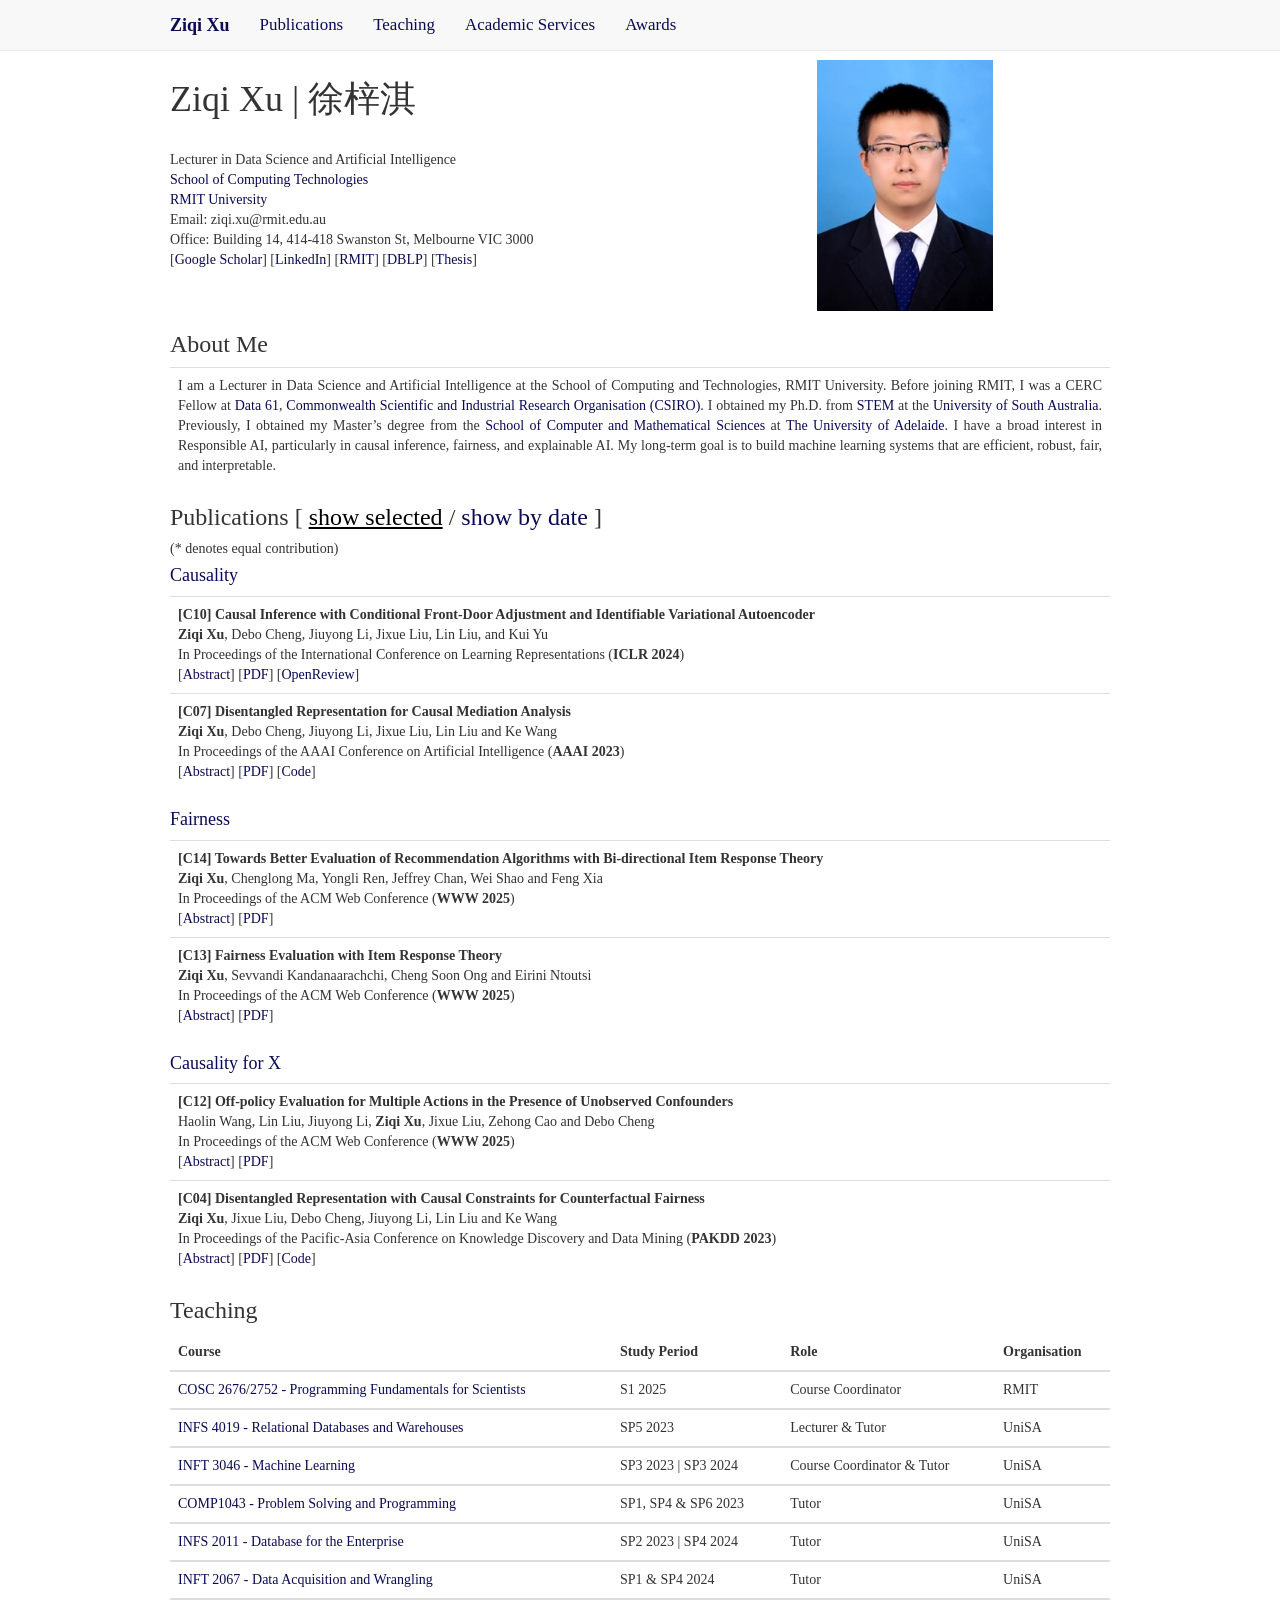
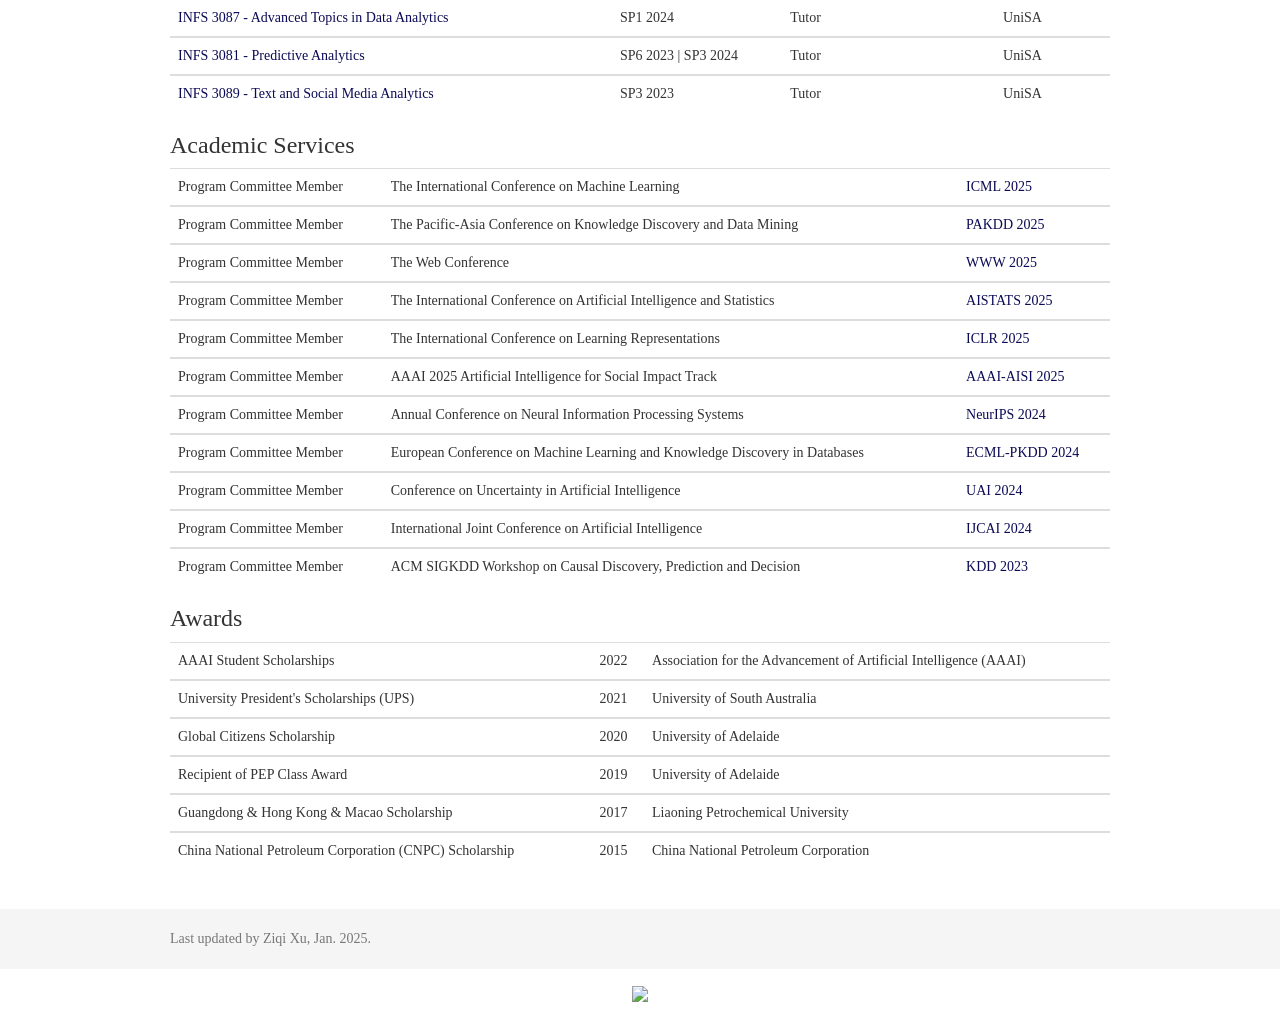
==== index.html @ f2ef8d8e "Add files via upload" ====
<!DOCTYPE html>
<html lang="en">

<head>
    <meta http-equiv="Content-Type" content="text/html; charset=UTF-8">
    <meta charset="utf-8">
    <meta http-equiv="X-UA-Compatible" content="IE=edge">
    <link rel="icon" href="icons/RMIT.png" sizes="16x16" type="image/png">
    <meta name="viewport" content="width=device-width, initial-scale=1">
    <meta name="description" content="Homepage">
    <meta name="author" content="Ziqi Xu">
    <meta name="keywords"
        content="Ziqi Xu RMIT Royal Melbourne Institute of Technology CSIRO Data 61 University of South Australia The University of Adelaide">

    <title>Ziqi Xu's Homepage</title>

    <!-- Bootstrap core CSS -->
    <link href="./css/bootstrap.min.css" rel="stylesheet">
    <link href="./css/non-responsive.css" rel="stylesheet">
    <link href="./css/social-buttons-3.css" rel="stylesheet">
    <script src="./js/ie-emulation-modes-warning.js"></script>
    <link href="./font-awesome-4.2.0/css/font-awesome.min.css" rel="stylesheet">

    <!-- Customize CSS -->
    <link href="./css/ziqi.css" rel="stylesheet">
    <script src="./index_files/ie-emulation-modes-warning.js"></script>
    <script type="text/javascript">
        // 全局变量控制当前的选择状态
        var is_selected = false; // 初始状态为 "by date"

        // 页面加载时的初始化函数
        window.onload = function () {
            // 默认触发 "by date" 按钮的点击事件
            $("#pub-by-selected").click();
        };

        function display(id) {
            // 切换元素的显示状态
            var currentDisplay = document.getElementById(id).style.display;
            if (currentDisplay == 'none') {
                document.getElementById(id).style.display = "inline";
            } else {
                document.getElementById(id).style.display = "none";
            }

            // 根据当前状态决定触发的按钮
            if (is_selected) {
                $("#pub-by-selected").click();
            } else {
                $("#pub-by-date").click();
            }
        }
    </script>
</head>


<body data-feedly-mini="yes">
    <nav class="navbar navbar-default navbar-fixed-top">
        <div class="container">
            <div class="navbar-header">
                <button type="button" class="navbar-toggle" data-toggle="collapse" data-target=".navbar-collapse">
                    <span class="sr-only">Toggle navigation</span>
                    <span class="icon-bar"></span>
                    <span class="icon-bar"></span>
                    <span class="icon-bar"></span>
                </button>
                <a class="scroll-top navbar-brand" href="https://iron13.github.io/"><b>Ziqi Xu</b></a>
            </div>
            <div id="navbar" class="collapse navbar-collapse">
                <ul class="nav navbar-nav">
                    <!-- <li><a href="#education">Education</a></li> -->
                    <li><a href="#publication">Publications</a></li>
                    <!-- <li><a href="#people">People</a></li> -->
                    <li><a href="#teaching">Teaching</a></li>
                    <li><a href="#service">Academic Services</a></li>
                    <li><a href="#awards">Awards</a></li>
                    <!-- <li><a href="#misc">Misc</a></li> -->
                </ul>
            </div>
            <!--/.nav-collapse -->
        </div>
    </nav>

    <!-- Begin page content -->
    <div class="container">
        <div class="row">
            <div class="col-md-8">
                <h1>Ziqi Xu | 徐梓淇 </h1>
                <address>
                    <br> Lecturer in Data Science and Artificial Intelligence
                    <br> <a href="https://www.rmit.edu.au/about/schools-colleges/computing-technologies">School of Computing Technologies</a>
                    <br> <a href="https://www.rmit.edu.au/">RMIT University</a>
                    <!-- <br> Email: ziqi.xu@data61.csiro.au | ziqi.xu@mymail.unisa.edu.au | ziqi.xu@unisa.edu.au -->
                    <br> Email: ziqi.xu@rmit.edu.au
                    <br> Office: Building 14, 414-418 Swanston St, Melbourne VIC 3000
                    <br> 
                    <!-- [<a href="./paper/Resume_ZiqiXu.pdf">Resume</a>]  -->
                    [<a href="https://scholar.google.com.au/citations?user=znODztEAAAAJ&hl=en">Google Scholar</a>]
                    [<a href="https://www.linkedin.com/in/ziqi-xu-846510113/">LinkedIn</a>]
                    [<a href="https://www.rmit.edu.au/profiles/x/ziqi-xu">RMIT</a>]
                    [<a href="https://dblp.org/pid/255/6518-1.html">DBLP</a>]
                    [<a href="https://find.library.unisa.edu.au/discovery/delivery/61USOUTHAUS_INST:UNISA/12290010410001831">Thesis</a>]
                    <!-- [<a href="">Thesis</a>] -->
                </address>
            </div>
            <div class="col-md-4">
                <img src="./images/ziqi.jpg" class="img_responsive">
            </div>
        </div>

        <span id="bio" name="bio">
            <h3>About Me</h3>
        </span>
        <table class="table table-hover">
            <p style="top-margin: 100px"></p>
            <td style="text-align: justify;">
                I am a Lecturer in Data Science and Artificial Intelligence at the School of Computing and Technologies, RMIT University. Before joining RMIT, I was a CERC Fellow at <a href="https://www.csiro.au/en/about/people/business-units/data61">Data 61</a>, <a href="https://www.csiro.au/en/">Commonwealth Scientific and Industrial Research Organisation (CSIRO)</a>. I obtained my Ph.D. from <a href="https://www.unisa.edu.au/about-unisa/academic-units/stem/">STEM</a> at the <a href="https://www.unisa.edu.au/">University of South Australia</a>. Previously, I obtained my Master’s degree from the <a href="https://set.adelaide.edu.au/computer-and-mathematical-sciences/">School of Computer and Mathematical Sciences</a> at <a href="https://www.adelaide.edu.au/">The University of Adelaide</a>. I have a broad interest in Responsible AI, particularly in causal inference, fairness, and explainable AI. My long-term goal is to build machine learning systems that are efficient, robust, fair, and interpretable.


                <!-- I am a CERC Fellow at the <a href="https://www.csiro.au/en/about/people/business-units/data61">Data 61</a>, <a href="https://www.csiro.au/en/">Commonwealth Scientific and Industrial Research Organisation (CSIRO)</a>. I am working with Dr. <a href="https://sevvandi.netlify.app/">Sevvandi Kandanaarachchi</a> in the Analytics and Decision Sciences Program. I obtained my Ph.D. from the <a href="https://www.unisa.edu.au/about-unisa/academic-units/stem/">STEM</a>, <a href="https://www.unisa.edu.au/">University of South Australia</a>, where I was supervised by Prof. <a href="https://people.unisa.edu.au/jiuyong.li">Jiuyong Li</a>. During my Ph.D., I also worked closely with A/Prof. <a href="https://people.unisa.edu.au/jixue.liu">Jixue Liu</a> and Prof. <a href="https://people.unisa.edu.au/lin.liu">Lin Liu</a>. Previously, I obtained my Master's degree from the <a href="https://set.adelaide.edu.au/computer-and-mathematical-sciences/">School of Computer and Mathematical Sciences</a> at <a href="https://www.adelaide.edu.au/">The University of Adelaide</a>, where I was supervised by Dr. <a href="https://researchers.adelaide.edu.au/profile/wei.e.zhang">Wei Zhang</a>. My research interests are broadly in data mining and machine learning, with a particular focus on causal inference, and fairness.  -->
            </td>
        </table>

        <h4 id="publication" name="publication">
            <h3> Publications
                [
                <a href="" id="pub-by-selected">show selected</a> / 
                <a href="" id="pub-by-date" style="text-decoration: underline; color: rgb(0, 0, 0);">show
                    by date</a>
                ]
            </h3>
            <h5>
                (* denotes equal contribution)
            </h5>

            <div id="all-papers-container" style="display:none">
                <div class="pubs" paper-year="2025" paper-select="true" topic="">
                    <strong>[C15] PUB: An LLM-Enhanced Personality-Driven User Behaviour Simulator for Recommender System Evaluation </strong>
                    <br> Chenglong Ma, <b>Ziqi Xu</b>, Yongli Ren, Danula Hettiachchi and Jeffrey Chan
                    <br> In Proceedings of the International ACM SIGIR Conference on Research and Development in Information Retrieval (<b>SIGIR 2025</b>)
                    <br> [<a href="javascript:void(0)" onclick="display('PUB-abs')">Abstract</a>]
                    [<a href="./paper/PUB.pdf">PDF</a>]
                    <div id="PUB-abs" style="display:none">
                        <p style="text-align: justify;">
                            Traditional offline evaluation methods for recommender systems struggle to capture the complexity of modern platforms due to sparse behavioural signals, noisy data, and limited modelling of user personality traits. While simulation frameworks can generate synthetic data to address these gaps, existing methods fail to replicate behavioural diversity, limiting their effectiveness. To overcome these challenges, we propose the Personality-driven User Behaviour Simulator (PUB), an LLM-based simulation framework that integrates the Big Five personality traits to model personalised user behaviour. PUB dynamically infers user personality from behavioural logs (e.g., ratings, reviews) and item metadata, then generates synthetic interactions that preserve statistical fidelity to real-world data. Experiments on the Amazon review dataset show that logs generated by PUB closely align with real user behaviour and reveal meaningful associations between personality traits and recommendation outcomes. These results highlight the potential of the personality-driven simulator to advance recommender system evaluation, offering scalable, controllable, high-fidelity alternatives to resource-intensive real-world experiments.
                        </p>
                    </div>
                </div>
                
                <div class="pubs" paper-year="2025" paper-select="true" topic="fairness">
                    <strong>[C14] Towards Better Evaluation of Recommendation Algorithms with Bi-directional Item Response Theory </strong>
                    <br> <b>Ziqi Xu</b>, Chenglong Ma, Yongli Ren, Jeffrey Chan, Wei Shao and Feng Xia
                    <br> In Proceedings of the ACM Web Conference (<b>WWW 2025</b>)
                    <br> [<a href="javascript:void(0)" onclick="display('BiReIRT-abs')">Abstract</a>]
                    [<a href="./paper/BiReIRT.pdf">PDF</a>]
                    <div id="BiReIRT-abs" style="display:none">
                        <p style="text-align: justify;">
                            Recommendation algorithms are typically evaluated on various datasets and compared against other algorithms employing diverse strategies. However, current evaluation practices predominantly rely on rank-based metrics, focusing solely on performance outcomes while overlooking the latent traits of datasets and recommendation algorithms. In this paper, we propose a bi-directional Item Response Theory (Bi-ReIRT) framework, which offers a fine-grained evaluation by simultaneously modelling the latent traits of recommendation algorithms (i.e., their ability) and datasets (i.e., their inherent challenges). This is the first work to apply the IRT framework for evaluating recommendation algorithms on the dataset level. The Bi-ReIRT framework enables visualisations of algorithms' performance across datasets with varying levels of inherent challenge. We conduct extensive experiments across a portfolio of recommendation algorithms and datasets, exploring the implications of key IRT parameters such as discrimination, difficulty, and ability. Moreover, the interpretability of these parameters provides deeper insights into the characteristics of both recommendation algorithms and datasets.
                        </p>
                    </div>
                </div>


                <div class="pubs" paper-year="2025" paper-select="true" topic="fairness">
                    <strong>[C13] Fairness Evaluation with Item Response Theory </strong>
                    <br> <b>Ziqi Xu</b>, Sevvandi Kandanaarachchi, Cheng Soon Ong and Eirini Ntoutsi
                    <br> In Proceedings of the ACM Web Conference (<b>WWW 2025</b>)
                    <br> [<a href="javascript:void(0)" onclick="display('FairIRT-abs')">Abstract</a>]
                    [<a href="./paper/FairIRT.pdf">PDF</a>]
                    <div id="FairIRT-abs" style="display:none">
                        <p style="text-align: justify;">
                            Item Response Theory (IRT) has been widely used in educational psychometrics to assess student ability, as well as the difficulty and discrimination of test questions. In this context, discrimination specifically refers to how effectively a question distinguishes between students of different ability levels, and it does not carry any connotation related to fairness. In recent years, IRT has been successfully used to evaluate the predictive performance of Machine Learning (ML) models, but this paper marks its first application in fairness evaluation. In this paper, we propose a novel Fair-IRT framework to evaluate a set of predictive models on a set of individuals, while simultaneously eliciting specific parameters, namely, the ability to make fair predictions (a feature of predictive models), as well as the discrimination and difficulty of individuals that affect the prediction results. Furthermore, we conduct a series of experiments to comprehensively understand the implications of these parameters for fairness evaluation. Detailed explanations for item characteristic curves (ICCs) are provided for particular individuals. We propose the flatness of ICCs to disentangle the unfairness between individuals and predictive models. The experiments demonstrate the effectiveness of this framework as a fairness evaluation tool. Two real-world case studies illustrate its potential application in evaluating fairness in both classification and regression tasks. Our paper aligns well with the Responsible Web track by proposing a Fair-IRT framework to evaluate fairness in ML models, which directly contributes to the development of a more inclusive, equitable, and trustworthy AI.
                        </p>
                    </div>
                </div>


                <div class="pubs" paper-year="2025" paper-select="true" topic="application">
                    <strong>[C12] Off-policy Evaluation for Multiple Actions in the Presence of Unobserved Confounders </strong>
                    <br> Haolin Wang, Lin Liu, Jiuyong Li, <b>Ziqi Xu</b>, Jixue Liu, Zehong Cao and Debo Cheng
                    <br> In Proceedings of the ACM Web Conference (<b>WWW 2025</b>)
                    <br> [<a href="javascript:void(0)" onclick="display('policy-abs')">Abstract</a>]
                    [<a href="./paper/policy.pdf">PDF</a>]
                    <div id="policy-abs" style="display:none">
                        <p style="text-align: justify;">
                            Off-policy evaluation (OPE) is a crucial problem in reinforcement learning (RL), where the goal is to estimate the long-term cumulative reward of a target policy using historical data generated by a potentially different behaviour policy. In many real-world applications, such as precision medicine and recommendation systems, unobserved confounders may influence the action, reward, and state transition dynamics, which leads to biased estimates if not properly addressed. While existing methods for handling unobserved confounders in OPE focus on single-action settings, they are less effective in multi-action scenarios commonly found in practical applications, where an agent can take multiple actions simultaneously. In this paper, we propose a novel auxiliary variable-aided method for OPE in multi-action settings with unobserved confounders. Our approach overcomes the limitations of traditional auxiliary variable methods for multi-action scenarios by requiring only a single auxiliary variable, relaxing the need for as many auxiliary variables as the actions. Through theoretical analysis, we prove that our method provides an unbiased estimation of the target policy value. Empirical evaluations demonstrate that our estimator achieves better performance compared to existing baseline methods, highlighting its effectiveness and reliability in addressing unobserved confounders in multi-action OPE settings.
                        </p>
                    </div>
                </div>

                <div class="pubs" paper-year="2025" paper-select="true" topic="">
                    <strong>[J02] Deconfounding Representation Learning for Mitigating Latent Confounding Effects in Recommendation </strong>
                    <br> Guixian Zhang, Guan Yuan, Lin Liu, Jiuyong Li, <b>Ziqi Xu</b> and Shichao Zhang 
                    <br> Knowledge and Information Systems (<b>KIS</b>)
                    <br> [<a href="javascript:void(0)" onclick="display('DeGCL-abs')">Abstract</a>]
                    [<a href="./paper/DeGCL.pdf">PDF</a>]
                    <div id="DeGCL-abs" style="display:none">
                        <p style="text-align: justify;">
                            Contrastive learning has gained significant attention in the field of recommender systems due to its ability to learn highly expressive representations with limited labels. However, historical user–item interaction data used for recommender systems often contain confounders, thereby establishing spurious correlations between user preferences and confounders during self-supervised training and misleading recommender systems to use these correlations as shortcuts for generating recommendations. Existing approaches for debiasing usually involve manually identifying observed confounders, but they are often tailored to specific situations and overlook latent confounders. To address this challenging problem, we propose a Deconfounding Graph Contrastive Learning (DeGCL) method to provide deconfounding recommendations by adjusting for a learned deconfounding representation from interaction data, using the back-door adjustment strategy. DeGCL learns the representation to capture latent confounding effects in observational data between users and items. It artificially adds interactions and noise to create contrastive views, which help deconfound the model. By adjusting for the learned representation, DeGCL mitigates latent confounding effects in training downstream recommendation models. Experiments on two real-world datasets demonstrate that our method outperforms state-of-the-art methods, suggesting its potential to provide more effective recommendations in practice.
                        </p>
                    </div>
                </div>

                <div class="pubs" paper-year="2024" paper-select="true" topic="">
                    <strong>[J01] Disentangled Representation Learning for Causal Inference with Instruments </strong>
                    <br> Debo Cheng, Jiuyong Li, Lin Liu, <b>Ziqi Xu</b>, Weijia Zhang, Jixue Liu and Thuc Duy Le 
                    <br> IEEE Transactions on Neural Networks and Learning Systems (<b>TNNLS</b>)
                    <br> [<a href="javascript:void(0)" onclick="display('DIV.VAE-abs')">Abstract</a>]
                    [<a href="./paper/DIV.VAE.pdf">PDF</a>]
                    <div id="DIV.VAE-abs" style="display:none">
                        <p style="text-align: justify;">
                            Latent confounders are a fundamental challenge for inferring causal effects from observational data. The instrumental variable (IV) approach is a practical way to address this challenge. Existing IV-based estimators need a known IV or other strong assumptions, such as the existence of two or more IVs in the system, which limits the application of the IV approach. In this article, we consider a relaxed requirement, which assumes there is an IV proxy in the system without knowing which variable is the proxy. We propose a variational autoencoder (VAE)-based disentangled representation learning method to learn an IV representation from a dataset with latent confounders and then utilize the IV representation to obtain an unbiased estimation of the causal effect from the data. Extensive experiments on synthetic and real-world data have demonstrated that the proposed algorithm outperforms the existing IV-based estimators and VAE-based estimators.
                        </p>
                    </div>
                </div>


                <div class="pubs" paper-year="2024" paper-select="true" topic="">
                    <strong>[C11] TSI: A Multi-view Representation Learning Approach for Time Series Forecasting </strong>
                    <br> Wentao Gao, <b>Ziqi Xu</b>, Jiuyong Li, Lin Liu, Jixue Liu, Thuc Duy Le, Debo Cheng, Yanchang Zhao and Yun Chen 
                    <br> In Proceedings of the Australasian Joint Conference on Artificial Intelligence (<b>AJCAI 2024</b>)
                    <br> [<a href="javascript:void(0)" onclick="display('TSI-abs')">Abstract</a>]
                    [<a href="./paper/TSI.pdf">PDF</a>]
                    <div id="TSI-abs" style="display:none">
                        <p style="text-align: justify;">
                            As the growing demand for long sequence time-series forecasting in real-world applications, such as electricity consumption planning, the significance of time series forecasting becomes increasingly crucial across various domains. This is highlighted by recent advancements in representation learning within the field. This study introduces a novel multi-view approach for time series forecasting that innovatively integrates trend and seasonal representations with an Independent Component Analysis (ICA)-based representation. Recognizing the limitations of existing methods in representing complex and high-dimensional time series data, this research addresses the challenge by combining TS (trend and seasonality) and ICA (independent components) perspectives. This approach offers a holistic understanding of time series data, going beyond traditional models that often miss nuanced, nonlinear relationships. The efficacy of TSI model is demonstrated through comprehensive testing on various benchmark datasets, where it shows superior performance over current state-of-the-art models, particularly in multivariate forecasting. This method not only enhances the accuracy of forecasting but also contributes significantly to the field by providing a more in-depth understanding of time series data. The research which uses ICA for a view lays the groundwork for further exploration and methodological advancements in time series forecasting, opening new avenues for research and practical applications.
                        </p>
                    </div>
                </div>


                <div class="pubs" paper-year="2024" paper-select="true" topic="causalinference">
                    <strong>[C10] Causal Inference with Conditional Front-Door Adjustment and Identifiable Variational Autoencoder </strong>
                    <br> <b>Ziqi Xu</b>, Debo Cheng, Jiuyong Li, Jixue Liu, Lin Liu, and Kui Yu
                    <br> In Proceedings of the International Conference on Learning Representations (<b>ICLR 2024</b>)
                    <br> [<a href="javascript:void(0)" onclick="display('CFDiVAE-abs')">Abstract</a>]
                    [<a href="./paper/CFDiVAE.pdf">PDF</a>]
                    [<a href="https://openreview.net/forum?id=wFf9m4v7oC">OpenReview</a>]
                    <div id="CFDiVAE-abs" style="display:none">
                        <p style="text-align: justify;">
                            An essential and challenging problem in causal inference is causal effect estimation from observational data. The problem becomes more difficult with the presence of unobserved confounding variables. The front-door adjustment is an approach for dealing with unobserved confounding variables. However, the restriction for the standard front-door adjustment is difficult to satisfy in practice. In this paper, we relax some of the restrictions by proposing the concept of conditional front-door (CFD) adjustment and develop the theorem that guarantees the causal effect identifiability of CFD adjustment. By leveraging the ability of deep generative models, we propose CFDiVAE to learn the representation of the CFD adjustment variable directly from data with the identifiable Variational AutoEncoder and formally prove the model identifiability. Extensive experiments on synthetic datasets validate the effectiveness of CFDiVAE and its superiority over existing methods. The experiments also show that the performance of CFDiVAE is less sensitive to the causal strength of unobserved confounding variables. We further apply CFDiVAE to a real-world dataset to demonstrate its potential application.
                        </p>
                    </div>
                </div>

                <div class="pubs" paper-year="2024" paper-select="true" topic="">
                    <strong>[C09] Conditional Instrumental Variable Regression with Representation Learning for Causal Inference </strong>
                    <br> Debo Cheng*, <b>Ziqi Xu*</b>, Jiuyong Li, Jixue Liu, Lin Liu, and Thuc Duy Le
                    <br> In Proceedings of the International Conference on Learning Representations (<b>ICLR 2024</b>)
                    <br> [<a href="javascript:void(0)" onclick="display('CBRL.CIV-abs')">Abstract</a>]
                    [<a href="./paper/CBRL.CIV.pdf">PDF</a>]
                    [<a href="https://openreview.net/forum?id=qDhq1icpO8">OpenReview</a>]
                    <div id="CBRL.CIV-abs" style="display:none">
                        <p style="text-align: justify;">
                            This paper studies the challenging problem of estimating causal effects from observational data, in the presence of unobserved confounders. The two-stage least square (TSLS) method and its variants with a standard instrumental variable (IV) are commonly used to eliminate confounding bias, including the bias caused by unobserved confounders, but they rely on the linearity assumption. Besides, the strict condition of unconfounded instruments posed on a standard IV is too strong to be practical. To address these challenging and practical problems of the standard IV method (linearity assumption and the strict condition), in this paper, we use a conditional IV (CIV) to relax the unconfounded instrument condition of standard IV and propose a non-linear CIV regression with Confounding Balancing Representation Learning, CBRL.CIV, for jointly eliminating the confounding bias from unobserved confounders and balancing the observed confounders, without the linearity assumption. We theoretically demonstrate the soundness of CBRL.CIV. Extensive experiments on synthetic and two real-world datasets show the competitive performance of CBRL.CIV against state-of-the-art IV-based estimators and superiority in dealing with the non-linear situation.
                        </p>
                    </div>
                </div>

                <div class="pubs" paper-year="2024" paper-select="true" topic="">
                    <strong>[C08] Instrumental Variable Estimation for Causal Inference in Longitudinal Data with Time-Dependent Latent Confounders </strong>
                    <br> Debo Cheng*, <b>Ziqi Xu*</b>, Jiuyong Li, Jixue Liu, Lin Liu, Wentao Gao and Thuc Duy Le
                    <br> In Proceedings of the AAAI Conference on Artificial Intelligence (<b>AAAI 2024</b>)
                    <br> [<a href="javascript:void(0)" onclick="display('TIFM-abs')">Abstract</a>]
                    [<a href="./paper/TIFM.pdf">PDF</a>]
                    <div id="TIFM-abs" style="display:none">
                        <p style="text-align: justify;">
                            Causal inference from longitudinal observational data is a challenging problem due to the difficulty in correctly identifying the time-dependent confounders, especially in the presence of latent time-dependent confounders. Instrumental variable (IV) is a powerful tool for addressing the latent confounders issue, but the traditional IV technique cannot deal with latent time-dependent confounders in longitudinal studies. In this work, we propose a novel Time-dependent Instrumental Factor Model (TIFM) for time-varying causal effect estimation from data with latent time-dependent confounders. At each time-step, the proposed TIFM method employs the Recurrent Neural Network (RNN) architecture to infer latent IV, and then uses the inferred latent IV factor for addressing the confounding bias caused by the latent time-dependent confounders. We provide a theoretical analysis for the proposed TIFM method regarding causal effect estimation in longitudinal data. Extensive evaluation with synthetic datasets demonstrates the effectiveness of TIFM in addressing causal effect estimation over time. We further apply TIFM to a climate dataset to showcase the potential of the proposed method in tackling real-world problems.
                        </p>
                    </div>
                </div>

                <div class="pubs" paper-year="2023" paper-select="true" topic="causalinference">
                    <strong>[C07] Disentangled Representation for Causal Mediation Analysis </strong>
                    <br> <b>Ziqi Xu</b>, Debo Cheng, Jiuyong Li, Jixue Liu, Lin Liu and Ke Wang
                    <br> In Proceedings of the AAAI Conference on Artificial Intelligence (<b>AAAI 2023</b>)
                    <br> [<a href="javascript:void(0)" onclick="display('DMAVAE-abs')">Abstract</a>]
                    [<a href="./paper/DMAVAE.pdf">PDF</a>]
                    [<a href="https://github.com/IRON13/DMAVAE">Code</a>]
                    <div id="DMAVAE-abs" style="display:none">
                        <p style="text-align: justify;">
                            Estimating direct and indirect causal effects from observational data is crucial to understanding the causal mechanisms and predicting the behaviour under different interventions. Causal mediation analysis is a method that is often used to reveal direct and indirect effects. Deep learning shows promise in mediation analysis, but the current methods only assume latent confounders that affect treatment, mediator and outcome simultaneously, and fail to identify different types of latent confounders (e.g., confounders that only affect the mediator or outcome). Furthermore, current methods are based on the sequential ignorability assumption, which is not feasible for dealing with multiple types of latent confounders. This work aims to circumvent the sequential ignorability assumption and applies the piecemeal deconfounding assumption as an alternative. We propose the Disentangled Mediation Analysis Variational AutoEncoder (DMAVAE), which disentangles the representations of latent confounders into three types to accurately estimate the natural direct effect, natural indirect effect and total effect. Experimental results show that the proposed method outperforms existing methods and has strong generalisation ability. We further apply the method to a real-world dataset to show its potential application.
                        </p>
                    </div>
                </div>

                <div class="pubs" paper-year="2023" paper-select="true" topic="">
                    <strong>[C06] Causal Inference with Conditional Instruments Using Deep Generative Models </strong>
                    <br> Debo Cheng*, <b>Ziqi Xu*</b>, Jiuyong Li, Lin Liu, Jixue Liu and Thuc Duy Le
                    <br> In Proceedings of the AAAI Conference on Artificial Intelligence (<b>AAAI 2023</b>)
                    <br> [<a href="javascript:void(0)" onclick="display('CIVVAE-abs')">Abstract</a>]
                    [<a href="./paper/CIVVAE.pdf">PDF</a>]
                    <div id="CIVVAE-abs" style="display:none">
                        <p style="text-align: justify;">
                            The instrumental variable (IV) approach is a widely used way to estimate the causal effects of a treatment on an outcome of interest from observational data with latent confounders. A standard IV is expected to be related to the treatment variable and independent of all other variables in the system. However, it is challenging to search for a standard IV from data directly due to the strict conditions. The conditional IV (CIV) method has been proposed to allow a variable to be an instrument conditioning on a set of variables, allowing a wider choice of possible IVs and enabling broader practical applications of the IV approach. Nevertheless, there is not a data-driven method to discover a CIV and its conditioning set directly from data. To fill this gap, in this paper, we propose to learn the representations of the information of a CIV and its conditioning set from data with latent confounders for average causal effect estimation. By taking advantage of deep generative models, we develop a novel data-driven approach for simultaneously learning the representation of a CIV from measured variables and generating the representation of its conditioning set given measured variables. Extensive experiments on synthetic and real-world datasets show that our method outperforms the existing IV methods.
                        </p>
                    </div>
                </div>

                <div class="pubs" paper-year="2023" paper-select="true" topic="">
                    <strong>[C05] Learning Conditional Instrumental Variable Representation for Causal Effect Estimation </strong>
                    <br> Debo Cheng*, <b>Ziqi Xu*</b>, Jiuyong Li, Lin Liu, Thuc Duy Le and Jixue Liu
                    <br> In Proceedings of the Joint European Conference on Machine Learning and Knowledge Discovery in Databases (<b>ECML-PKDD 2023</b>)
                    <br> [<a href="javascript:void(0)" onclick="display('DVAE.CIV-abs')">Abstract</a>]
                    [<a href="./paper/DVAE.CIV.pdf">PDF</a>]
                    [<a href="https://github.com/IRON13/DVAE.CIV">Code</a>]
                    <div id="DVAE.CIV-abs" style="display:none">
                        <p style="text-align: justify;">
                            One of the fundamental challenges in causal inference is to estimate the causal effect of a treatment on its outcome of interest from observational data. However, causal effect estimation often suffers from the impacts of confounding bias caused by unmeasured confounders that affect both the treatment and the outcome. The instrumental variable (IV) approach is a powerful way to eliminate the confounding bias from latent confounders. However, the existing IV-based estimators require a nominated IV, and for a conditional IV (CIV) the corresponding conditioning set too, for causal effect estimation. This limits the application of IV-based estimators. In this paper, by leveraging the advantage of disentangled representation learning, we propose a novel method, named DVAE.CIV, for learning and disentangling the representations of CIV and the representations of its conditioning set for causal effect estimations from data with latent confounders. Extensive experimental results on both synthetic and real-world datasets demonstrate the superiority of the proposed DVAE.CIV method against the existing causal effect estimators.
                        </p>
                    </div>
                </div>

                <div class="pubs" paper-year="2023" paper-select="true" topic="application">
                    <strong>[C04] Disentangled Representation with Causal Constraints for Counterfactual Fairness </strong>
                    <br> <b>Ziqi Xu</b>, Jixue Liu, Debo Cheng, Jiuyong Li, Lin Liu and Ke Wang
                    <br> In Proceedings of the Pacific-Asia Conference on Knowledge Discovery and Data Mining (<b>PAKDD 2023</b>)
                    <br> [<a href="javascript:void(0)" onclick="display('CF-VAE-abs')">Abstract</a>]
                    [<a href="./paper/CF-VAE.pdf">PDF</a>]
                    [<a href="https://github.com/IRON13/CF-VAE">Code</a>]
                    <div id="CF-VAE-abs" style="display:none">
                        <p style="text-align: justify;">
                            Much research has been devoted to the problem of learning fair representations; however, they do not explicitly state the relationship between latent representations. In many real-world applications, there may be causal relationships between latent representations. Furthermore, most fair representation learning methods focus on group-level fairness and are based on correlation, ignoring the causal relationships underlying the data. In this work, we theoretically demonstrate that using the structured representations enables downstream predictive models to achieve counterfactual fairness, and then we propose the Counterfactual Fairness Variational AutoEncoder (CF-VAE) to obtain structured representations with respect to domain knowledge. The experimental results show that the proposed method achieves better fairness and accuracy performance than the benchmark fairness methods.
                        </p>
                    </div>
                </div>

                <div class="pubs" paper-year="2023" paper-select="true" topic="">
                    <strong>[C03] Disentangled Latent Representation Learning for Tackling the Confounding M-Bias Problem in Causal Inference </strong>
                    <br> Debo Cheng*, Yang Xie*, <b>Ziqi Xu*</b>, Jiuyong Li, Lin Liu, Jixue Liu, Yinghao Zhang and Zaiwen Feng
                    <br> In Proceedings of the IEEE International Conference on Data Mining (<b>ICDM 2023, Long paper</b>)
                    <br> [<a href="javascript:void(0)" onclick="display('DLRCE-abs')">Abstract</a>]
                    [<a href="./paper/DLRCE.pdf">PDF</a>]
                    <div id="DLRCE-abs" style="display:none">
                        <p style="text-align: justify;">
                            In causal inference, it is a fundamental task to estimate the causal effect from observational data. However, latent confounders pose major challenges in causal inference in observational data, for example, confounding bias and M-bias. Recent data-driven causal effect estimators tackle the confounding bias problem via balanced representation learning, but assume no M-bias in the system, thus they fail to handle the M-bias. In this paper, we identify a challenging and unsolved problem caused by a variable that leads to confounding bias and M-bias simultaneously. To address this problem with co-occurring M-bias and confounding bias, we propose a novel Disentangled Latent Representation learning framework for learning latent representations from proxy variables for unbiased Causal effect Estimation (DLRCE) from observational data. Specifically, DLRCE learns three sets of latent representations from the measured proxy variables to adjust for the confounding bias and M-bias. Extensive experiments on both synthetic and three real-world datasets demonstrate that DLRCE significantly outperforms the state-of-the-art estimators in the case of the presence of both confounding bias and M-bias.
                        </p>
                    </div>
                </div>

                <div class="pubs" paper-year="2023" paper-select="true" topic="">
                    <strong>[C02] A Data-Driven Approach to Finding K for K Nearest Neighbor Matching in Average Causal Effect Estimation </strong>
                    <br> Tingting Xu, Yinghao Zhang, Jiuyong Li, Lin Liu, <b>Ziqi Xu</b>, Debo Cheng and Zaiwen Feng
                    <br> In Proceedings of the International Conference on Web Information Systems Engineering (<b>WISE 2023</b>)
                    <br> [<a href="javascript:void(0)" onclick="display('DK-NNM-abs')">Abstract</a>]
                    [<a href="./paper/DK-NNM.pdf">PDF</a>]
                    <div id="DK-NNM-abs" style="display:none">
                        <p style="text-align: justify;">
                            In causal inference, a fundamental task is to estimate causal effects using observational data with confounding variables. K Nearest Neighbor Matching (K-NNM) is a commonly used method to address confounding bias. However, the traditional K-NNM method uses the same K value for all units, which may result in unacceptable performance in real-world applications. To address this issue, we propose a novel nearest-neighbor matching method called DK-NNM, which uses a data-driven approach to searching for the optimal K values for different units. DK-NNM first reconstructs a sparse coefficient matrix of all units via sparse representation learning for finding the optimal K value for each unit. Then, the joint propensity scores and prognostic scores are utilized to deal with high-dimensional covariates when performing K nearest-neighbor matching with the obtained K value for a unit. Extensive experiments are conducted on both semi-synthetic and real-world datasets, and the results demonstrate that the proposed DK-NNM method outperforms the state-of-the-art causal effect estimation methods in estimating average causal effects from observational data.
                        </p>
                    </div>
                </div>


                <div class="pubs" paper-year="2022" paper-select="true" topic="">
                    <strong>[C01] Assessing Classifier Fairness with Collider Bias </strong>
                    <br> Zhenlong Xu*, <b>Ziqi Xu*</b>, Jixue Liu, Debo Cheng, Jiuyong Li, Lin Liu and Ke Wang
                    <br> In Proceedings of the Pacific-Asia Conference on Knowledge Discovery and Data Mining (<b>PAKDD 2022</b>)
                    <br> [<a href="javascript:void(0)" onclick="display('Assessing-abs')">Abstract</a>]
                    [<a href="./paper/Assessing.pdf">PDF</a>]
                    <div id="Assessing-abs" style="display:none">
                        <p style="text-align: justify;">
                            The increasing application of machine learning techniques in everyday decision-making processes has brought concerns about the fairness of algorithmic decision-making. This paper concerns the problem of collider bias which produces spurious associations in fairness assessment and develops theorems to guide fairness assessment avoiding the collider bias. We consider a real-world application of auditing a trained classifier by an audit agency. We propose an unbiased assessment algorithm by utilising the developed theorems to reduce collider biases in the assessment. Experiments and simulations show the proposed algorithm reduces collider biases significantly in the assessment and is promising in auditing trained classifiers.
                        </p>
                    </div>
                </div>


            </div>

            <div id="pubs_selected" style="display:none">
            </div>

            <div id="pubs_all" style="display:none">
            </div>
        </h4>

        <span id="teaching" name="teaching">
            <h3> Teaching </h3>
        </span>
        <table class="table table-hover">
            <thead class="thead-light">
                <tr>
                    <th scope="col">Course</th>
                    <th scope="col">Study Period</th>
                    <th scope="col">Role</th>
                    <th scope="col">Organisation</th>
                </tr>
            </thead>
            <tbody>
                <tr>
                    <td><a href="https://study.unisa.edu.au/courses/154341">COSC 2676/2752 - Programming Fundamentals for Scientists</a></td>
                    <td>S1 2025</td>
                    <td>Course Coordinator</td>
                    <td>RMIT</td>
                </tr>
            </tbody>
            <tbody>
                <tr>
                    <td><a href="https://study.unisa.edu.au/courses/154341">INFS 4019 - Relational Databases and Warehouses</a></td>
                    <td>SP5 2023</td>
                    <td>Lecturer & Tutor</td>
                    <td>UniSA</td>
                </tr>
            </tbody>
            <tbody>
                <tr>
                    <td><a href="https://online.unisa.edu.au/courses/171433">INFT 3046 - Machine Learning</a></td>
                    <td>SP3 2023 | SP3 2024</td>
                    <td>Course Coordinator & Tutor</td>
                    <td>UniSA</td>
                </tr>
            </tbody>
            <tbody>
                <tr>
                    <td><a href="https://online.unisa.edu.au/courses/163541">COMP1043 - Problem Solving and Programming</a></td>
                    <td>SP1, SP4 & SP6 2023</td>
                    <td>Tutor</td>
                    <td>UniSA</td>
                </tr>
            </tbody>

            <tbody>
                <tr> 
                    <td><a href="https://study.unisa.edu.au/courses/012517">INFS 2011 - Database for the Enterprise</a></td>
                    <td>SP2 2023 | SP4 2024</td>
                    <td>Tutor</td>
                    <td>UniSA</td>
                </tr>
            </tbody>

            <tbody>
                <tr> 
                    <td><a href="https://online.unisa.edu.au/courses/171417">INFT 2067 - Data Acquisition and Wrangling</a></td>
                    <td>SP1 & SP4 2024</td>
                    <td>Tutor</td>
                    <td>UniSA</td>
                </tr>
            </tbody>

            

            <tbody>
                <tr>
                    <td><a href="https://online.unisa.edu.au/courses/171435">INFS 3087 - Advanced Topics in Data Analytics</a></td>
                    <td>SP1 2024</td>
                    <td>Tutor</td>
                    <td>UniSA</td>
                </tr>
            </tbody>  


            <tbody>
                <tr>
                    <td><a href="https://online.unisa.edu.au/courses/164145">INFS 3081 - Predictive Analytics</a></td>
                    <td>SP6 2023 | SP3 2024</td>
                    <td>Tutor</td>
                    <td>UniSA</td>
                </tr>
            </tbody>  

            <tbody>
                <tr>
                    <td><a href="https://online.unisa.edu.au/courses/163541">INFS 3089 - Text and Social Media Analytics</a></td>
                    <td>SP3 2023</td>
                    <td>Tutor</td>
                    <td>UniSA</td>
                </tr>
            </tbody>


            
        </table>

        <span id="service" name="service">
            <h3> Academic Services </h3>
        </span>
        <table class="table table-hover">
            <tbody>
                <tr>
                    <td>Program Committee Member</td>
                    <td>The International Conference on Machine Learning </td>
                    <td><a href="https://pakdd2025.org/">ICML 2025</a></td>
                </tr>
            </tbody>

            <tbody>
                <tr>
                    <td>Program Committee Member</td>
                    <td>The Pacific-Asia Conference on Knowledge Discovery and Data Mining </td>
                    <td><a href="https://pakdd2025.org/">PAKDD 2025</a></td>
                </tr>
            </tbody>

            <tbody>
                <tr>
                    <td>Program Committee Member</td>
                    <td>The Web Conference</td>
                    <td><a href="https://www2025.thewebconf.org/">WWW 2025</a></td>
                </tr>
            </tbody>

            <tbody>
                <tr>
                    <td>Program Committee Member</td>
                    <td>The International Conference on Artificial Intelligence and Statistics</td>
                    <td><a href="https://aistats.org/aistats2025//">AISTATS 2025</a></td>
                </tr>
            </tbody>

            <tbody>
                <tr>
                    <td>Program Committee Member</td>
                    <td>The International Conference on Learning Representations</td>
                    <td><a href="https://iclr.cc/">ICLR 2025</a></td>
                </tr>
            </tbody>

            <tbody>
                <tr>
                    <td>Program Committee Member</td>
                    <td>AAAI 2025 Artificial Intelligence for Social Impact Track</td>
                    <td><a href="https://aaai.org/conference/aaai/aaai-25/">AAAI-AISI 2025</a></td>
                </tr>
            </tbody>

            <tbody>
                <tr>
                    <td>Program Committee Member</td>
                    <td>Annual Conference on Neural Information Processing Systems</td>
                    <td><a href="https://neurips.cc/">NeurIPS 2024</a></td>
                </tr>
            </tbody>
            
            <tbody>
                <tr>
                    <td>Program Committee Member</td>
                    <td>European Conference on Machine Learning and Knowledge Discovery in Databases</td>
                    <td><a href="https://2024.ecmlpkdd.org/">ECML-PKDD 2024</a></td>
                </tr>
            </tbody>

            <tbody>
                <tr>
                    <td>Program Committee Member</td>
                    <td>Conference on Uncertainty in Artificial Intelligence</td>
                    <td><a href="https://www.auai.org/uai2024/">UAI 2024</a></td>
                </tr>
            </tbody>

            <tbody>
                <tr>
                    <td>Program Committee Member</td>
                    <td>International Joint Conference on Artificial Intelligence</td>
                    <td><a href="https://ijcai24.org/">IJCAI 2024</a></td>
                </tr>
            </tbody>

            <tbody>
                <tr>
                    <td>Program Committee Member</td>
                    <td>ACM SIGKDD Workshop on Causal Discovery, Prediction and Decision</td>
                    <td><a href="https://proceedings.mlr.press/v218/le23a.html">KDD 2023</a></td>
                </tr>
            </tbody>
        </table> 


        


        <span id="awards" name="awards">
            <h3> Awards </h3>
        </span>
        <table class="table table-hover">
            <tbody>
                <tr>
                    <td>AAAI Student Scholarships</td>
                    <td>2022</td>
                    <td>Association for the Advancement of Artificial Intelligence (AAAI)</td>
                </tr>
            </tbody>

            <tbody>
                <tr> 
                    <td>University President's Scholarships (UPS)</td>
                    <td>2021</td>
                    <td>University of South Australia</td>
                </tr>
            </tbody>

            <tbody>
                <tr> 
                    <td>Global Citizens Scholarship</td>
                    <td>2020</td>
                    <td>University of Adelaide</td>
                </tr>
            </tbody>

            <tbody>
                <tr>
                    <td>Recipient of PEP Class Award</td>
                    <td>2019</td>
                    <td>University of Adelaide</td>
                </tr>
            </tbody>

            <tbody>
                <tr>
                    <td>Guangdong & Hong Kong & Macao Scholarship</td>
                    <td>2017</td>
                    <td>Liaoning Petrochemical University</td>
                </tr>
            </tbody>  


            <tbody>
                <tr>
                    <td>China National Petroleum Corporation (CNPC) Scholarship</td>
                    <td>2015</td>
                    <td>China National Petroleum Corporation</td>
                </tr>
            </tbody>
        </table>  


    </div>
    <footer class="footer">
        <div class="container">
            <p class="text-muted">Last updated by Ziqi Xu, Jan. 2025.</p>
        </div>
        <div class="container" style="text-align: center; padding-top: 15px; padding-bottom: 15px;">
            <a href="https://clustrmaps.com/site/1bz2o" title="Visit tracker"><img src="//clustrmaps.com/map_v2.png?cl=ffffff&w=450&t=n&d=erecJ92Hf11cKbSCSQtOlqHdENLQx1ZSQP3uX8tGl54&co=2d78ad&ct=ffffff" /></a>
        </div>
    </footer>

    <!-- Bootstrap core JavaScript
    ================================================== -->
    <!-- Placed at the end of the document so the pages load faster -->
    <script src="https://code.jquery.com/jquery-3.1.1.min.js" crossorigin="anonymous"></script>
    <script src="./index_files/bootstrap.min.js"></script>
    <script src="./js/ziqi.js"></script>
    <script type="text/javascript"></script>
</body>

</html>
---- css/non-responsive.css ----
/* Template-specific stuff
 *
 * Customizations just for the template; these are not necessary for anything
 * with disabling the responsiveness.
 */

/* Account for fixed navbar */
body {
  padding-top: 70px;
  padding-bottom: 30px;
}

body,
.navbar-fixed-top,
.navbar-fixed-bottom {
  min-width: 970px;
}

/* Don't let the lead text change font-size. */
.lead {
  font-size: 16px;
}

/* Finesse the page header spacing */
.page-header {
  margin-bottom: 30px;
}
.page-header .lead {
  margin-bottom: 10px;
}


/* Non-responsive overrides
 *
 * Utilize the following CSS to disable the responsive-ness of the container,
 * grid system, and navbar.
 */

/* Reset the container */
.container {
  width: 970px;
  max-width: none !important;
}

/* Demonstrate the grids */
.col-xs-4 {
  padding-top: 15px;
  padding-bottom: 15px;
  background-color: #eee;
  background-color: rgba(86,61,124,.15);
  border: 1px solid #ddd;
  border: 1px solid rgba(86,61,124,.2);
}

.container .navbar-header,
.container .navbar-collapse {
  margin-right: 0;
  margin-left: 0;
}

/* Always float the navbar header */
.navbar-header {
  float: left;
}

/* Undo the collapsing navbar */
.navbar-collapse {
  display: block !important;
  height: auto !important;
  padding-bottom: 0;
  overflow: visible !important;
  visibility: visible !important;
}

.navbar-toggle {
  display: none;
}
.navbar-collapse {
  border-top: 0;
}

.navbar-brand {
  margin-left: -15px;
}

/* Always apply the floated nav */
.navbar-nav {
  float: left;
  margin: 0;
}
.navbar-nav > li {
  float: left;
}
.navbar-nav > li > a {
  padding: 15px;
}

/* Redeclare since we override the float above */
.navbar-nav.navbar-right {
  float: right;
}

/* Undo custom dropdowns */
.navbar .navbar-nav .open .dropdown-menu {
  position: absolute;
  float: left;
  background-color: #fff;
  border: 1px solid #ccc;
  border: 1px solid rgba(0, 0, 0, .15);
  border-width: 0 1px 1px;
  border-radius: 0 0 4px 4px;
  -webkit-box-shadow: 0 6px 12px rgba(0, 0, 0, .175);
          box-shadow: 0 6px 12px rgba(0, 0, 0, .175);
}
.navbar-default .navbar-nav .open .dropdown-menu > li > a {
  color: #333;
}
.navbar .navbar-nav .open .dropdown-menu > li > a:hover,
.navbar .navbar-nav .open .dropdown-menu > li > a:focus,
.navbar .navbar-nav .open .dropdown-menu > .active > a,
.navbar .navbar-nav .open .dropdown-menu > .active > a:hover,
.navbar .navbar-nav .open .dropdown-menu > .active > a:focus {
  color: #fff !important;
  /* background-color: #428bca !important; */
  background-color: #428bca ;
}
.navbar .navbar-nav .open .dropdown-menu > .disabled > a,
.navbar .navbar-nav .open .dropdown-menu > .disabled > a:hover,
.navbar .navbar-nav .open .dropdown-menu > .disabled > a:focus {
  color: #999 !important;
  background-color: transparent !important;
}

/* Undo form expansion */
.navbar-form {
  float: left;
  width: auto;
  padding-top: 0;
  padding-bottom: 0;
  margin-right: 0;
  margin-left: 0;
  border: 0;
  -webkit-box-shadow: none;
          box-shadow: none;
}

/* Copy-pasted from forms.less since we mixin the .form-inline styles. */
.navbar-form .form-group {
  display: inline-block;
  margin-bottom: 0;
  vertical-align: middle;
}

.navbar-form .form-control {
  display: inline-block;
  width: auto;
  vertical-align: middle;
}

.navbar-form .form-control-static {
  display: inline-block;
}

.navbar-form .input-group {
  display: inline-table;
  vertical-align: middle;
}

.navbar-form .input-group .input-group-addon,
.navbar-form .input-group .input-group-btn,
.navbar-form .input-group .form-control {
  width: auto;
}

.navbar-form .input-group > .form-control {
  width: 100%;
}

.navbar-form .control-label {
  margin-bottom: 0;
  vertical-align: middle;
}

.navbar-form .radio,
.navbar-form .checkbox {
  display: inline-block;
  margin-top: 0;
  margin-bottom: 0;
  vertical-align: middle;
}

.navbar-form .radio label,
.navbar-form .checkbox label {
  padding-left: 0;
}

.navbar-form .radio input[type="radio"],
.navbar-form .checkbox input[type="checkbox"] {
  position: relative;
  margin-left: 0;
}

.navbar-form .has-feedback .form-control-feedback {
  top: 0;
}
---- css/social-buttons-3.css ----
/*!
 * Social Buttons for Twitter Bootstrap v1.0.0
 *
 * Copyright 2013 Adam Neumann
 * Licensed under the Apache License v2.0
 * http://www.apache.org/licenses/LICENSE-2.0
 */

.btn-facebook {
  color: #ffffff;
  background-color: #133783;
  border-color: #133783;
}

.btn-facebook:hover,
.btn-facebook:focus,
.btn-facebook:active,
.btn-facebook.active,
.open .dropdown-toggle.btn-facebook {
  color: #ffffff;
  background-color: #0e285f;
  border-color: #0b214e;
}

.btn-facebook:active,
.btn-facebook.active,
.open .dropdown-toggle.btn-facebook {
  background-image: none;
}

.btn-facebook.disabled,
.btn-facebook[disabled],
fieldset[disabled] .btn-facebook,
.btn-facebook.disabled:hover,
.btn-facebook[disabled]:hover,
fieldset[disabled] .btn-facebook:hover,
.btn-facebook.disabled:focus,
.btn-facebook[disabled]:focus,
fieldset[disabled] .btn-facebook:focus,
.btn-facebook.disabled:active,
.btn-facebook[disabled]:active,
fieldset[disabled] .btn-facebook:active,
.btn-facebook.disabled.active,
.btn-facebook[disabled].active,
fieldset[disabled] .btn-facebook.active {
  background-color: #133783;
  border-color: #133783;
}

.btn-twitter {
  color: #ffffff;
  background-color: #2daddc;
  border-color: #0271bf;
}

.btn-twitter:hover,
.btn-twitter:focus,
.btn-twitter:active,
.btn-twitter.active,
.open .dropdown-toggle.btn-twitter {
  color: #ffffff;
  background-color: #2095c0;
  border-color: #014d82;
}

.btn-twitter:active,
.btn-twitter.active,
.open .dropdown-toggle.btn-twitter {
  background-image: none;
}

.btn-twitter.disabled,
.btn-twitter[disabled],
fieldset[disabled] .btn-twitter,
.btn-twitter.disabled:hover,
.btn-twitter[disabled]:hover,
fieldset[disabled] .btn-twitter:hover,
.btn-twitter.disabled:focus,
.btn-twitter[disabled]:focus,
fieldset[disabled] .btn-twitter:focus,
.btn-twitter.disabled:active,
.btn-twitter[disabled]:active,
fieldset[disabled] .btn-twitter:active,
.btn-twitter.disabled.active,
.btn-twitter[disabled].active,
fieldset[disabled] .btn-twitter.active {
  background-color: #2daddc;
  border-color: #0271bf;
}

.btn-github {
  color: #000000;
  background-color: #fafafa;
  border-color: #cccccc;
}

.btn-github:hover,
.btn-github:focus,
.btn-github:active,
.btn-github.active,
.open .dropdown-toggle.btn-github {
  color: #000000;
  background-color: #e6e6e6;
  border-color: #adadad;
}

.btn-github:active,
.btn-github.active,
.open .dropdown-toggle.btn-github {
  background-image: none;
}

.btn-github.disabled,
.btn-github[disabled],
fieldset[disabled] .btn-github,
.btn-github.disabled:hover,
.btn-github[disabled]:hover,
fieldset[disabled] .btn-github:hover,
.btn-github.disabled:focus,
.btn-github[disabled]:focus,
fieldset[disabled] .btn-github:focus,
.btn-github.disabled:active,
.btn-github[disabled]:active,
fieldset[disabled] .btn-github:active,
.btn-github.disabled.active,
.btn-github[disabled].active,
fieldset[disabled] .btn-github.active {
  background-color: #fafafa;
  border-color: #cccccc;
}

.btn-pinterest {
  color: #ffffff;
  background-color: #d62229;
  border-color: #ab171e;
}

.btn-pinterest:hover,
.btn-pinterest:focus,
.btn-pinterest:active,
.btn-pinterest.active,
.open .dropdown-toggle.btn-pinterest {
  color: #ffffff;
  background-color: #b31c22;
  border-color: #751015;
}

.btn-pinterest:active,
.btn-pinterest.active,
.open .dropdown-toggle.btn-pinterest {
  background-image: none;
}

.btn-pinterest.disabled,
.btn-pinterest[disabled],
fieldset[disabled] .btn-pinterest,
.btn-pinterest.disabled:hover,
.btn-pinterest[disabled]:hover,
fieldset[disabled] .btn-pinterest:hover,
.btn-pinterest.disabled:focus,
.btn-pinterest[disabled]:focus,
fieldset[disabled] .btn-pinterest:focus,
.btn-pinterest.disabled:active,
.btn-pinterest[disabled]:active,
fieldset[disabled] .btn-pinterest:active,
.btn-pinterest.disabled.active,
.btn-pinterest[disabled].active,
fieldset[disabled] .btn-pinterest.active {
  background-color: #d62229;
  border-color: #ab171e;
}

.btn-linkedin {
  color: #ffffff;
  background-color: #73b8db;
  border-color: #4393bb;
}

.btn-linkedin:hover,
.btn-linkedin:focus,
.btn-linkedin:active,
.btn-linkedin.active,
.open .dropdown-toggle.btn-linkedin {
  color: #ffffff;
  background-color: #53a8d3;
  border-color: #33708e;
}

.btn-linkedin:active,
.btn-linkedin.active,
.open .dropdown-toggle.btn-linkedin {
  background-image: none;
}

.btn-linkedin.disabled,
.btn-linkedin[disabled],
fieldset[disabled] .btn-linkedin,
.btn-linkedin.disabled:hover,
.btn-linkedin[disabled]:hover,
fieldset[disabled] .btn-linkedin:hover,
.btn-linkedin.disabled:focus,
.btn-linkedin[disabled]:focus,
fieldset[disabled] .btn-linkedin:focus,
.btn-linkedin.disabled:active,
.btn-linkedin[disabled]:active,
fieldset[disabled] .btn-linkedin:active,
.btn-linkedin.disabled.active,
.btn-linkedin[disabled].active,
fieldset[disabled] .btn-linkedin.active {
  background-color: #73b8db;
  border-color: #4393bb;
}

.btn-google-plus {
  color: #ffffff;
  background-color: #dd4b39;
  border-color: #c53727;
}

.btn-google-plus:hover,
.btn-google-plus:focus,
.btn-google-plus:active,
.btn-google-plus.active,
.open .dropdown-toggle.btn-google-plus {
  color: #ffffff;
  background-color: #ca3523;
  border-color: #92291d;
}

.btn-google-plus:active,
.btn-google-plus.active,
.open .dropdown-toggle.btn-google-plus {
  background-image: none;
}

.btn-google-plus.disabled,
.btn-google-plus[disabled],
fieldset[disabled] .btn-google-plus,
.btn-google-plus.disabled:hover,
.btn-google-plus[disabled]:hover,
fieldset[disabled] .btn-google-plus:hover,
.btn-google-plus.disabled:focus,
.btn-google-plus[disabled]:focus,
fieldset[disabled] .btn-google-plus:focus,
.btn-google-plus.disabled:active,
.btn-google-plus[disabled]:active,
fieldset[disabled] .btn-google-plus:active,
.btn-google-plus.disabled.active,
.btn-google-plus[disabled].active,
fieldset[disabled] .btn-google-plus.active {
  background-color: #dd4b39;
  border-color: #c53727;
}

.btn-instagram {
  color: #ffffff;
  background-color: #6f97b6;
  border-color: #3f729b;
}

.btn-instagram:hover,
.btn-instagram:focus,
.btn-instagram:active,
.btn-instagram.active,
.open .dropdown-toggle.btn-instagram {
  color: #ffffff;
  background-color: #5583a7;
  border-color: #2d526f;
}

.btn-instagram:active,
.btn-instagram.active,
.open .dropdown-toggle.btn-instagram {
  background-image: none;
}

.btn-instagram.disabled,
.btn-instagram[disabled],
fieldset[disabled] .btn-instagram,
.btn-instagram.disabled:hover,
.btn-instagram[disabled]:hover,
fieldset[disabled] .btn-instagram:hover,
.btn-instagram.disabled:focus,
.btn-instagram[disabled]:focus,
fieldset[disabled] .btn-instagram:focus,
.btn-instagram.disabled:active,
.btn-instagram[disabled]:active,
fieldset[disabled] .btn-instagram:active,
.btn-instagram.disabled.active,
.btn-instagram[disabled].active,
fieldset[disabled] .btn-instagram.active {
  background-color: #6f97b6;
  border-color: #3f729b;
}

.btn-dropbox {
  color: #ffffff;
  background-color: #37a3eb;
  border-color: #2181cf;
}

.btn-dropbox:hover,
.btn-dropbox:focus,
.btn-dropbox:active,
.btn-dropbox.active,
.open .dropdown-toggle.btn-dropbox {
  color: #ffffff;
  background-color: #1791e3;
  border-color: #19609a;
}

.btn-dropbox:active,
.btn-dropbox.active,
.open .dropdown-toggle.btn-dropbox {
  background-image: none;
}

.btn-dropbox.disabled,
.btn-dropbox[disabled],
fieldset[disabled] .btn-dropbox,
.btn-dropbox.disabled:hover,
.btn-dropbox[disabled]:hover,
fieldset[disabled] .btn-dropbox:hover,
.btn-dropbox.disabled:focus,
.btn-dropbox[disabled]:focus,
fieldset[disabled] .btn-dropbox:focus,
.btn-dropbox.disabled:active,
.btn-dropbox[disabled]:active,
fieldset[disabled] .btn-dropbox:active,
.btn-dropbox.disabled.active,
.btn-dropbox[disabled].active,
fieldset[disabled] .btn-dropbox.active {
  background-color: #37a3eb;
  border-color: #2181cf;
}

.btn-bitbucket {
  color: #ffffff;
  background-color: #2d5f9c;
  border-color: #205081;
}

.btn-bitbucket:hover,
.btn-bitbucket:focus,
.btn-bitbucket:active,
.btn-bitbucket.active,
.open .dropdown-toggle.btn-bitbucket {
  color: #ffffff;
  background-color: #244c7c;
  border-color: #143250;
}

.btn-bitbucket:active,
.btn-bitbucket.active,
.open .dropdown-toggle.btn-bitbucket {
  background-image: none;
}

.btn-bitbucket.disabled,
.btn-bitbucket[disabled],
fieldset[disabled] .btn-bitbucket,
.btn-bitbucket.disabled:hover,
.btn-bitbucket[disabled]:hover,
fieldset[disabled] .btn-bitbucket:hover,
.btn-bitbucket.disabled:focus,
.btn-bitbucket[disabled]:focus,
fieldset[disabled] .btn-bitbucket:focus,
.btn-bitbucket.disabled:active,
.btn-bitbucket[disabled]:active,
fieldset[disabled] .btn-bitbucket:active,
.btn-bitbucket.disabled.active,
.btn-bitbucket[disabled].active,
fieldset[disabled] .btn-bitbucket.active {
  background-color: #2d5f9c;
  border-color: #205081;
}

.btn-dribbble {
  color: #ffffff;
  background-color: #ea4c89;
  border-color: #cb396f;
}

.btn-dribbble:hover,
.btn-dribbble:focus,
.btn-dribbble:active,
.btn-dribbble.active,
.open .dropdown-toggle.btn-dribbble {
  color: #ffffff;
  background-color: #e62771;
  border-color: #9d2954;
}

.btn-dribbble:active,
.btn-dribbble.active,
.open .dropdown-toggle.btn-dribbble {
  background-image: none;
}

.btn-dribbble.disabled,
.btn-dribbble[disabled],
fieldset[disabled] .btn-dribbble,
.btn-dribbble.disabled:hover,
.btn-dribbble[disabled]:hover,
fieldset[disabled] .btn-dribbble:hover,
.btn-dribbble.disabled:focus,
.btn-dribbble[disabled]:focus,
fieldset[disabled] .btn-dribbble:focus,
.btn-dribbble.disabled:active,
.btn-dribbble[disabled]:active,
fieldset[disabled] .btn-dribbble:active,
.btn-dribbble.disabled.active,
.btn-dribbble[disabled].active,
fieldset[disabled] .btn-dribbble.active {
  background-color: #ea4c89;
  border-color: #cb396f;
}

.btn-flickr {
  color: #ffffff;
  background-color: #f051a5;
  border-color: #ff0084;
}

.btn-flickr:hover,
.btn-flickr:focus,
.btn-flickr:active,
.btn-flickr.active,
.open .dropdown-toggle.btn-flickr {
  color: #ffffff;
  background-color: #ed2b92;
  border-color: #c20064;
}

.btn-flickr:active,
.btn-flickr.active,
.open .dropdown-toggle.btn-flickr {
  background-image: none;
}

.btn-flickr.disabled,
.btn-flickr[disabled],
fieldset[disabled] .btn-flickr,
.btn-flickr.disabled:hover,
.btn-flickr[disabled]:hover,
fieldset[disabled] .btn-flickr:hover,
.btn-flickr.disabled:focus,
.btn-flickr[disabled]:focus,
fieldset[disabled] .btn-flickr:focus,
.btn-flickr.disabled:active,
.btn-flickr[disabled]:active,
fieldset[disabled] .btn-flickr:active,
.btn-flickr.disabled.active,
.btn-flickr[disabled].active,
fieldset[disabled] .btn-flickr.active {
  background-color: #f051a5;
  border-color: #ff0084;
}

.btn-foursquare {
  color: #ffffff;
  background-color: #0cbadf;
  border-color: #0072b1;
}

.btn-foursquare:hover,
.btn-foursquare:focus,
.btn-foursquare:active,
.btn-foursquare.active,
.open .dropdown-toggle.btn-foursquare {
  color: #ffffff;
  background-color: #0a9ab8;
  border-color: #004b74;
}

.btn-foursquare:active,
.btn-foursquare.active,
.open .dropdown-toggle.btn-foursquare {
  background-image: none;
}

.btn-foursquare.disabled,
.btn-foursquare[disabled],
fieldset[disabled] .btn-foursquare,
.btn-foursquare.disabled:hover,
.btn-foursquare[disabled]:hover,
fieldset[disabled] .btn-foursquare:hover,
.btn-foursquare.disabled:focus,
.btn-foursquare[disabled]:focus,
fieldset[disabled] .btn-foursquare:focus,
.btn-foursquare.disabled:active,
.btn-foursquare[disabled]:active,
fieldset[disabled] .btn-foursquare:active,
.btn-foursquare.disabled.active,
.btn-foursquare[disabled].active,
fieldset[disabled] .btn-foursquare.active {
  background-color: #0cbadf;
  border-color: #0072b1;
}

.btn-renren {
  color: #ffffff;
  background-color: #397cb6;
  border-color: #33669a;
}

.btn-renren:hover,
.btn-renren:focus,
.btn-renren:active,
.btn-renren.active,
.open .dropdown-toggle.btn-renren {
  color: #ffffff;
  background-color: #2f6797;
  border-color: #24486c;
}

.btn-renren:active,
.btn-renren.active,
.open .dropdown-toggle.btn-renren {
  background-image: none;
}

.btn-renren.disabled,
.btn-renren[disabled],
fieldset[disabled] .btn-renren,
.btn-renren.disabled:hover,
.btn-renren[disabled]:hover,
fieldset[disabled] .btn-renren:hover,
.btn-renren.disabled:focus,
.btn-renren[disabled]:focus,
fieldset[disabled] .btn-renren:focus,
.btn-renren.disabled:active,
.btn-renren[disabled]:active,
fieldset[disabled] .btn-renren:active,
.btn-renren.disabled.active,
.btn-renren[disabled].active,
fieldset[disabled] .btn-renren.active {
  background-color: #397cb6;
  border-color: #33669a;
}

.btn-skype {
  color: #ffffff;
  background-color: #70c3e2;
  border-color: #00aff0;
}

.btn-skype:hover,
.btn-skype:focus,
.btn-skype:active,
.btn-skype.active,
.open .dropdown-toggle.btn-skype {
  color: #ffffff;
  background-color: #4eb5db;
  border-color: #0082b3;
}

.btn-skype:active,
.btn-skype.active,
.open .dropdown-toggle.btn-skype {
  background-image: none;
}

.btn-skype.disabled,
.btn-skype[disabled],
fieldset[disabled] .btn-skype,
.btn-skype.disabled:hover,
.btn-skype[disabled]:hover,
fieldset[disabled] .btn-skype:hover,
.btn-skype.disabled:focus,
.btn-skype[disabled]:focus,
fieldset[disabled] .btn-skype:focus,
.btn-skype.disabled:active,
.btn-skype[disabled]:active,
fieldset[disabled] .btn-skype:active,
.btn-skype.disabled.active,
.btn-skype[disabled].active,
fieldset[disabled] .btn-skype.active {
  background-color: #70c3e2;
  border-color: #00aff0;
}

.btn-stackexchange {
  color: #ffffff;
  background-color: #5184c1;
  border-color: #185397;
}

.btn-stackexchange:hover,
.btn-stackexchange:focus,
.btn-stackexchange:active,
.btn-stackexchange.active,
.open .dropdown-toggle.btn-stackexchange {
  color: #ffffff;
  background-color: #3d70ac;
  border-color: #103662;
}

.btn-stackexchange:active,
.btn-stackexchange.active,
.open .dropdown-toggle.btn-stackexchange {
  background-image: none;
}

.btn-stackexchange.disabled,
.btn-stackexchange[disabled],
fieldset[disabled] .btn-stackexchange,
.btn-stackexchange.disabled:hover,
.btn-stackexchange[disabled]:hover,
fieldset[disabled] .btn-stackexchange:hover,
.btn-stackexchange.disabled:focus,
.btn-stackexchange[disabled]:focus,
fieldset[disabled] .btn-stackexchange:focus,
.btn-stackexchange.disabled:active,
.btn-stackexchange[disabled]:active,
fieldset[disabled] .btn-stackexchange:active,
.btn-stackexchange.disabled.active,
.btn-stackexchange[disabled].active,
fieldset[disabled] .btn-stackexchange.active {
  background-color: #5184c1;
  border-color: #185397;
}

.btn-trello {
  color: #ffffff;
  background-color: #569cc4;
  border-color: #27709b;
}

.btn-trello:hover,
.btn-trello:focus,
.btn-trello:active,
.btn-trello.active,
.open .dropdown-toggle.btn-trello {
  color: #ffffff;
  background-color: #3e88b3;
  border-color: #1b4d6a;
}

.btn-trello:active,
.btn-trello.active,
.open .dropdown-toggle.btn-trello {
  background-image: none;
}

.btn-trello.disabled,
.btn-trello[disabled],
fieldset[disabled] .btn-trello,
.btn-trello.disabled:hover,
.btn-trello[disabled]:hover,
fieldset[disabled] .btn-trello:hover,
.btn-trello.disabled:focus,
.btn-trello[disabled]:focus,
fieldset[disabled] .btn-trello:focus,
.btn-trello.disabled:active,
.btn-trello[disabled]:active,
fieldset[disabled] .btn-trello:active,
.btn-trello.disabled.active,
.btn-trello[disabled].active,
fieldset[disabled] .btn-trello.active {
  background-color: #569cc4;
  border-color: #27709b;
}

.btn-tumblr {
  color: #ffffff;
  background-color: #3a5976;
  border-color: #2a4763;
}

.btn-tumblr:hover,
.btn-tumblr:focus,
.btn-tumblr:active,
.btn-tumblr.active,
.open .dropdown-toggle.btn-tumblr {
  color: #ffffff;
  background-color: #2d445b;
  border-color: #182838;
}

.btn-tumblr:active,
.btn-tumblr.active,
.open .dropdown-toggle.btn-tumblr {
  background-image: none;
}

.btn-tumblr.disabled,
.btn-tumblr[disabled],
fieldset[disabled] .btn-tumblr,
.btn-tumblr.disabled:hover,
.btn-tumblr[disabled]:hover,
fieldset[disabled] .btn-tumblr:hover,
.btn-tumblr.disabled:focus,
.btn-tumblr[disabled]:focus,
fieldset[disabled] .btn-tumblr:focus,
.btn-tumblr.disabled:active,
.btn-tumblr[disabled]:active,
fieldset[disabled] .btn-tumblr:active,
.btn-tumblr.disabled.active,
.btn-tumblr[disabled].active,
fieldset[disabled] .btn-tumblr.active {
  background-color: #3a5976;
  border-color: #2a4763;
}

.btn-vk {
  color: #ffffff;
  background-color: #5a7fa6;
  border-color: #426187;
}

.btn-vk:hover,
.btn-vk:focus,
.btn-vk:active,
.btn-vk.active,
.open .dropdown-toggle.btn-vk {
  color: #ffffff;
  background-color: #4b6b8c;
  border-color: #2e435e;
}

.btn-vk:active,
.btn-vk.active,
.open .dropdown-toggle.btn-vk {
  background-image: none;
}

.btn-vk.disabled,
.btn-vk[disabled],
fieldset[disabled] .btn-vk,
.btn-vk.disabled:hover,
.btn-vk[disabled]:hover,
fieldset[disabled] .btn-vk:hover,
.btn-vk.disabled:focus,
.btn-vk[disabled]:focus,
fieldset[disabled] .btn-vk:focus,
.btn-vk.disabled:active,
.btn-vk[disabled]:active,
fieldset[disabled] .btn-vk:active,
.btn-vk.disabled.active,
.btn-vk[disabled].active,
fieldset[disabled] .btn-vk.active {
  background-color: #5a7fa6;
  border-color: #426187;
}

.btn-weibo {
  color: #ffffff;
  background-color: #f85959;
  border-color: #e64141;
}

.btn-weibo:hover,
.btn-weibo:focus,
.btn-weibo:active,
.btn-weibo.active,
.open .dropdown-toggle.btn-weibo {
  color: #ffffff;
  background-color: #f63232;
  border-color: #cf1b1b;
}

.btn-weibo:active,
.btn-weibo.active,
.open .dropdown-toggle.btn-weibo {
  background-image: none;
}

.btn-weibo.disabled,
.btn-weibo[disabled],
fieldset[disabled] .btn-weibo,
.btn-weibo.disabled:hover,
.btn-weibo[disabled]:hover,
fieldset[disabled] .btn-weibo:hover,
.btn-weibo.disabled:focus,
.btn-weibo[disabled]:focus,
fieldset[disabled] .btn-weibo:focus,
.btn-weibo.disabled:active,
.btn-weibo[disabled]:active,
fieldset[disabled] .btn-weibo:active,
.btn-weibo.disabled.active,
.btn-weibo[disabled].active,
fieldset[disabled] .btn-weibo.active {
  background-color: #f85959;
  border-color: #e64141;
}

.btn-xing {
  color: #ffffff;
  background-color: #1f6768;
  border-color: #074c4d;
}

.btn-xing:hover,
.btn-xing:focus,
.btn-xing:active,
.btn-xing.active,
.open .dropdown-toggle.btn-xing {
  color: #ffffff;
  background-color: #164849;
  border-color: #021515;
}

.btn-xing:active,
.btn-xing.active,
.open .dropdown-toggle.btn-xing {
  background-image: none;
}

.btn-xing.disabled,
.btn-xing[disabled],
fieldset[disabled] .btn-xing,
.btn-xing.disabled:hover,
.btn-xing[disabled]:hover,
fieldset[disabled] .btn-xing:hover,
.btn-xing.disabled:focus,
.btn-xing[disabled]:focus,
fieldset[disabled] .btn-xing:focus,
.btn-xing.disabled:active,
.btn-xing[disabled]:active,
fieldset[disabled] .btn-xing:active,
.btn-xing.disabled.active,
.btn-xing[disabled].active,
fieldset[disabled] .btn-xing.active {
  background-color: #1f6768;
  border-color: #074c4d;
}

.btn-youtube {
  color: #ffffff;
  background-color: #cd332d;
  border-color: #6e0610;
}

.btn-youtube:hover,
.btn-youtube:focus,
.btn-youtube:active,
.btn-youtube.active,
.open .dropdown-toggle.btn-youtube {
  color: #ffffff;
  background-color: #ac2b26;
  border-color: #340308;
}

.btn-youtube:active,
.btn-youtube.active,
.open .dropdown-toggle.btn-youtube {
  background-image: none;
}

.btn-youtube.disabled,
.btn-youtube[disabled],
fieldset[disabled] .btn-youtube,
.btn-youtube.disabled:hover,
.btn-youtube[disabled]:hover,
fieldset[disabled] .btn-youtube:hover,
.btn-youtube.disabled:focus,
.btn-youtube[disabled]:focus,
fieldset[disabled] .btn-youtube:focus,
.btn-youtube.disabled:active,
.btn-youtube[disabled]:active,
fieldset[disabled] .btn-youtube:active,
.btn-youtube.disabled.active,
.btn-youtube[disabled].active,
fieldset[disabled] .btn-youtube.active {
  background-color: #cd332d;
  border-color: #6e0610;
}
---- css/ziqi.css ----
@charset "UTF-8";
body {
    font-size: 14px;
    margin-bottom: 60px;
    padding-top: 60px;
    padding-bottom: 20px;
    font-family:"Helvetica Neue",
      Segoe,"Segoe UI",
      "Lucida Sans Unicode","Lucida Grande",
      "Avenir","Seravek","Ubuntu" !important;
}

html {
  position: relative;
  min-height: 100%;
}

/*.navbar-default {
    background-image: -webkit-linear-gradient(top, #ffffff 0%, #dfdfdf 100%);
    background-image: linear-gradient(to bottom, #ffffff 0%, #dfdfdf 100%);
}
*/
.navbar .nav > li > a, .navbar .nav > li,
.navbar .nav > li.current-menu-item > a, 
.navbar .nav > li.current-menu-ancestor > a {
    font-size:      1.1em;
    color: #0B0A55;
}

.navbar-default .navbar-brand {
  color: #0B0A55 ;
}

.navbar-default .navbar-nav .open .dropdown-menu > li > a:hover{
  color: #333;
}

bg-primary:hover{background-color:#0B0A55}

.navbar .nav > li.dropdown.open.active > a:hover, 
.navbar .nav > li.dropdown.open > a {
    color: #fff;
    /* background-color: #297ACC; */
    background-color:#0B0A55;
    border-color: #fff;
}

.navbar .navbar-nav .open .dropdown-menu > li > a:hover,
.navbar .navbar-nav .open .dropdown-menu > li > a:focus,
.navbar .navbar-nav .open .dropdown-menu > .active > a,
.navbar .navbar-nav .open .dropdown-menu > .active > a:hover,
.navbar .navbar-nav .open .dropdown-menu > .active > a:focus {
  color: #fff !important;
  /* background-color: #428bca !important; */
  background-color: #666 ;
}

.dropdown-menu li {
    font-size: 1.1em;
}

.dropdown-menu li>a:hover {
    color: #fff;
    /* background-color: #297ACC; */
    background-color:#0B0A55;
    border-color: #fff;
}

.footer {
  position: absolute;
  bottom: 0;
  width: 100%;
  /* Set the fixed height of the footer here */
  height: 60px;
  background-color: #f5f5f5;
}

.container .text-muted {
  margin: 20px 0;
}

.img_responsive{
  max-width: 60%;
  max-height: 80%;
}
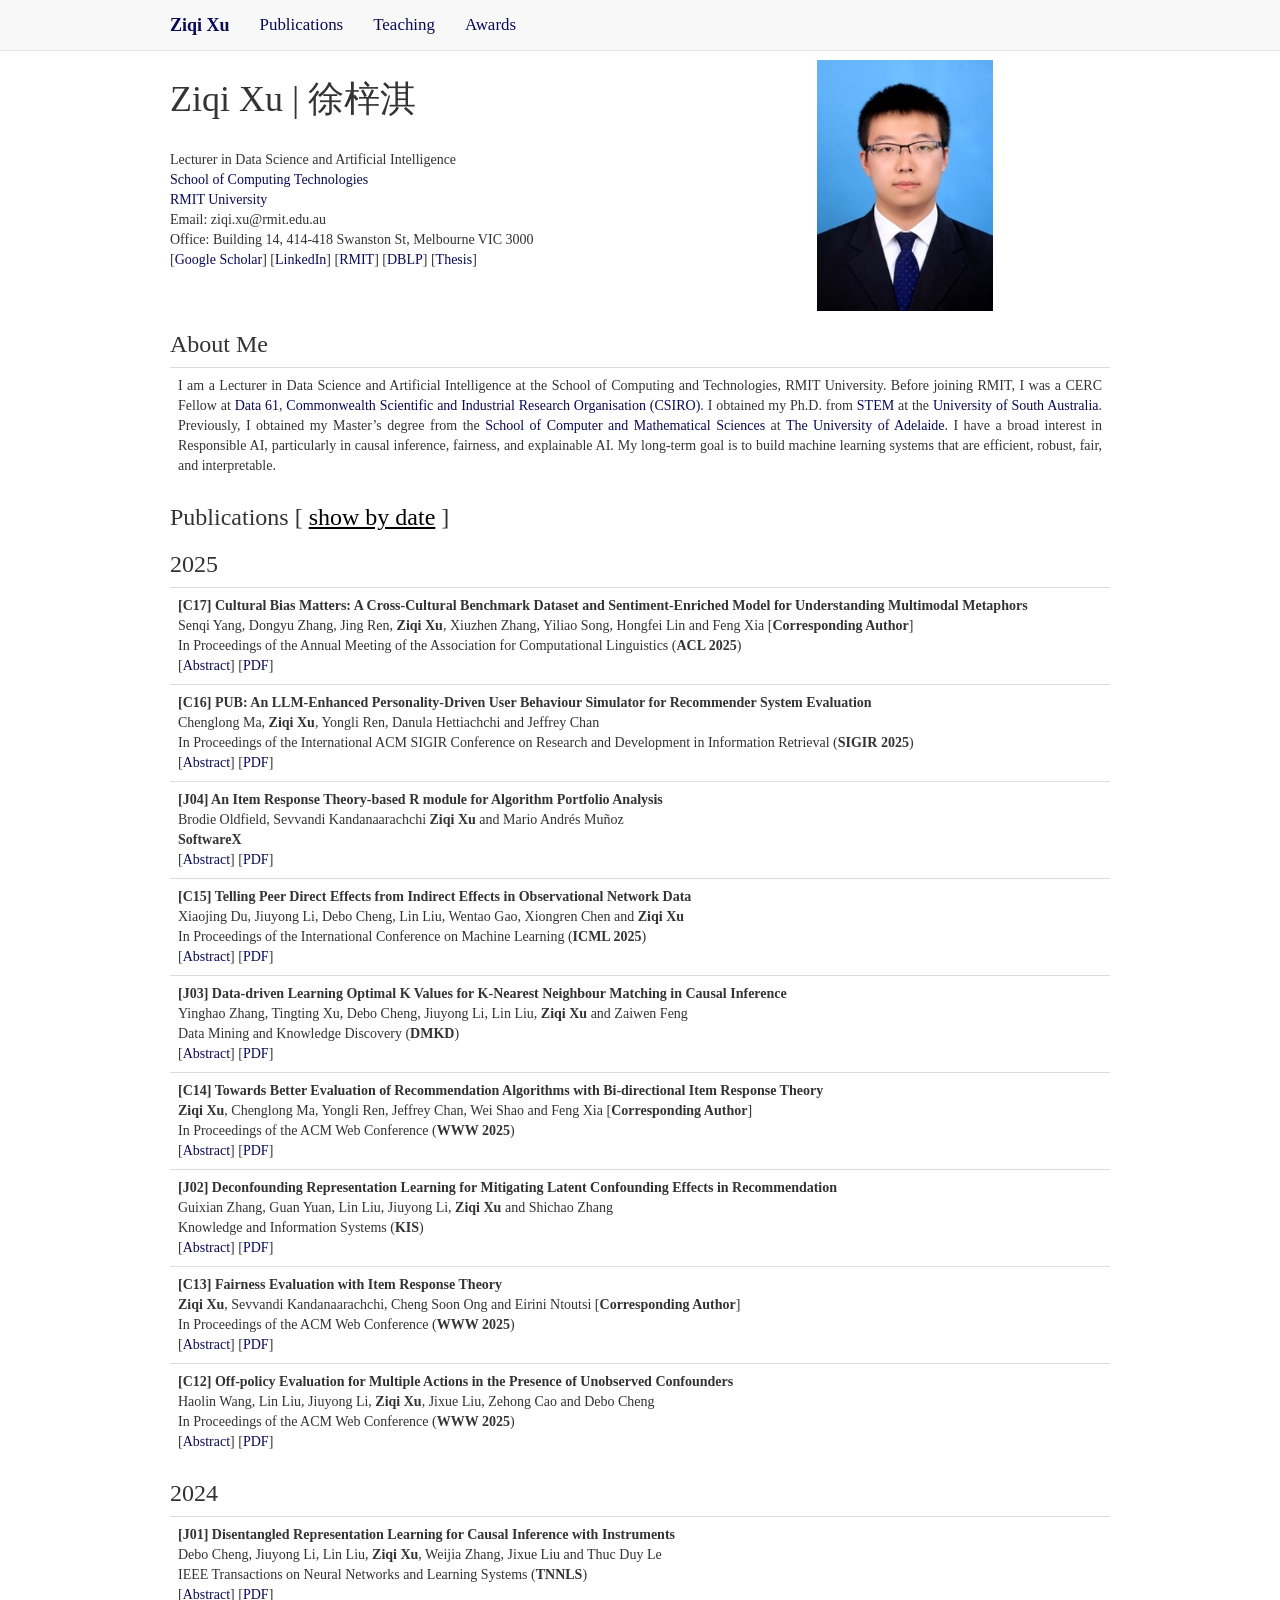
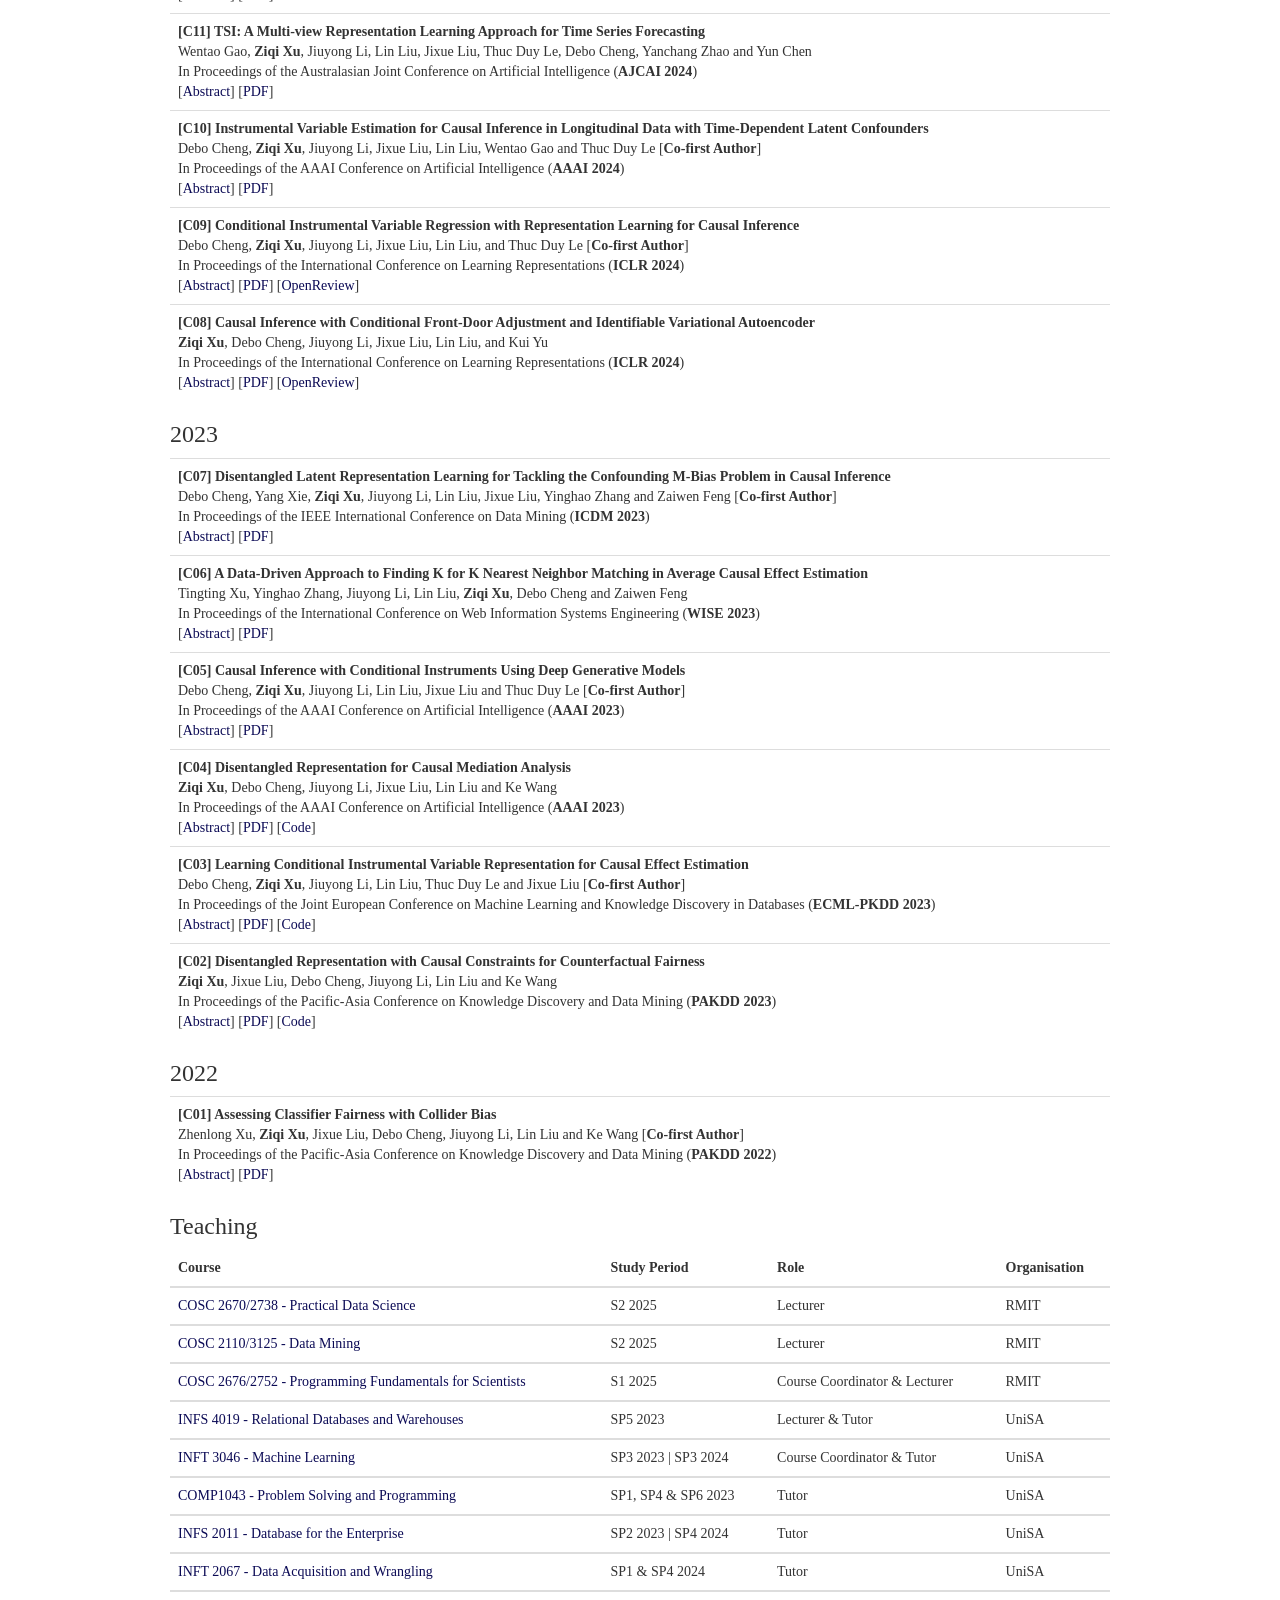
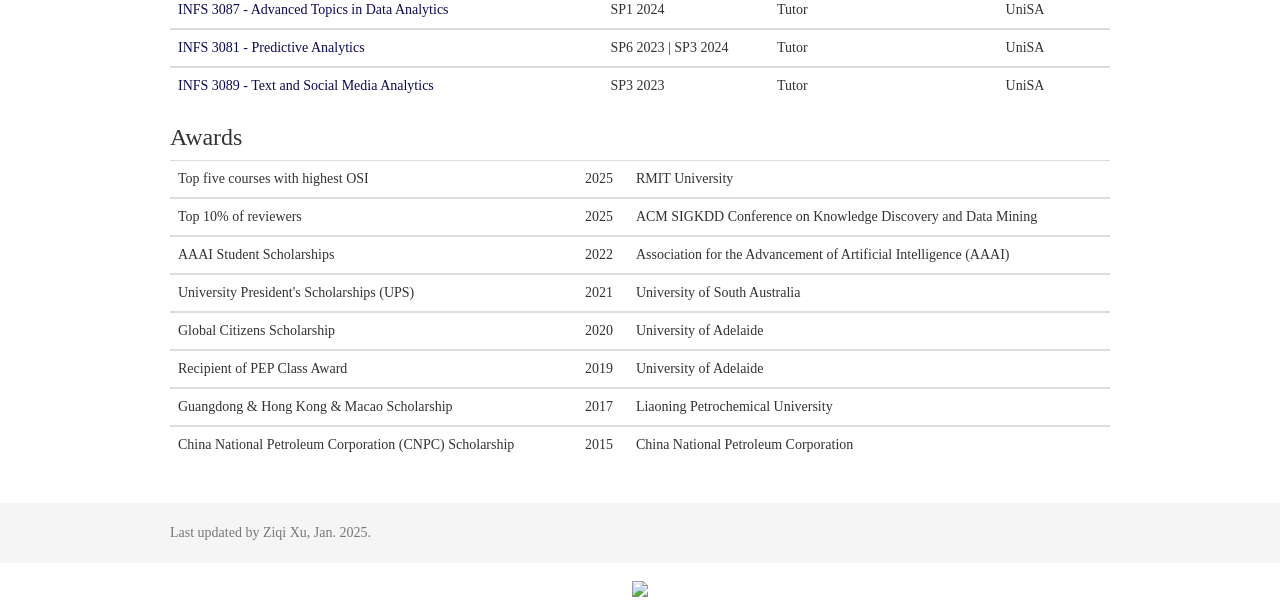
==== commit cf2653f4: "Add files via upload" ====
--- a/index.html
+++ b/index.html
@@ -1,4 +1,3 @@
-
 <!DOCTYPE html>
 <html lang="en">
 
@@ -24,7 +23,7 @@
 
     <!-- Customize CSS -->
     <link href="./css/ziqi.css" rel="stylesheet">
-    <script src="./index_files/ie-emulation-modes-warning.js"></script>
+        
     <script type="text/javascript">
         // 全局变量控制当前的选择状态
         var is_selected = false; // 初始状态为 "by date"
@@ -32,7 +31,7 @@
         // 页面加载时的初始化函数
         window.onload = function () {
             // 默认触发 "by date" 按钮的点击事件
-            $("#pub-by-selected").click();
+            document.getElementById("pub-by-date").click();
         };
 
         function display(id) {
@@ -46,9 +45,9 @@
 
             // 根据当前状态决定触发的按钮
             if (is_selected) {
-                $("#pub-by-selected").click();
+                document.getElementById("pub-by-selected").click();
             } else {
-                $("#pub-by-date").click();
+                document.getElementById("pub-by-date").click();
             }
         }
     </script>
@@ -73,7 +72,7 @@
                     <li><a href="#publication">Publications</a></li>
                     <!-- <li><a href="#people">People</a></li> -->
                     <li><a href="#teaching">Teaching</a></li>
-                    <li><a href="#service">Academic Services</a></li>
+                    <!-- <li><a href="#service">Academic Services</a></li> -->
                     <li><a href="#awards">Awards</a></li>
                     <!-- <li><a href="#misc">Misc</a></li> -->
                 </ul>
@@ -89,23 +88,25 @@
                 <h1>Ziqi Xu | 徐梓淇 </h1>
                 <address>
                     <br> Lecturer in Data Science and Artificial Intelligence
-                    <br> <a href="https://www.rmit.edu.au/about/schools-colleges/computing-technologies">School of Computing Technologies</a>
+                    <br> <a href="https://www.rmit.edu.au/about/schools-colleges/computing-technologies">School of
+                        Computing Technologies</a>
                     <br> <a href="https://www.rmit.edu.au/">RMIT University</a>
                     <!-- <br> Email: ziqi.xu@data61.csiro.au | ziqi.xu@mymail.unisa.edu.au | ziqi.xu@unisa.edu.au -->
                     <br> Email: ziqi.xu@rmit.edu.au
                     <br> Office: Building 14, 414-418 Swanston St, Melbourne VIC 3000
-                    <br> 
+                    <br>
                     <!-- [<a href="./paper/Resume_ZiqiXu.pdf">Resume</a>]  -->
                     [<a href="https://scholar.google.com.au/citations?user=znODztEAAAAJ&hl=en">Google Scholar</a>]
                     [<a href="https://www.linkedin.com/in/ziqi-xu-846510113/">LinkedIn</a>]
                     [<a href="https://www.rmit.edu.au/profiles/x/ziqi-xu">RMIT</a>]
                     [<a href="https://dblp.org/pid/255/6518-1.html">DBLP</a>]
-                    [<a href="https://find.library.unisa.edu.au/discovery/delivery/61USOUTHAUS_INST:UNISA/12290010410001831">Thesis</a>]
+                    [<a
+                        href="https://find.library.unisa.edu.au/discovery/delivery/61USOUTHAUS_INST:UNISA/12290010410001831">Thesis</a>]
                     <!-- [<a href="">Thesis</a>] -->
                 </address>
             </div>
             <div class="col-md-4">
-                <img src="./images/ziqi.jpg" class="img_responsive">
+                <img height="400" width="320" decoding="async" loading="lazy" src="./images/ziqi.jpg" class="img_responsive img-responsive">
             </div>
         </div>
 
@@ -115,7 +116,19 @@
         <table class="table table-hover">
             <p style="top-margin: 100px"></p>
             <td style="text-align: justify;">
-                I am a Lecturer in Data Science and Artificial Intelligence at the School of Computing and Technologies, RMIT University. Before joining RMIT, I was a CERC Fellow at <a href="https://www.csiro.au/en/about/people/business-units/data61">Data 61</a>, <a href="https://www.csiro.au/en/">Commonwealth Scientific and Industrial Research Organisation (CSIRO)</a>. I obtained my Ph.D. from <a href="https://www.unisa.edu.au/about-unisa/academic-units/stem/">STEM</a> at the <a href="https://www.unisa.edu.au/">University of South Australia</a>. Previously, I obtained my Master’s degree from the <a href="https://set.adelaide.edu.au/computer-and-mathematical-sciences/">School of Computer and Mathematical Sciences</a> at <a href="https://www.adelaide.edu.au/">The University of Adelaide</a>. I have a broad interest in Responsible AI, particularly in causal inference, fairness, and explainable AI. My long-term goal is to build machine learning systems that are efficient, robust, fair, and interpretable.
+                I am a Lecturer in Data Science and Artificial Intelligence at the School of Computing and Technologies,
+                RMIT University. Before joining RMIT, I was a CERC Fellow at <a
+                    href="https://www.csiro.au/en/about/people/business-units/data61">Data 61</a>, <a
+                    href="https://www.csiro.au/en/">Commonwealth Scientific and Industrial Research Organisation
+                    (CSIRO)</a>. I obtained my Ph.D. from <a
+                    href="https://www.unisa.edu.au/about-unisa/academic-units/stem/">STEM</a> at the <a
+                    href="https://www.unisa.edu.au/">University of South Australia</a>. Previously, I obtained my
+                Master’s degree from the <a
+                    href="https://set.adelaide.edu.au/computer-and-mathematical-sciences/">School of Computer and
+                    Mathematical Sciences</a> at <a href="https://www.adelaide.edu.au/">The University of Adelaide</a>.
+                I have a broad interest in Responsible AI, particularly in causal inference, fairness, and explainable
+                AI. My long-term goal is to build machine learning systems that are efficient, robust, fair, and
+                interpretable.
 
 
                 <!-- I am a CERC Fellow at the <a href="https://www.csiro.au/en/about/people/business-units/data61">Data 61</a>, <a href="https://www.csiro.au/en/">Commonwealth Scientific and Industrial Research Organisation (CSIRO)</a>. I am working with Dr. <a href="https://sevvandi.netlify.app/">Sevvandi Kandanaarachchi</a> in the Analytics and Decision Sciences Program. I obtained my Ph.D. from the <a href="https://www.unisa.edu.au/about-unisa/academic-units/stem/">STEM</a>, <a href="https://www.unisa.edu.au/">University of South Australia</a>, where I was supervised by Prof. <a href="https://people.unisa.edu.au/jiuyong.li">Jiuyong Li</a>. During my Ph.D., I also worked closely with A/Prof. <a href="https://people.unisa.edu.au/jixue.liu">Jixue Liu</a> and Prof. <a href="https://people.unisa.edu.au/lin.liu">Lin Liu</a>. Previously, I obtained my Master's degree from the <a href="https://set.adelaide.edu.au/computer-and-mathematical-sciences/">School of Computer and Mathematical Sciences</a> at <a href="https://www.adelaide.edu.au/">The University of Adelaide</a>, where I was supervised by Dr. <a href="https://researchers.adelaide.edu.au/profile/wei.e.zhang">Wei Zhang</a>. My research interests are broadly in data mining and machine learning, with a particular focus on causal inference, and fairness.  -->
@@ -125,38 +138,146 @@
         <h4 id="publication" name="publication">
             <h3> Publications
                 [
-                <a href="" id="pub-by-selected">show selected</a> / 
+                <!-- <a href="" id="pub-by-selected">show selected</a> / -->
                 <a href="" id="pub-by-date" style="text-decoration: underline; color: rgb(0, 0, 0);">show
                     by date</a>
                 ]
             </h3>
-            <h5>
-                (* denotes equal contribution)
-            </h5>
 
             <div id="all-papers-container" style="display:none">
                 <div class="pubs" paper-year="2025" paper-select="true" topic="">
-                    <strong>[C15] PUB: An LLM-Enhanced Personality-Driven User Behaviour Simulator for Recommender System Evaluation </strong>
+                    <strong>[C17] Cultural Bias Matters: A Cross-Cultural Benchmark Dataset and Sentiment-Enriched Model for Understanding Multimodal Metaphors </strong>
+                    <br> Senqi Yang, Dongyu Zhang, Jing Ren, <b>Ziqi Xu</b>, Xiuzhen Zhang, Yiliao Song, Hongfei Lin and Feng Xia [<b>Corresponding Author</b>]
+                    <br> In Proceedings of the Annual Meeting of the Association for Computational Linguistics (<b>ACL 2025</b>)
+                    <br> [<a href="javascript:void(0)" onclick="display('C17')">Abstract</a>]
+                    [<a href="./paper/C17.pdf">PDF</a>]
+                    <div id="C17" style="display:none">
+                        <p style="text-align: justify;">
+                            Metaphors are pervasive in communication, making them crucial for natural language processing (NLP). Previous research on automatic metaphor processing predominantly relies on training data consisting of English samples, which often reflect Western European or North American biases. This cultural skew can lead to an overestimation of model performance and contributions to NLP progress. However, the impact of cultural bias on metaphor processing, particularly in multimodal contexts, remains largely unexplored. To address this gap, we introduce MultiMM, a Multicultural Multimodal Metaphor dataset designed for cross-cultural studies of metaphor in Chinese and English. MultiMM consists of 8,461 text-image advertisement pairs, each accompanied by fine-grained annotations, providing a deeper understanding of multimodal metaphors beyond a single cultural domain. Additionally, we propose Sentiment-Enriched Metaphor Detection (SEMD), a baseline model that integrates sentiment embeddings to enhance metaphor comprehension across cultural backgrounds. Experimental results validate the effectiveness of SEMD on metaphor detection and sentiment analysis tasks. We hope this work increases awareness of cultural bias in NLP research and contributes to the development of fairer and more inclusive language models.
+                        </p>
+                    </div>
+                </div>
+
+                <div class="pubs" paper-year="2025" paper-select="true" topic="">
+                    <strong>[C16] PUB: An LLM-Enhanced Personality-Driven User Behaviour Simulator for Recommender
+                        System Evaluation </strong>
                     <br> Chenglong Ma, <b>Ziqi Xu</b>, Yongli Ren, Danula Hettiachchi and Jeffrey Chan
-                    <br> In Proceedings of the International ACM SIGIR Conference on Research and Development in Information Retrieval (<b>SIGIR 2025</b>)
+                    <br> In Proceedings of the International ACM SIGIR Conference on Research and Development in
+                    Information Retrieval (<b>SIGIR 2025</b>)
                     <br> [<a href="javascript:void(0)" onclick="display('PUB-abs')">Abstract</a>]
                     [<a href="./paper/PUB.pdf">PDF</a>]
                     <div id="PUB-abs" style="display:none">
                         <p style="text-align: justify;">
-                            Traditional offline evaluation methods for recommender systems struggle to capture the complexity of modern platforms due to sparse behavioural signals, noisy data, and limited modelling of user personality traits. While simulation frameworks can generate synthetic data to address these gaps, existing methods fail to replicate behavioural diversity, limiting their effectiveness. To overcome these challenges, we propose the Personality-driven User Behaviour Simulator (PUB), an LLM-based simulation framework that integrates the Big Five personality traits to model personalised user behaviour. PUB dynamically infers user personality from behavioural logs (e.g., ratings, reviews) and item metadata, then generates synthetic interactions that preserve statistical fidelity to real-world data. Experiments on the Amazon review dataset show that logs generated by PUB closely align with real user behaviour and reveal meaningful associations between personality traits and recommendation outcomes. These results highlight the potential of the personality-driven simulator to advance recommender system evaluation, offering scalable, controllable, high-fidelity alternatives to resource-intensive real-world experiments.
-                        </p>
-                    </div>
-                </div>
-                
+                            Traditional offline evaluation methods for recommender systems struggle to capture the
+                            complexity of modern platforms due to sparse behavioural signals, noisy data, and limited
+                            modelling of user personality traits. While simulation frameworks can generate synthetic
+                            data to address these gaps, existing methods fail to replicate behavioural diversity,
+                            limiting their effectiveness. To overcome these challenges, we propose the
+                            Personality-driven User Behaviour Simulator (PUB), an LLM-based simulation framework that
+                            integrates the Big Five personality traits to model personalised user behaviour. PUB
+                            dynamically infers user personality from behavioural logs (e.g., ratings, reviews) and item
+                            metadata, then generates synthetic interactions that preserve statistical fidelity to
+                            real-world data. Experiments on the Amazon review dataset show that logs generated by PUB
+                            closely align with real user behaviour and reveal meaningful associations between
+                            personality traits and recommendation outcomes. These results highlight the potential of the
+                            personality-driven simulator to advance recommender system evaluation, offering scalable,
+                            controllable, high-fidelity alternatives to resource-intensive real-world experiments.
+                        </p>
+                    </div>
+                </div>
+
+                <div class="pubs" paper-year="2025" paper-select="true" topic="">
+                    <strong>[J04] An Item Response Theory-based R module for Algorithm Portfolio Analysis </strong>
+                    <br> Brodie Oldfield, Sevvandi Kandanaarachchi <b>Ziqi Xu</b> and Mario Andrés Muñoz
+                    <br> <b>SoftwareX</b>
+                    <br> [<a href="javascript:void(0)" onclick="display('J04')">Abstract</a>]
+                    [<a href="./paper/J04.pdf">PDF</a>]
+                    <div id="J04" style="display:none">
+                        <p style="text-align: justify;">
+                            Experimental evaluation is crucial in AI research, especially for assessing algorithms across diverse tasks. Many studies often evaluate a limited set of algorithms, failing to fully understand their strengths and weaknesses within a comprehensive portfolio. This paper introduces an Item Response Theory (IRT) based analysis tool for algorithm portfolio evaluation called AIRT-Module. Traditionally used in educational psychometrics, IRT models test question difficulty and student ability using responses to test questions. Adapting IRT to algorithm evaluation, the AIRT-Module contains a Shiny web application and the R package airt. AIRT-Module uses algorithm performance measures to compute anomalousness, consistency, and difficulty limits for an algorithm and the difficulty of test instances. The strengths and weaknesses of algorithms are visualised using the difficulty spectrum of the test instances. AIRT-Module offers a detailed understanding of algorithm capabilities across varied test instances, thus enhancing comprehensive AI method assessment.
+                        </p>
+                    </div>
+                </div>
+
+                <div class="pubs" paper-year="2025" paper-select="true" topic="">
+                    <strong>[C15] Telling Peer Direct Effects from Indirect Effects in Observational Network Data </strong>
+                    <br> Xiaojing Du, Jiuyong Li, Debo Cheng, Lin Liu, Wentao Gao, Xiongren Chen and <b>Ziqi Xu</b>
+                    <br> In Proceedings of the International Conference on Machine Learning (<b>ICML 2025</b>)
+                    <br> [<a href="javascript:void(0)" onclick="display('C15')">Abstract</a>]
+                    [<a href="./paper/C15.pdf">PDF</a>]
+                    <div id="C15" style="display:none">
+                        <p style="text-align: justify;">
+                            Estimating causal effects is crucial for decision-makers in many applications, but it is particularly challenging with observational network data due to peer interactions. Some algorithms have been proposed to estimate causal effects involving network data, particularly peer effects, but they often fail to tell apart diverse peer effects. To address this issue, we propose a general setting which considers both peer direct effects and peer indirect effects, and the effect of an individual's own treatment, and provide the identification conditions of these causal effects. To differentiate these effects, we leverage causal mediation analysis and tailor it specifically for network data. Furthermore, given the inherent challenges of accurately estimating effects in networked environments, we propose to incorporate attention mechanisms to capture the varying influences of different neighbors and to explore high-order neighbor effects using multi-layer graph neural networks (GNNs). Additionally, we employ the Hilbert-Schmidt Independence Criterion (HSIC) to further enhance the model’s robustness and accuracy. Extensive experiments on two semi-synthetic datasets derived from real-world networks and on a dataset from a recommendation system confirm the effectiveness of our approach. Our findings have the potential to improve intervention strategies in networked systems, particularly in social networks and public health.
+                        </p>
+                    </div>
+                </div>
+
+                <div class="pubs" paper-year="2025" paper-select="true" topic="">
+                    <strong>[J03] Data-driven Learning Optimal K Values for K-Nearest Neighbour Matching in Causal Inference </strong>
+                    <br> Yinghao Zhang, Tingting Xu, Debo Cheng, Jiuyong Li, Lin Liu, <b>Ziqi Xu</b> and Zaiwen Feng
+                    <br> Data Mining and Knowledge Discovery (<b>DMKD</b>)
+                    <br> [<a href="javascript:void(0)" onclick="display('J03')">Abstract</a>]
+                    [<a href="./paper/J03.pdf">PDF</a>]
+                    <div id="J03" style="display:none">
+                        <p style="text-align: justify;">
+                            Within the realm of causal inference, a pivotal task involves causal effect estimation from observational data when there exist confounding variables. The K-Nearest Neighbour Matching (K-NNM) method is widely applied to handle confounding bias, but its general application sets a uniform K value for all samples, which can lead to suboptimal results in practice. To overcome this limitation, this paper introduces a novel method for causal effect estimation called Dynamic K-Nearest Neighbour Matching (DK-NNM). The DK-NNM method employs a data-driven learning strategy to determine the optimal value of K for each sample. In practice, DK-NNM reconstructs a sparse coefficient matrix for all samples using sparse learning, while simultaneously learning a graph matrix to preserve local information and sample similarity. This approach helps identify the most suitable K-value for each sample. Additionally, DK-NNM utilizes joint propensity and prognostic scores to effectively mitigate confounding bias arising from high-dimensional covariates during the K-NNM process. Experiments performed on various synthetic, semi-synthetic, and real-world datasets conclusively demonstrate that DK-NNM surpasses baseline models in estimating causal effects from observational data and provides significant improvements over traditional methods.
+                        </p>
+                    </div>
+                </div>
+
                 <div class="pubs" paper-year="2025" paper-select="true" topic="fairness">
-                    <strong>[C14] Towards Better Evaluation of Recommendation Algorithms with Bi-directional Item Response Theory </strong>
-                    <br> <b>Ziqi Xu</b>, Chenglong Ma, Yongli Ren, Jeffrey Chan, Wei Shao and Feng Xia
+                    <strong>[C14] Towards Better Evaluation of Recommendation Algorithms with Bi-directional Item
+                        Response Theory </strong>
+                    <br> <b>Ziqi Xu</b>, Chenglong Ma, Yongli Ren, Jeffrey Chan, Wei Shao and Feng Xia [<b>Corresponding Author</b>]
                     <br> In Proceedings of the ACM Web Conference (<b>WWW 2025</b>)
                     <br> [<a href="javascript:void(0)" onclick="display('BiReIRT-abs')">Abstract</a>]
                     [<a href="./paper/BiReIRT.pdf">PDF</a>]
                     <div id="BiReIRT-abs" style="display:none">
                         <p style="text-align: justify;">
-                            Recommendation algorithms are typically evaluated on various datasets and compared against other algorithms employing diverse strategies. However, current evaluation practices predominantly rely on rank-based metrics, focusing solely on performance outcomes while overlooking the latent traits of datasets and recommendation algorithms. In this paper, we propose a bi-directional Item Response Theory (Bi-ReIRT) framework, which offers a fine-grained evaluation by simultaneously modelling the latent traits of recommendation algorithms (i.e., their ability) and datasets (i.e., their inherent challenges). This is the first work to apply the IRT framework for evaluating recommendation algorithms on the dataset level. The Bi-ReIRT framework enables visualisations of algorithms' performance across datasets with varying levels of inherent challenge. We conduct extensive experiments across a portfolio of recommendation algorithms and datasets, exploring the implications of key IRT parameters such as discrimination, difficulty, and ability. Moreover, the interpretability of these parameters provides deeper insights into the characteristics of both recommendation algorithms and datasets.
+                            Recommendation algorithms are typically evaluated on various datasets and compared against
+                            other algorithms employing diverse strategies. However, current evaluation practices
+                            predominantly rely on rank-based metrics, focusing solely on performance outcomes while
+                            overlooking the latent traits of datasets and recommendation algorithms. In this paper, we
+                            propose a bi-directional Item Response Theory (Bi-ReIRT) framework, which offers a
+                            fine-grained evaluation by simultaneously modelling the latent traits of recommendation
+                            algorithms (i.e., their ability) and datasets (i.e., their inherent challenges). This is the
+                            first work to apply the IRT framework for evaluating recommendation algorithms on the
+                            dataset level. The Bi-ReIRT framework enables visualisations of algorithms' performance
+                            across datasets with varying levels of inherent challenge. We conduct extensive experiments
+                            across a portfolio of recommendation algorithms and datasets, exploring the implications of
+                            key IRT parameters such as discrimination, difficulty, and ability. Moreover, the
+                            interpretability of these parameters provides deeper insights into the characteristics of
+                            both recommendation algorithms and datasets.
+                        </p>
+                    </div>
+                </div>
+
+                <div class="pubs" paper-year="2025" paper-select="true" topic="">
+                    <strong>[J02] Deconfounding Representation Learning for Mitigating Latent Confounding Effects in
+                        Recommendation </strong>
+                    <br> Guixian Zhang, Guan Yuan, Lin Liu, Jiuyong Li, <b>Ziqi Xu</b> and Shichao Zhang
+                    <br> Knowledge and Information Systems (<b>KIS</b>)
+                    <br> [<a href="javascript:void(0)" onclick="display('DeGCL-abs')">Abstract</a>]
+                    [<a href="./paper/DeGCL.pdf">PDF</a>]
+                    <div id="DeGCL-abs" style="display:none">
+                        <p style="text-align: justify;">
+                            Contrastive learning has gained significant attention in the field of recommender systems
+                            due to its ability to learn highly expressive representations with limited labels. However,
+                            historical user–item interaction data used for recommender systems often contain
+                            confounders, thereby establishing spurious correlations between user preferences and
+                            confounders during self-supervised training and misleading recommender systems to use these
+                            correlations as shortcuts for generating recommendations. Existing approaches for debiasing
+                            usually involve manually identifying observed confounders, but they are often tailored to
+                            specific situations and overlook latent confounders. To address this challenging problem, we
+                            propose a Deconfounding Graph Contrastive Learning (DeGCL) method to provide deconfounding
+                            recommendations by adjusting for a learned deconfounding representation from interaction
+                            data, using the back-door adjustment strategy. DeGCL learns the representation to capture
+                            latent confounding effects in observational data between users and items. It artificially
+                            adds interactions and noise to create contrastive views, which help deconfound the model. By
+                            adjusting for the learned representation, DeGCL mitigates latent confounding effects in
+                            training downstream recommendation models. Experiments on two real-world datasets
+                            demonstrate that our method outperforms state-of-the-art methods, suggesting its potential
+                            to provide more effective recommendations in practice.
                         </p>
                     </div>
                 </div>
@@ -164,74 +285,184 @@
 
                 <div class="pubs" paper-year="2025" paper-select="true" topic="fairness">
                     <strong>[C13] Fairness Evaluation with Item Response Theory </strong>
-                    <br> <b>Ziqi Xu</b>, Sevvandi Kandanaarachchi, Cheng Soon Ong and Eirini Ntoutsi
+                    <br> <b>Ziqi Xu</b>, Sevvandi Kandanaarachchi, Cheng Soon Ong and Eirini Ntoutsi [<b>Corresponding Author</b>]
                     <br> In Proceedings of the ACM Web Conference (<b>WWW 2025</b>)
                     <br> [<a href="javascript:void(0)" onclick="display('FairIRT-abs')">Abstract</a>]
                     [<a href="./paper/FairIRT.pdf">PDF</a>]
                     <div id="FairIRT-abs" style="display:none">
                         <p style="text-align: justify;">
-                            Item Response Theory (IRT) has been widely used in educational psychometrics to assess student ability, as well as the difficulty and discrimination of test questions. In this context, discrimination specifically refers to how effectively a question distinguishes between students of different ability levels, and it does not carry any connotation related to fairness. In recent years, IRT has been successfully used to evaluate the predictive performance of Machine Learning (ML) models, but this paper marks its first application in fairness evaluation. In this paper, we propose a novel Fair-IRT framework to evaluate a set of predictive models on a set of individuals, while simultaneously eliciting specific parameters, namely, the ability to make fair predictions (a feature of predictive models), as well as the discrimination and difficulty of individuals that affect the prediction results. Furthermore, we conduct a series of experiments to comprehensively understand the implications of these parameters for fairness evaluation. Detailed explanations for item characteristic curves (ICCs) are provided for particular individuals. We propose the flatness of ICCs to disentangle the unfairness between individuals and predictive models. The experiments demonstrate the effectiveness of this framework as a fairness evaluation tool. Two real-world case studies illustrate its potential application in evaluating fairness in both classification and regression tasks. Our paper aligns well with the Responsible Web track by proposing a Fair-IRT framework to evaluate fairness in ML models, which directly contributes to the development of a more inclusive, equitable, and trustworthy AI.
+                            Item Response Theory (IRT) has been widely used in educational psychometrics to assess
+                            student ability, as well as the difficulty and discrimination of test questions. In this
+                            context, discrimination specifically refers to how effectively a question distinguishes
+                            between students of different ability levels, and it does not carry any connotation related
+                            to fairness. In recent years, IRT has been successfully used to evaluate the predictive
+                            performance of Machine Learning (ML) models, but this paper marks its first application in
+                            fairness evaluation. In this paper, we propose a novel Fair-IRT framework to evaluate a set
+                            of predictive models on a set of individuals, while simultaneously eliciting specific
+                            parameters, namely, the ability to make fair predictions (a feature of predictive models),
+                            as well as the discrimination and difficulty of individuals that affect the prediction
+                            results. Furthermore, we conduct a series of experiments to comprehensively understand the
+                            implications of these parameters for fairness evaluation. Detailed explanations for item
+                            characteristic curves (ICCs) are provided for particular individuals. We propose the
+                            flatness of ICCs to disentangle the unfairness between individuals and predictive models.
+                            The experiments demonstrate the effectiveness of this framework as a fairness evaluation
+                            tool. Two real-world case studies illustrate its potential application in evaluating
+                            fairness in both classification and regression tasks. Our paper aligns well with the
+                            Responsible Web track by proposing a Fair-IRT framework to evaluate fairness in ML models,
+                            which directly contributes to the development of a more inclusive, equitable, and
+                            trustworthy AI.
                         </p>
                     </div>
                 </div>
 
 
                 <div class="pubs" paper-year="2025" paper-select="true" topic="application">
-                    <strong>[C12] Off-policy Evaluation for Multiple Actions in the Presence of Unobserved Confounders </strong>
+                    <strong>[C12] Off-policy Evaluation for Multiple Actions in the Presence of Unobserved Confounders
+                    </strong>
                     <br> Haolin Wang, Lin Liu, Jiuyong Li, <b>Ziqi Xu</b>, Jixue Liu, Zehong Cao and Debo Cheng
                     <br> In Proceedings of the ACM Web Conference (<b>WWW 2025</b>)
                     <br> [<a href="javascript:void(0)" onclick="display('policy-abs')">Abstract</a>]
                     [<a href="./paper/policy.pdf">PDF</a>]
                     <div id="policy-abs" style="display:none">
                         <p style="text-align: justify;">
-                            Off-policy evaluation (OPE) is a crucial problem in reinforcement learning (RL), where the goal is to estimate the long-term cumulative reward of a target policy using historical data generated by a potentially different behaviour policy. In many real-world applications, such as precision medicine and recommendation systems, unobserved confounders may influence the action, reward, and state transition dynamics, which leads to biased estimates if not properly addressed. While existing methods for handling unobserved confounders in OPE focus on single-action settings, they are less effective in multi-action scenarios commonly found in practical applications, where an agent can take multiple actions simultaneously. In this paper, we propose a novel auxiliary variable-aided method for OPE in multi-action settings with unobserved confounders. Our approach overcomes the limitations of traditional auxiliary variable methods for multi-action scenarios by requiring only a single auxiliary variable, relaxing the need for as many auxiliary variables as the actions. Through theoretical analysis, we prove that our method provides an unbiased estimation of the target policy value. Empirical evaluations demonstrate that our estimator achieves better performance compared to existing baseline methods, highlighting its effectiveness and reliability in addressing unobserved confounders in multi-action OPE settings.
-                        </p>
-                    </div>
-                </div>
-
-                <div class="pubs" paper-year="2025" paper-select="true" topic="">
-                    <strong>[J02] Deconfounding Representation Learning for Mitigating Latent Confounding Effects in Recommendation </strong>
-                    <br> Guixian Zhang, Guan Yuan, Lin Liu, Jiuyong Li, <b>Ziqi Xu</b> and Shichao Zhang 
-                    <br> Knowledge and Information Systems (<b>KIS</b>)
-                    <br> [<a href="javascript:void(0)" onclick="display('DeGCL-abs')">Abstract</a>]
-                    [<a href="./paper/DeGCL.pdf">PDF</a>]
-                    <div id="DeGCL-abs" style="display:none">
-                        <p style="text-align: justify;">
-                            Contrastive learning has gained significant attention in the field of recommender systems due to its ability to learn highly expressive representations with limited labels. However, historical user–item interaction data used for recommender systems often contain confounders, thereby establishing spurious correlations between user preferences and confounders during self-supervised training and misleading recommender systems to use these correlations as shortcuts for generating recommendations. Existing approaches for debiasing usually involve manually identifying observed confounders, but they are often tailored to specific situations and overlook latent confounders. To address this challenging problem, we propose a Deconfounding Graph Contrastive Learning (DeGCL) method to provide deconfounding recommendations by adjusting for a learned deconfounding representation from interaction data, using the back-door adjustment strategy. DeGCL learns the representation to capture latent confounding effects in observational data between users and items. It artificially adds interactions and noise to create contrastive views, which help deconfound the model. By adjusting for the learned representation, DeGCL mitigates latent confounding effects in training downstream recommendation models. Experiments on two real-world datasets demonstrate that our method outperforms state-of-the-art methods, suggesting its potential to provide more effective recommendations in practice.
-                        </p>
-                    </div>
-                </div>
+                            Off-policy evaluation (OPE) is a crucial problem in reinforcement learning (RL), where the
+                            goal is to estimate the long-term cumulative reward of a target policy using historical data
+                            generated by a potentially different behaviour policy. In many real-world applications, such
+                            as precision medicine and recommendation systems, unobserved confounders may influence the
+                            action, reward, and state transition dynamics, which leads to biased estimates if not
+                            properly addressed. While existing methods for handling unobserved confounders in OPE focus
+                            on single-action settings, they are less effective in multi-action scenarios commonly found
+                            in practical applications, where an agent can take multiple actions simultaneously. In this
+                            paper, we propose a novel auxiliary variable-aided method for OPE in multi-action settings
+                            with unobserved confounders. Our approach overcomes the limitations of traditional auxiliary
+                            variable methods for multi-action scenarios by requiring only a single auxiliary variable,
+                            relaxing the need for as many auxiliary variables as the actions. Through theoretical
+                            analysis, we prove that our method provides an unbiased estimation of the target policy
+                            value. Empirical evaluations demonstrate that our estimator achieves better performance
+                            compared to existing baseline methods, highlighting its effectiveness and reliability in
+                            addressing unobserved confounders in multi-action OPE settings.
+                        </p>
+                    </div>
+                </div>
+
 
                 <div class="pubs" paper-year="2024" paper-select="true" topic="">
                     <strong>[J01] Disentangled Representation Learning for Causal Inference with Instruments </strong>
-                    <br> Debo Cheng, Jiuyong Li, Lin Liu, <b>Ziqi Xu</b>, Weijia Zhang, Jixue Liu and Thuc Duy Le 
+                    <br> Debo Cheng, Jiuyong Li, Lin Liu, <b>Ziqi Xu</b>, Weijia Zhang, Jixue Liu and Thuc Duy Le
                     <br> IEEE Transactions on Neural Networks and Learning Systems (<b>TNNLS</b>)
                     <br> [<a href="javascript:void(0)" onclick="display('DIV.VAE-abs')">Abstract</a>]
                     [<a href="./paper/DIV.VAE.pdf">PDF</a>]
                     <div id="DIV.VAE-abs" style="display:none">
                         <p style="text-align: justify;">
-                            Latent confounders are a fundamental challenge for inferring causal effects from observational data. The instrumental variable (IV) approach is a practical way to address this challenge. Existing IV-based estimators need a known IV or other strong assumptions, such as the existence of two or more IVs in the system, which limits the application of the IV approach. In this article, we consider a relaxed requirement, which assumes there is an IV proxy in the system without knowing which variable is the proxy. We propose a variational autoencoder (VAE)-based disentangled representation learning method to learn an IV representation from a dataset with latent confounders and then utilize the IV representation to obtain an unbiased estimation of the causal effect from the data. Extensive experiments on synthetic and real-world data have demonstrated that the proposed algorithm outperforms the existing IV-based estimators and VAE-based estimators.
+                            Latent confounders are a fundamental challenge for inferring causal effects from
+                            observational data. The instrumental variable (IV) approach is a practical way to address
+                            this challenge. Existing IV-based estimators need a known IV or other strong assumptions,
+                            such as the existence of two or more IVs in the system, which limits the application of the
+                            IV approach. In this article, we consider a relaxed requirement, which assumes there is an
+                            IV proxy in the system without knowing which variable is the proxy. We propose a variational
+                            autoencoder (VAE)-based disentangled representation learning method to learn an IV
+                            representation from a dataset with latent confounders and then utilize the IV representation
+                            to obtain an unbiased estimation of the causal effect from the data. Extensive experiments
+                            on synthetic and real-world data have demonstrated that the proposed algorithm outperforms
+                            the existing IV-based estimators and VAE-based estimators.
                         </p>
                     </div>
                 </div>
 
 
                 <div class="pubs" paper-year="2024" paper-select="true" topic="">
-                    <strong>[C11] TSI: A Multi-view Representation Learning Approach for Time Series Forecasting </strong>
-                    <br> Wentao Gao, <b>Ziqi Xu</b>, Jiuyong Li, Lin Liu, Jixue Liu, Thuc Duy Le, Debo Cheng, Yanchang Zhao and Yun Chen 
-                    <br> In Proceedings of the Australasian Joint Conference on Artificial Intelligence (<b>AJCAI 2024</b>)
+                    <strong>[C11] TSI: A Multi-view Representation Learning Approach for Time Series Forecasting
+                    </strong>
+                    <br> Wentao Gao, <b>Ziqi Xu</b>, Jiuyong Li, Lin Liu, Jixue Liu, Thuc Duy Le, Debo Cheng, Yanchang
+                    Zhao and Yun Chen
+                    <br> In Proceedings of the Australasian Joint Conference on Artificial Intelligence (<b>AJCAI
+                        2024</b>)
                     <br> [<a href="javascript:void(0)" onclick="display('TSI-abs')">Abstract</a>]
                     [<a href="./paper/TSI.pdf">PDF</a>]
                     <div id="TSI-abs" style="display:none">
                         <p style="text-align: justify;">
-                            As the growing demand for long sequence time-series forecasting in real-world applications, such as electricity consumption planning, the significance of time series forecasting becomes increasingly crucial across various domains. This is highlighted by recent advancements in representation learning within the field. This study introduces a novel multi-view approach for time series forecasting that innovatively integrates trend and seasonal representations with an Independent Component Analysis (ICA)-based representation. Recognizing the limitations of existing methods in representing complex and high-dimensional time series data, this research addresses the challenge by combining TS (trend and seasonality) and ICA (independent components) perspectives. This approach offers a holistic understanding of time series data, going beyond traditional models that often miss nuanced, nonlinear relationships. The efficacy of TSI model is demonstrated through comprehensive testing on various benchmark datasets, where it shows superior performance over current state-of-the-art models, particularly in multivariate forecasting. This method not only enhances the accuracy of forecasting but also contributes significantly to the field by providing a more in-depth understanding of time series data. The research which uses ICA for a view lays the groundwork for further exploration and methodological advancements in time series forecasting, opening new avenues for research and practical applications.
+                            As the growing demand for long sequence time-series forecasting in real-world applications,
+                            such as electricity consumption planning, the significance of time series forecasting
+                            becomes increasingly crucial across various domains. This is highlighted by recent
+                            advancements in representation learning within the field. This study introduces a novel
+                            multi-view approach for time series forecasting that innovatively integrates trend and
+                            seasonal representations with an Independent Component Analysis (ICA)-based representation.
+                            Recognizing the limitations of existing methods in representing complex and high-dimensional
+                            time series data, this research addresses the challenge by combining TS (trend and
+                            seasonality) and ICA (independent components) perspectives. This approach offers a holistic
+                            understanding of time series data, going beyond traditional models that often miss nuanced,
+                            nonlinear relationships. The efficacy of TSI model is demonstrated through comprehensive
+                            testing on various benchmark datasets, where it shows superior performance over current
+                            state-of-the-art models, particularly in multivariate forecasting. This method not only
+                            enhances the accuracy of forecasting but also contributes significantly to the field by
+                            providing a more in-depth understanding of time series data. The research which uses ICA for
+                            a view lays the groundwork for further exploration and methodological advancements in time
+                            series forecasting, opening new avenues for research and practical applications.
+                        </p>
+                    </div>
+                </div>
+
+
+                <div class="pubs" paper-year="2024" paper-select="true" topic="">
+                    <strong>[C10] Instrumental Variable Estimation for Causal Inference in Longitudinal Data with
+                        Time-Dependent Latent Confounders </strong>
+                    <br> Debo Cheng, <b>Ziqi Xu</b>, Jiuyong Li, Jixue Liu, Lin Liu, Wentao Gao and Thuc Duy Le [<b>Co-first Author</b>]
+                    <br> In Proceedings of the AAAI Conference on Artificial Intelligence (<b>AAAI 2024</b>)
+                    <br> [<a href="javascript:void(0)" onclick="display('TIFM-abs')">Abstract</a>]
+                    [<a href="./paper/TIFM.pdf">PDF</a>]
+                    <div id="TIFM-abs" style="display:none">
+                        <p style="text-align: justify;">
+                            Causal inference from longitudinal observational data is a challenging problem due to the
+                            difficulty in correctly identifying the time-dependent confounders, especially in the
+                            presence of latent time-dependent confounders. Instrumental variable (IV) is a powerful tool
+                            for addressing the latent confounders issue, but the traditional IV technique cannot deal
+                            with latent time-dependent confounders in longitudinal studies. In this work, we propose a
+                            novel Time-dependent Instrumental Factor Model (TIFM) for time-varying causal effect
+                            estimation from data with latent time-dependent confounders. At each time-step, the proposed
+                            TIFM method employs the Recurrent Neural Network (RNN) architecture to infer latent IV, and
+                            then uses the inferred latent IV factor for addressing the confounding bias caused by the
+                            latent time-dependent confounders. We provide a theoretical analysis for the proposed TIFM
+                            method regarding causal effect estimation in longitudinal data. Extensive evaluation with
+                            synthetic datasets demonstrates the effectiveness of TIFM in addressing causal effect
+                            estimation over time. We further apply TIFM to a climate dataset to showcase the potential
+                            of the proposed method in tackling real-world problems.
+                        </p>
+                    </div>
+                </div>
+
+                <div class="pubs" paper-year="2024" paper-select="true" topic="">
+                    <strong>[C09] Conditional Instrumental Variable Regression with Representation Learning for Causal
+                        Inference </strong>
+                    <br> Debo Cheng, <b>Ziqi Xu</b>, Jiuyong Li, Jixue Liu, Lin Liu, and Thuc Duy Le [<b>Co-first Author</b>]
+                    <br> In Proceedings of the International Conference on Learning Representations (<b>ICLR 2024</b>)
+                    <br> [<a href="javascript:void(0)" onclick="display('CBRL.CIV-abs')">Abstract</a>]
+                    [<a href="./paper/CBRL.CIV.pdf">PDF</a>]
+                    [<a href="https://openreview.net/forum?id=qDhq1icpO8">OpenReview</a>]
+                    <div id="CBRL.CIV-abs" style="display:none">
+                        <p style="text-align: justify;">
+                            This paper studies the challenging problem of estimating causal effects from observational
+                            data, in the presence of unobserved confounders. The two-stage least square (TSLS) method
+                            and its variants with a standard instrumental variable (IV) are commonly used to eliminate
+                            confounding bias, including the bias caused by unobserved confounders, but they rely on the
+                            linearity assumption. Besides, the strict condition of unconfounded instruments posed on a
+                            standard IV is too strong to be practical. To address these challenging and practical
+                            problems of the standard IV method (linearity assumption and the strict condition), in this
+                            paper, we use a conditional IV (CIV) to relax the unconfounded instrument condition of
+                            standard IV and propose a non-linear CIV regression with Confounding Balancing
+                            Representation Learning, CBRL.CIV, for jointly eliminating the confounding bias from
+                            unobserved confounders and balancing the observed confounders, without the linearity
+                            assumption. We theoretically demonstrate the soundness of CBRL.CIV. Extensive experiments on
+                            synthetic and two real-world datasets show the competitive performance of CBRL.CIV against
+                            state-of-the-art IV-based estimators and superiority in dealing with the non-linear
+                            situation.
                         </p>
                     </div>
                 </div>
 
 
                 <div class="pubs" paper-year="2024" paper-select="true" topic="causalinference">
-                    <strong>[C10] Causal Inference with Conditional Front-Door Adjustment and Identifiable Variational Autoencoder </strong>
+                    <strong>[C08] Causal Inference with Conditional Front-Door Adjustment and Identifiable Variational
+                        Autoencoder </strong>
                     <br> <b>Ziqi Xu</b>, Debo Cheng, Jiuyong Li, Jixue Liu, Lin Liu, and Kui Yu
                     <br> In Proceedings of the International Conference on Learning Representations (<b>ICLR 2024</b>)
                     <br> [<a href="javascript:void(0)" onclick="display('CFDiVAE-abs')">Abstract</a>]
@@ -239,40 +470,109 @@
                     [<a href="https://openreview.net/forum?id=wFf9m4v7oC">OpenReview</a>]
                     <div id="CFDiVAE-abs" style="display:none">
                         <p style="text-align: justify;">
-                            An essential and challenging problem in causal inference is causal effect estimation from observational data. The problem becomes more difficult with the presence of unobserved confounding variables. The front-door adjustment is an approach for dealing with unobserved confounding variables. However, the restriction for the standard front-door adjustment is difficult to satisfy in practice. In this paper, we relax some of the restrictions by proposing the concept of conditional front-door (CFD) adjustment and develop the theorem that guarantees the causal effect identifiability of CFD adjustment. By leveraging the ability of deep generative models, we propose CFDiVAE to learn the representation of the CFD adjustment variable directly from data with the identifiable Variational AutoEncoder and formally prove the model identifiability. Extensive experiments on synthetic datasets validate the effectiveness of CFDiVAE and its superiority over existing methods. The experiments also show that the performance of CFDiVAE is less sensitive to the causal strength of unobserved confounding variables. We further apply CFDiVAE to a real-world dataset to demonstrate its potential application.
-                        </p>
-                    </div>
-                </div>
-
-                <div class="pubs" paper-year="2024" paper-select="true" topic="">
-                    <strong>[C09] Conditional Instrumental Variable Regression with Representation Learning for Causal Inference </strong>
-                    <br> Debo Cheng*, <b>Ziqi Xu*</b>, Jiuyong Li, Jixue Liu, Lin Liu, and Thuc Duy Le
-                    <br> In Proceedings of the International Conference on Learning Representations (<b>ICLR 2024</b>)
-                    <br> [<a href="javascript:void(0)" onclick="display('CBRL.CIV-abs')">Abstract</a>]
-                    [<a href="./paper/CBRL.CIV.pdf">PDF</a>]
-                    [<a href="https://openreview.net/forum?id=qDhq1icpO8">OpenReview</a>]
-                    <div id="CBRL.CIV-abs" style="display:none">
-                        <p style="text-align: justify;">
-                            This paper studies the challenging problem of estimating causal effects from observational data, in the presence of unobserved confounders. The two-stage least square (TSLS) method and its variants with a standard instrumental variable (IV) are commonly used to eliminate confounding bias, including the bias caused by unobserved confounders, but they rely on the linearity assumption. Besides, the strict condition of unconfounded instruments posed on a standard IV is too strong to be practical. To address these challenging and practical problems of the standard IV method (linearity assumption and the strict condition), in this paper, we use a conditional IV (CIV) to relax the unconfounded instrument condition of standard IV and propose a non-linear CIV regression with Confounding Balancing Representation Learning, CBRL.CIV, for jointly eliminating the confounding bias from unobserved confounders and balancing the observed confounders, without the linearity assumption. We theoretically demonstrate the soundness of CBRL.CIV. Extensive experiments on synthetic and two real-world datasets show the competitive performance of CBRL.CIV against state-of-the-art IV-based estimators and superiority in dealing with the non-linear situation.
-                        </p>
-                    </div>
-                </div>
-
-                <div class="pubs" paper-year="2024" paper-select="true" topic="">
-                    <strong>[C08] Instrumental Variable Estimation for Causal Inference in Longitudinal Data with Time-Dependent Latent Confounders </strong>
-                    <br> Debo Cheng*, <b>Ziqi Xu*</b>, Jiuyong Li, Jixue Liu, Lin Liu, Wentao Gao and Thuc Duy Le
-                    <br> In Proceedings of the AAAI Conference on Artificial Intelligence (<b>AAAI 2024</b>)
-                    <br> [<a href="javascript:void(0)" onclick="display('TIFM-abs')">Abstract</a>]
-                    [<a href="./paper/TIFM.pdf">PDF</a>]
-                    <div id="TIFM-abs" style="display:none">
-                        <p style="text-align: justify;">
-                            Causal inference from longitudinal observational data is a challenging problem due to the difficulty in correctly identifying the time-dependent confounders, especially in the presence of latent time-dependent confounders. Instrumental variable (IV) is a powerful tool for addressing the latent confounders issue, but the traditional IV technique cannot deal with latent time-dependent confounders in longitudinal studies. In this work, we propose a novel Time-dependent Instrumental Factor Model (TIFM) for time-varying causal effect estimation from data with latent time-dependent confounders. At each time-step, the proposed TIFM method employs the Recurrent Neural Network (RNN) architecture to infer latent IV, and then uses the inferred latent IV factor for addressing the confounding bias caused by the latent time-dependent confounders. We provide a theoretical analysis for the proposed TIFM method regarding causal effect estimation in longitudinal data. Extensive evaluation with synthetic datasets demonstrates the effectiveness of TIFM in addressing causal effect estimation over time. We further apply TIFM to a climate dataset to showcase the potential of the proposed method in tackling real-world problems.
+                            An essential and challenging problem in causal inference is causal effect estimation from
+                            observational data. The problem becomes more difficult with the presence of unobserved
+                            confounding variables. The front-door adjustment is an approach for dealing with unobserved
+                            confounding variables. However, the restriction for the standard front-door adjustment is
+                            difficult to satisfy in practice. In this paper, we relax some of the restrictions by
+                            proposing the concept of conditional front-door (CFD) adjustment and develop the theorem
+                            that guarantees the causal effect identifiability of CFD adjustment. By leveraging the
+                            ability of deep generative models, we propose CFDiVAE to learn the representation of the CFD
+                            adjustment variable directly from data with the identifiable Variational AutoEncoder and
+                            formally prove the model identifiability. Extensive experiments on synthetic datasets
+                            validate the effectiveness of CFDiVAE and its superiority over existing methods. The
+                            experiments also show that the performance of CFDiVAE is less sensitive to the causal
+                            strength of unobserved confounding variables. We further apply CFDiVAE to a real-world
+                            dataset to demonstrate its potential application.
+                        </p>
+                    </div>
+                </div>
+
+
+                <div class="pubs" paper-year="2023" paper-select="true" topic="">
+                    <strong>[C07] Disentangled Latent Representation Learning for Tackling the Confounding M-Bias
+                        Problem in Causal Inference </strong>
+                    <br> Debo Cheng, Yang Xie, <b>Ziqi Xu</b>, Jiuyong Li, Lin Liu, Jixue Liu, Yinghao Zhang and
+                    Zaiwen Feng [<b>Co-first Author</b>]
+                    <br> In Proceedings of the IEEE International Conference on Data Mining (<b>ICDM 2023</b>)
+                    <br> [<a href="javascript:void(0)" onclick="display('DLRCE-abs')">Abstract</a>]
+                    [<a href="./paper/DLRCE.pdf">PDF</a>]
+                    <div id="DLRCE-abs" style="display:none">
+                        <p style="text-align: justify;">
+                            In causal inference, it is a fundamental task to estimate the causal effect from
+                            observational data. However, latent confounders pose major challenges in causal inference in
+                            observational data, for example, confounding bias and M-bias. Recent data-driven causal
+                            effect estimators tackle the confounding bias problem via balanced representation learning,
+                            but assume no M-bias in the system, thus they fail to handle the M-bias. In this paper, we
+                            identify a challenging and unsolved problem caused by a variable that leads to confounding
+                            bias and M-bias simultaneously. To address this problem with co-occurring M-bias and
+                            confounding bias, we propose a novel Disentangled Latent Representation learning framework
+                            for learning latent representations from proxy variables for unbiased Causal effect
+                            Estimation (DLRCE) from observational data. Specifically, DLRCE learns three sets of latent
+                            representations from the measured proxy variables to adjust for the confounding bias and
+                            M-bias. Extensive experiments on both synthetic and three real-world datasets demonstrate
+                            that DLRCE significantly outperforms the state-of-the-art estimators in the case of the
+                            presence of both confounding bias and M-bias.
+                        </p>
+                    </div>
+                </div>
+
+                <div class="pubs" paper-year="2023" paper-select="true" topic="">
+                    <strong>[C06] A Data-Driven Approach to Finding K for K Nearest Neighbor Matching in Average Causal
+                        Effect Estimation </strong>
+                    <br> Tingting Xu, Yinghao Zhang, Jiuyong Li, Lin Liu, <b>Ziqi Xu</b>, Debo Cheng and Zaiwen Feng
+                    <br> In Proceedings of the International Conference on Web Information Systems Engineering (<b>WISE
+                        2023</b>)
+                    <br> [<a href="javascript:void(0)" onclick="display('DK-NNM-abs')">Abstract</a>]
+                    [<a href="./paper/DK-NNM.pdf">PDF</a>]
+                    <div id="DK-NNM-abs" style="display:none">
+                        <p style="text-align: justify;">
+                            In causal inference, a fundamental task is to estimate causal effects using observational
+                            data with confounding variables. K Nearest Neighbor Matching (K-NNM) is a commonly used
+                            method to address confounding bias. However, the traditional K-NNM method uses the same K
+                            value for all units, which may result in unacceptable performance in real-world
+                            applications. To address this issue, we propose a novel nearest-neighbor matching method
+                            called DK-NNM, which uses a data-driven approach to searching for the optimal K values for
+                            different units. DK-NNM first reconstructs a sparse coefficient matrix of all units via
+                            sparse representation learning for finding the optimal K value for each unit. Then, the
+                            joint propensity scores and prognostic scores are utilized to deal with high-dimensional
+                            covariates when performing K nearest-neighbor matching with the obtained K value for a unit.
+                            Extensive experiments are conducted on both semi-synthetic and real-world datasets, and the
+                            results demonstrate that the proposed DK-NNM method outperforms the state-of-the-art causal
+                            effect estimation methods in estimating average causal effects from observational data.
+                        </p>
+                    </div>
+                </div>
+
+                <div class="pubs" paper-year="2023" paper-select="true" topic="">
+                    <strong>[C05] Causal Inference with Conditional Instruments Using Deep Generative Models </strong>
+                    <br> Debo Cheng, <b>Ziqi Xu</b>, Jiuyong Li, Lin Liu, Jixue Liu and Thuc Duy Le [<b>Co-first Author</b>]
+                    <br> In Proceedings of the AAAI Conference on Artificial Intelligence (<b>AAAI 2023</b>)
+                    <br> [<a href="javascript:void(0)" onclick="display('CIVVAE-abs')">Abstract</a>]
+                    [<a href="./paper/CIVVAE.pdf">PDF</a>]
+                    <div id="CIVVAE-abs" style="display:none">
+                        <p style="text-align: justify;">
+                            The instrumental variable (IV) approach is a widely used way to estimate the causal effects
+                            of a treatment on an outcome of interest from observational data with latent confounders. A
+                            standard IV is expected to be related to the treatment variable and independent of all other
+                            variables in the system. However, it is challenging to search for a standard IV from data
+                            directly due to the strict conditions. The conditional IV (CIV) method has been proposed to
+                            allow a variable to be an instrument conditioning on a set of variables, allowing a wider
+                            choice of possible IVs and enabling broader practical applications of the IV approach.
+                            Nevertheless, there is not a data-driven method to discover a CIV and its conditioning set
+                            directly from data. To fill this gap, in this paper, we propose to learn the representations
+                            of the information of a CIV and its conditioning set from data with latent confounders for
+                            average causal effect estimation. By taking advantage of deep generative models, we develop
+                            a novel data-driven approach for simultaneously learning the representation of a CIV from
+                            measured variables and generating the representation of its conditioning set given measured
+                            variables. Extensive experiments on synthetic and real-world datasets show that our method
+                            outperforms the existing IV methods.
                         </p>
                     </div>
                 </div>
 
                 <div class="pubs" paper-year="2023" paper-select="true" topic="causalinference">
-                    <strong>[C07] Disentangled Representation for Causal Mediation Analysis </strong>
+                    <strong>[C04] Disentangled Representation for Causal Mediation Analysis </strong>
                     <br> <b>Ziqi Xu</b>, Debo Cheng, Jiuyong Li, Jixue Liu, Lin Liu and Ke Wang
                     <br> In Proceedings of the AAAI Conference on Artificial Intelligence (<b>AAAI 2023</b>)
                     <br> [<a href="javascript:void(0)" onclick="display('DMAVAE-abs')">Abstract</a>]
@@ -280,74 +580,75 @@
                     [<a href="https://github.com/IRON13/DMAVAE">Code</a>]
                     <div id="DMAVAE-abs" style="display:none">
                         <p style="text-align: justify;">
-                            Estimating direct and indirect causal effects from observational data is crucial to understanding the causal mechanisms and predicting the behaviour under different interventions. Causal mediation analysis is a method that is often used to reveal direct and indirect effects. Deep learning shows promise in mediation analysis, but the current methods only assume latent confounders that affect treatment, mediator and outcome simultaneously, and fail to identify different types of latent confounders (e.g., confounders that only affect the mediator or outcome). Furthermore, current methods are based on the sequential ignorability assumption, which is not feasible for dealing with multiple types of latent confounders. This work aims to circumvent the sequential ignorability assumption and applies the piecemeal deconfounding assumption as an alternative. We propose the Disentangled Mediation Analysis Variational AutoEncoder (DMAVAE), which disentangles the representations of latent confounders into three types to accurately estimate the natural direct effect, natural indirect effect and total effect. Experimental results show that the proposed method outperforms existing methods and has strong generalisation ability. We further apply the method to a real-world dataset to show its potential application.
-                        </p>
-                    </div>
-                </div>
+                            Estimating direct and indirect causal effects from observational data is crucial to
+                            understanding the causal mechanisms and predicting the behaviour under different
+                            interventions. Causal mediation analysis is a method that is often used to reveal direct and
+                            indirect effects. Deep learning shows promise in mediation analysis, but the current methods
+                            only assume latent confounders that affect treatment, mediator and outcome simultaneously,
+                            and fail to identify different types of latent confounders (e.g., confounders that only
+                            affect the mediator or outcome). Furthermore, current methods are based on the sequential
+                            ignorability assumption, which is not feasible for dealing with multiple types of latent
+                            confounders. This work aims to circumvent the sequential ignorability assumption and applies
+                            the piecemeal deconfounding assumption as an alternative. We propose the Disentangled
+                            Mediation Analysis Variational AutoEncoder (DMAVAE), which disentangles the representations
+                            of latent confounders into three types to accurately estimate the natural direct effect,
+                            natural indirect effect and total effect. Experimental results show that the proposed method
+                            outperforms existing methods and has strong generalisation ability. We further apply the
+                            method to a real-world dataset to show its potential application.
+                        </p>
+                    </div>
+                </div>
+
 
                 <div class="pubs" paper-year="2023" paper-select="true" topic="">
-                    <strong>[C06] Causal Inference with Conditional Instruments Using Deep Generative Models </strong>
-                    <br> Debo Cheng*, <b>Ziqi Xu*</b>, Jiuyong Li, Lin Liu, Jixue Liu and Thuc Duy Le
-                    <br> In Proceedings of the AAAI Conference on Artificial Intelligence (<b>AAAI 2023</b>)
-                    <br> [<a href="javascript:void(0)" onclick="display('CIVVAE-abs')">Abstract</a>]
-                    [<a href="./paper/CIVVAE.pdf">PDF</a>]
-                    <div id="CIVVAE-abs" style="display:none">
-                        <p style="text-align: justify;">
-                            The instrumental variable (IV) approach is a widely used way to estimate the causal effects of a treatment on an outcome of interest from observational data with latent confounders. A standard IV is expected to be related to the treatment variable and independent of all other variables in the system. However, it is challenging to search for a standard IV from data directly due to the strict conditions. The conditional IV (CIV) method has been proposed to allow a variable to be an instrument conditioning on a set of variables, allowing a wider choice of possible IVs and enabling broader practical applications of the IV approach. Nevertheless, there is not a data-driven method to discover a CIV and its conditioning set directly from data. To fill this gap, in this paper, we propose to learn the representations of the information of a CIV and its conditioning set from data with latent confounders for average causal effect estimation. By taking advantage of deep generative models, we develop a novel data-driven approach for simultaneously learning the representation of a CIV from measured variables and generating the representation of its conditioning set given measured variables. Extensive experiments on synthetic and real-world datasets show that our method outperforms the existing IV methods.
-                        </p>
-                    </div>
-                </div>
-
-                <div class="pubs" paper-year="2023" paper-select="true" topic="">
-                    <strong>[C05] Learning Conditional Instrumental Variable Representation for Causal Effect Estimation </strong>
-                    <br> Debo Cheng*, <b>Ziqi Xu*</b>, Jiuyong Li, Lin Liu, Thuc Duy Le and Jixue Liu
-                    <br> In Proceedings of the Joint European Conference on Machine Learning and Knowledge Discovery in Databases (<b>ECML-PKDD 2023</b>)
+                    <strong>[C03] Learning Conditional Instrumental Variable Representation for Causal Effect Estimation
+                    </strong>
+                    <br> Debo Cheng, <b>Ziqi Xu</b>, Jiuyong Li, Lin Liu, Thuc Duy Le and Jixue Liu [<b>Co-first Author</b>]
+                    <br> In Proceedings of the Joint European Conference on Machine Learning and Knowledge Discovery in
+                    Databases (<b>ECML-PKDD 2023</b>)
                     <br> [<a href="javascript:void(0)" onclick="display('DVAE.CIV-abs')">Abstract</a>]
                     [<a href="./paper/DVAE.CIV.pdf">PDF</a>]
                     [<a href="https://github.com/IRON13/DVAE.CIV">Code</a>]
                     <div id="DVAE.CIV-abs" style="display:none">
                         <p style="text-align: justify;">
-                            One of the fundamental challenges in causal inference is to estimate the causal effect of a treatment on its outcome of interest from observational data. However, causal effect estimation often suffers from the impacts of confounding bias caused by unmeasured confounders that affect both the treatment and the outcome. The instrumental variable (IV) approach is a powerful way to eliminate the confounding bias from latent confounders. However, the existing IV-based estimators require a nominated IV, and for a conditional IV (CIV) the corresponding conditioning set too, for causal effect estimation. This limits the application of IV-based estimators. In this paper, by leveraging the advantage of disentangled representation learning, we propose a novel method, named DVAE.CIV, for learning and disentangling the representations of CIV and the representations of its conditioning set for causal effect estimations from data with latent confounders. Extensive experimental results on both synthetic and real-world datasets demonstrate the superiority of the proposed DVAE.CIV method against the existing causal effect estimators.
+                            One of the fundamental challenges in causal inference is to estimate the causal effect of a
+                            treatment on its outcome of interest from observational data. However, causal effect
+                            estimation often suffers from the impacts of confounding bias caused by unmeasured
+                            confounders that affect both the treatment and the outcome. The instrumental variable (IV)
+                            approach is a powerful way to eliminate the confounding bias from latent confounders.
+                            However, the existing IV-based estimators require a nominated IV, and for a conditional IV
+                            (CIV) the corresponding conditioning set too, for causal effect estimation. This limits the
+                            application of IV-based estimators. In this paper, by leveraging the advantage of
+                            disentangled representation learning, we propose a novel method, named DVAE.CIV, for
+                            learning and disentangling the representations of CIV and the representations of its
+                            conditioning set for causal effect estimations from data with latent confounders. Extensive
+                            experimental results on both synthetic and real-world datasets demonstrate the superiority
+                            of the proposed DVAE.CIV method against the existing causal effect estimators.
                         </p>
                     </div>
                 </div>
 
                 <div class="pubs" paper-year="2023" paper-select="true" topic="application">
-                    <strong>[C04] Disentangled Representation with Causal Constraints for Counterfactual Fairness </strong>
+                    <strong>[C02] Disentangled Representation with Causal Constraints for Counterfactual Fairness
+                    </strong>
                     <br> <b>Ziqi Xu</b>, Jixue Liu, Debo Cheng, Jiuyong Li, Lin Liu and Ke Wang
-                    <br> In Proceedings of the Pacific-Asia Conference on Knowledge Discovery and Data Mining (<b>PAKDD 2023</b>)
+                    <br> In Proceedings of the Pacific-Asia Conference on Knowledge Discovery and Data Mining (<b>PAKDD
+                        2023</b>)
                     <br> [<a href="javascript:void(0)" onclick="display('CF-VAE-abs')">Abstract</a>]
                     [<a href="./paper/CF-VAE.pdf">PDF</a>]
                     [<a href="https://github.com/IRON13/CF-VAE">Code</a>]
                     <div id="CF-VAE-abs" style="display:none">
                         <p style="text-align: justify;">
-                            Much research has been devoted to the problem of learning fair representations; however, they do not explicitly state the relationship between latent representations. In many real-world applications, there may be causal relationships between latent representations. Furthermore, most fair representation learning methods focus on group-level fairness and are based on correlation, ignoring the causal relationships underlying the data. In this work, we theoretically demonstrate that using the structured representations enables downstream predictive models to achieve counterfactual fairness, and then we propose the Counterfactual Fairness Variational AutoEncoder (CF-VAE) to obtain structured representations with respect to domain knowledge. The experimental results show that the proposed method achieves better fairness and accuracy performance than the benchmark fairness methods.
-                        </p>
-                    </div>
-                </div>
-
-                <div class="pubs" paper-year="2023" paper-select="true" topic="">
-                    <strong>[C03] Disentangled Latent Representation Learning for Tackling the Confounding M-Bias Problem in Causal Inference </strong>
-                    <br> Debo Cheng*, Yang Xie*, <b>Ziqi Xu*</b>, Jiuyong Li, Lin Liu, Jixue Liu, Yinghao Zhang and Zaiwen Feng
-                    <br> In Proceedings of the IEEE International Conference on Data Mining (<b>ICDM 2023, Long paper</b>)
-                    <br> [<a href="javascript:void(0)" onclick="display('DLRCE-abs')">Abstract</a>]
-                    [<a href="./paper/DLRCE.pdf">PDF</a>]
-                    <div id="DLRCE-abs" style="display:none">
-                        <p style="text-align: justify;">
-                            In causal inference, it is a fundamental task to estimate the causal effect from observational data. However, latent confounders pose major challenges in causal inference in observational data, for example, confounding bias and M-bias. Recent data-driven causal effect estimators tackle the confounding bias problem via balanced representation learning, but assume no M-bias in the system, thus they fail to handle the M-bias. In this paper, we identify a challenging and unsolved problem caused by a variable that leads to confounding bias and M-bias simultaneously. To address this problem with co-occurring M-bias and confounding bias, we propose a novel Disentangled Latent Representation learning framework for learning latent representations from proxy variables for unbiased Causal effect Estimation (DLRCE) from observational data. Specifically, DLRCE learns three sets of latent representations from the measured proxy variables to adjust for the confounding bias and M-bias. Extensive experiments on both synthetic and three real-world datasets demonstrate that DLRCE significantly outperforms the state-of-the-art estimators in the case of the presence of both confounding bias and M-bias.
-                        </p>
-                    </div>
-                </div>
-
-                <div class="pubs" paper-year="2023" paper-select="true" topic="">
-                    <strong>[C02] A Data-Driven Approach to Finding K for K Nearest Neighbor Matching in Average Causal Effect Estimation </strong>
-                    <br> Tingting Xu, Yinghao Zhang, Jiuyong Li, Lin Liu, <b>Ziqi Xu</b>, Debo Cheng and Zaiwen Feng
-                    <br> In Proceedings of the International Conference on Web Information Systems Engineering (<b>WISE 2023</b>)
-                    <br> [<a href="javascript:void(0)" onclick="display('DK-NNM-abs')">Abstract</a>]
-                    [<a href="./paper/DK-NNM.pdf">PDF</a>]
-                    <div id="DK-NNM-abs" style="display:none">
-                        <p style="text-align: justify;">
-                            In causal inference, a fundamental task is to estimate causal effects using observational data with confounding variables. K Nearest Neighbor Matching (K-NNM) is a commonly used method to address confounding bias. However, the traditional K-NNM method uses the same K value for all units, which may result in unacceptable performance in real-world applications. To address this issue, we propose a novel nearest-neighbor matching method called DK-NNM, which uses a data-driven approach to searching for the optimal K values for different units. DK-NNM first reconstructs a sparse coefficient matrix of all units via sparse representation learning for finding the optimal K value for each unit. Then, the joint propensity scores and prognostic scores are utilized to deal with high-dimensional covariates when performing K nearest-neighbor matching with the obtained K value for a unit. Extensive experiments are conducted on both semi-synthetic and real-world datasets, and the results demonstrate that the proposed DK-NNM method outperforms the state-of-the-art causal effect estimation methods in estimating average causal effects from observational data.
+                            Much research has been devoted to the problem of learning fair representations; however,
+                            they do not explicitly state the relationship between latent representations. In many
+                            real-world applications, there may be causal relationships between latent representations.
+                            Furthermore, most fair representation learning methods focus on group-level fairness and are
+                            based on correlation, ignoring the causal relationships underlying the data. In this work,
+                            we theoretically demonstrate that using the structured representations enables downstream
+                            predictive models to achieve counterfactual fairness, and then we propose the Counterfactual
+                            Fairness Variational AutoEncoder (CF-VAE) to obtain structured representations with respect
+                            to domain knowledge. The experimental results show that the proposed method achieves better
+                            fairness and accuracy performance than the benchmark fairness methods.
                         </p>
                     </div>
                 </div>
@@ -355,13 +656,22 @@
 
                 <div class="pubs" paper-year="2022" paper-select="true" topic="">
                     <strong>[C01] Assessing Classifier Fairness with Collider Bias </strong>
-                    <br> Zhenlong Xu*, <b>Ziqi Xu*</b>, Jixue Liu, Debo Cheng, Jiuyong Li, Lin Liu and Ke Wang
-                    <br> In Proceedings of the Pacific-Asia Conference on Knowledge Discovery and Data Mining (<b>PAKDD 2022</b>)
+                    <br> Zhenlong Xu, <b>Ziqi Xu</b>, Jixue Liu, Debo Cheng, Jiuyong Li, Lin Liu and Ke Wang [<b>Co-first Author</b>]
+                    <br> In Proceedings of the Pacific-Asia Conference on Knowledge Discovery and Data Mining (<b>PAKDD
+                        2022</b>)
                     <br> [<a href="javascript:void(0)" onclick="display('Assessing-abs')">Abstract</a>]
                     [<a href="./paper/Assessing.pdf">PDF</a>]
                     <div id="Assessing-abs" style="display:none">
                         <p style="text-align: justify;">
-                            The increasing application of machine learning techniques in everyday decision-making processes has brought concerns about the fairness of algorithmic decision-making. This paper concerns the problem of collider bias which produces spurious associations in fairness assessment and develops theorems to guide fairness assessment avoiding the collider bias. We consider a real-world application of auditing a trained classifier by an audit agency. We propose an unbiased assessment algorithm by utilising the developed theorems to reduce collider biases in the assessment. Experiments and simulations show the proposed algorithm reduces collider biases significantly in the assessment and is promising in auditing trained classifiers.
+                            The increasing application of machine learning techniques in everyday decision-making
+                            processes has brought concerns about the fairness of algorithmic decision-making. This paper
+                            concerns the problem of collider bias which produces spurious associations in fairness
+                            assessment and develops theorems to guide fairness assessment avoiding the collider bias. We
+                            consider a real-world application of auditing a trained classifier by an audit agency. We
+                            propose an unbiased assessment algorithm by utilising the developed theorems to reduce
+                            collider biases in the assessment. Experiments and simulations show the proposed algorithm
+                            reduces collider biases significantly in the assessment and is promising in auditing trained
+                            classifiers.
                         </p>
                     </div>
                 </div>
@@ -390,15 +700,33 @@
             </thead>
             <tbody>
                 <tr>
-                    <td><a href="https://study.unisa.edu.au/courses/154341">COSC 2676/2752 - Programming Fundamentals for Scientists</a></td>
+                    <td><a href="https://www1.rmit.edu.au/browse;ID=052739heparta;STATUS=A?QRY=%2Btype%3Dflexible%20%2Bsubtype%3Dheparta%20%2Btitle%3D(Practical%20Data%20Science)%20&STYPE=ENTIRE">COSC 2670/2738 - Practical Data Science</a></td>
+                    <td>S2 2025</td>
+                    <td>Lecturer</td>
+                    <td>RMIT</td>
+                </tr>
+            </tbody>
+            <tbody>
+                <tr>
+                    <td><a href="https://www1.rmit.edu.au/browse/;CURPOS=1?STYPE=ENTIRE&CLOCATION=Study+at+RMIT%2F&QRY=%2Btype%3Dflexible+%2Bsubtype%3Dheparta+%2Bkeywords%3D%28COSC2110%29+&course=COSC2110&title=&Search=Search">COSC 2110/3125 - Data Mining</a></td>
+                    <td>S2 2025</td>
+                    <td>Lecturer</td>
+                    <td>RMIT</td>
+                </tr>
+            </tbody>
+            <tbody>
+                <tr>
+                    <td><a href="https://www1.rmit.edu.au/browse;ID=052878heparta;STATUS=A?QRY=%2Btype%3Dflexible%20%2Bsubtype%3Dheparta%20%2Btitle%3D(Programming%20Fundamentals%20for%20Scientists)%20&STYPE=ENTIRE">COSC 2676/2752 - Programming Fundamentals
+                            for Scientists</a></td>
                     <td>S1 2025</td>
-                    <td>Course Coordinator</td>
+                    <td>Course Coordinator & Lecturer</td>
                     <td>RMIT</td>
                 </tr>
             </tbody>
             <tbody>
                 <tr>
-                    <td><a href="https://study.unisa.edu.au/courses/154341">INFS 4019 - Relational Databases and Warehouses</a></td>
+                    <td><a href="https://study.unisa.edu.au/courses/154341">INFS 4019 - Relational Databases and
+                            Warehouses</a></td>
                     <td>SP5 2023</td>
                     <td>Lecturer & Tutor</td>
                     <td>UniSA</td>
@@ -414,7 +742,8 @@
             </tbody>
             <tbody>
                 <tr>
-                    <td><a href="https://online.unisa.edu.au/courses/163541">COMP1043 - Problem Solving and Programming</a></td>
+                    <td><a href="https://online.unisa.edu.au/courses/163541">COMP1043 - Problem Solving and
+                            Programming</a></td>
                     <td>SP1, SP4 & SP6 2023</td>
                     <td>Tutor</td>
                     <td>UniSA</td>
@@ -422,8 +751,9 @@
             </tbody>
 
             <tbody>
-                <tr> 
-                    <td><a href="https://study.unisa.edu.au/courses/012517">INFS 2011 - Database for the Enterprise</a></td>
+                <tr>
+                    <td><a href="https://study.unisa.edu.au/courses/012517">INFS 2011 - Database for the Enterprise</a>
+                    </td>
                     <td>SP2 2023 | SP4 2024</td>
                     <td>Tutor</td>
                     <td>UniSA</td>
@@ -431,24 +761,26 @@
             </tbody>
 
             <tbody>
-                <tr> 
-                    <td><a href="https://online.unisa.edu.au/courses/171417">INFT 2067 - Data Acquisition and Wrangling</a></td>
+                <tr>
+                    <td><a href="https://online.unisa.edu.au/courses/171417">INFT 2067 - Data Acquisition and
+                            Wrangling</a></td>
                     <td>SP1 & SP4 2024</td>
                     <td>Tutor</td>
                     <td>UniSA</td>
                 </tr>
             </tbody>
 
-            
-
-            <tbody>
-                <tr>
-                    <td><a href="https://online.unisa.edu.au/courses/171435">INFS 3087 - Advanced Topics in Data Analytics</a></td>
+
+
+            <tbody>
+                <tr>
+                    <td><a href="https://online.unisa.edu.au/courses/171435">INFS 3087 - Advanced Topics in Data
+                            Analytics</a></td>
                     <td>SP1 2024</td>
                     <td>Tutor</td>
                     <td>UniSA</td>
                 </tr>
-            </tbody>  
+            </tbody>
 
 
             <tbody>
@@ -458,11 +790,12 @@
                     <td>Tutor</td>
                     <td>UniSA</td>
                 </tr>
-            </tbody>  
-
-            <tbody>
-                <tr>
-                    <td><a href="https://online.unisa.edu.au/courses/163541">INFS 3089 - Text and Social Media Analytics</a></td>
+            </tbody>
+
+            <tbody>
+                <tr>
+                    <td><a href="https://online.unisa.edu.au/courses/163541">INFS 3089 - Text and Social Media
+                            Analytics</a></td>
                     <td>SP3 2023</td>
                     <td>Tutor</td>
                     <td>UniSA</td>
@@ -470,10 +803,10 @@
             </tbody>
 
 
-            
+
         </table>
 
-        <span id="service" name="service">
+<!--         <span id="service" name="service">
             <h3> Academic Services </h3>
         </span>
         <table class="table table-hover">
@@ -532,7 +865,7 @@
                     <td><a href="https://neurips.cc/">NeurIPS 2024</a></td>
                 </tr>
             </tbody>
-            
+
             <tbody>
                 <tr>
                     <td>Program Committee Member</td>
@@ -564,16 +897,33 @@
                     <td><a href="https://proceedings.mlr.press/v218/le23a.html">KDD 2023</a></td>
                 </tr>
             </tbody>
-        </table> 
-
-
-        
+        </table> -->
+
+
+
 
 
         <span id="awards" name="awards">
             <h3> Awards </h3>
         </span>
         <table class="table table-hover">
+
+            <tbody>
+                <tr>
+                    <td>Top five courses with highest OSI</td>
+                    <td>2025</td>
+                    <td>RMIT University</td>
+                </tr>
+            </tbody>
+
+            <tbody>
+                <tr>
+                    <td>Top 10% of reviewers</td>
+                    <td>2025</td>
+                    <td>ACM SIGKDD Conference on Knowledge Discovery and Data Mining</td>
+                </tr>
+            </tbody>
+
             <tbody>
                 <tr>
                     <td>AAAI Student Scholarships</td>
@@ -583,7 +933,7 @@
             </tbody>
 
             <tbody>
-                <tr> 
+                <tr>
                     <td>University President's Scholarships (UPS)</td>
                     <td>2021</td>
                     <td>University of South Australia</td>
@@ -591,7 +941,7 @@
             </tbody>
 
             <tbody>
-                <tr> 
+                <tr>
                     <td>Global Citizens Scholarship</td>
                     <td>2020</td>
                     <td>University of Adelaide</td>
@@ -612,7 +962,7 @@
                     <td>2017</td>
                     <td>Liaoning Petrochemical University</td>
                 </tr>
-            </tbody>  
+            </tbody>
 
 
             <tbody>
@@ -622,7 +972,7 @@
                     <td>China National Petroleum Corporation</td>
                 </tr>
             </tbody>
-        </table>  
+        </table>
 
 
     </div>
@@ -631,7 +981,8 @@
             <p class="text-muted">Last updated by Ziqi Xu, Jan. 2025.</p>
         </div>
         <div class="container" style="text-align: center; padding-top: 15px; padding-bottom: 15px;">
-            <a href="https://clustrmaps.com/site/1bz2o" title="Visit tracker"><img src="//clustrmaps.com/map_v2.png?cl=ffffff&w=450&t=n&d=erecJ92Hf11cKbSCSQtOlqHdENLQx1ZSQP3uX8tGl54&co=2d78ad&ct=ffffff" /></a>
+            <a href="https://clustrmaps.com/site/1bz2o" title="Visit tracker"><img loading="lazy"
+                    src="//clustrmaps.com/map_v2.png?cl=ffffff&w=450&t=n&d=erecJ92Hf11cKbSCSQtOlqHdENLQx1ZSQP3uX8tGl54&co=2d78ad&ct=ffffff" /></a>
         </div>
     </footer>
 
@@ -639,8 +990,8 @@
     ================================================== -->
     <!-- Placed at the end of the document so the pages load faster -->
     <script src="https://code.jquery.com/jquery-3.1.1.min.js" crossorigin="anonymous"></script>
-    <script src="./index_files/bootstrap.min.js"></script>
-    <script src="./js/ziqi.js"></script>
+    <script defer src="./index_files/bootstrap.min.js"></script>
+    <script defer src="./js/ziqi.js"></script>
     <script type="text/javascript"></script>
 </body>
 
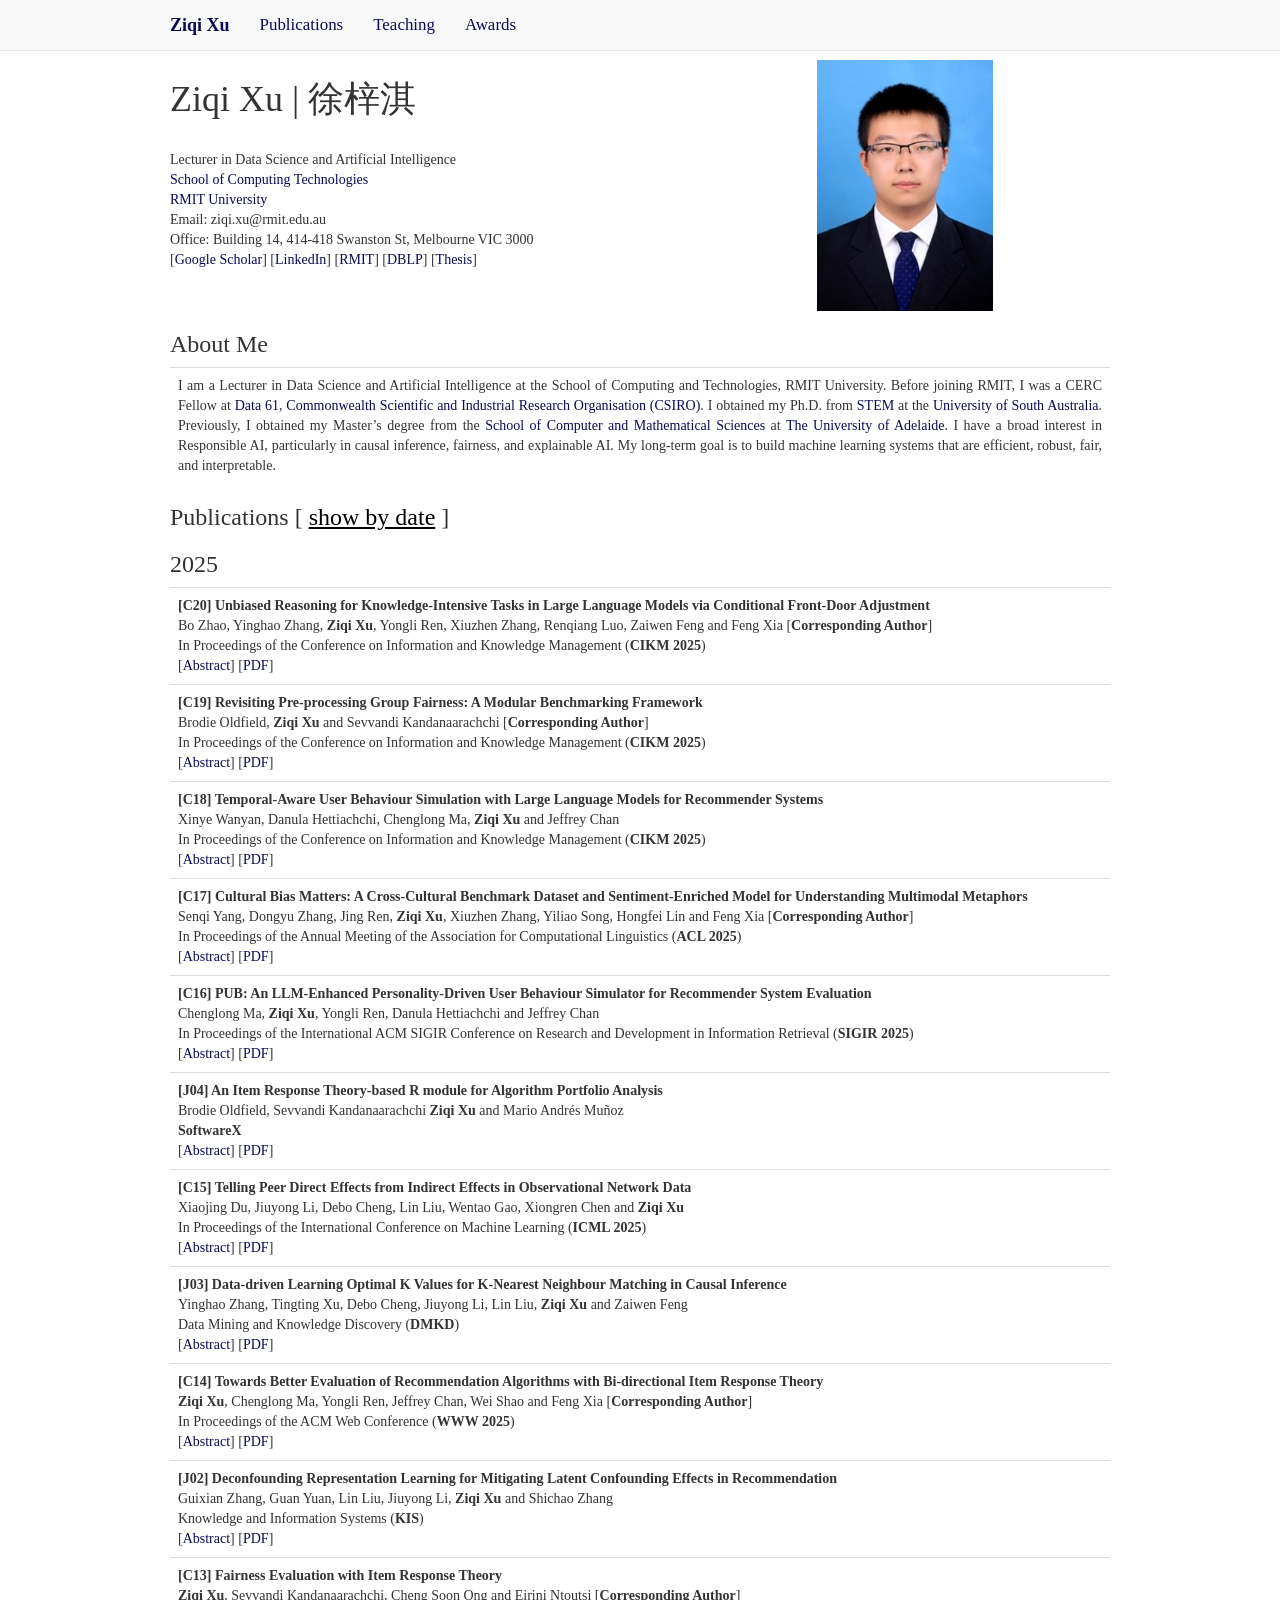
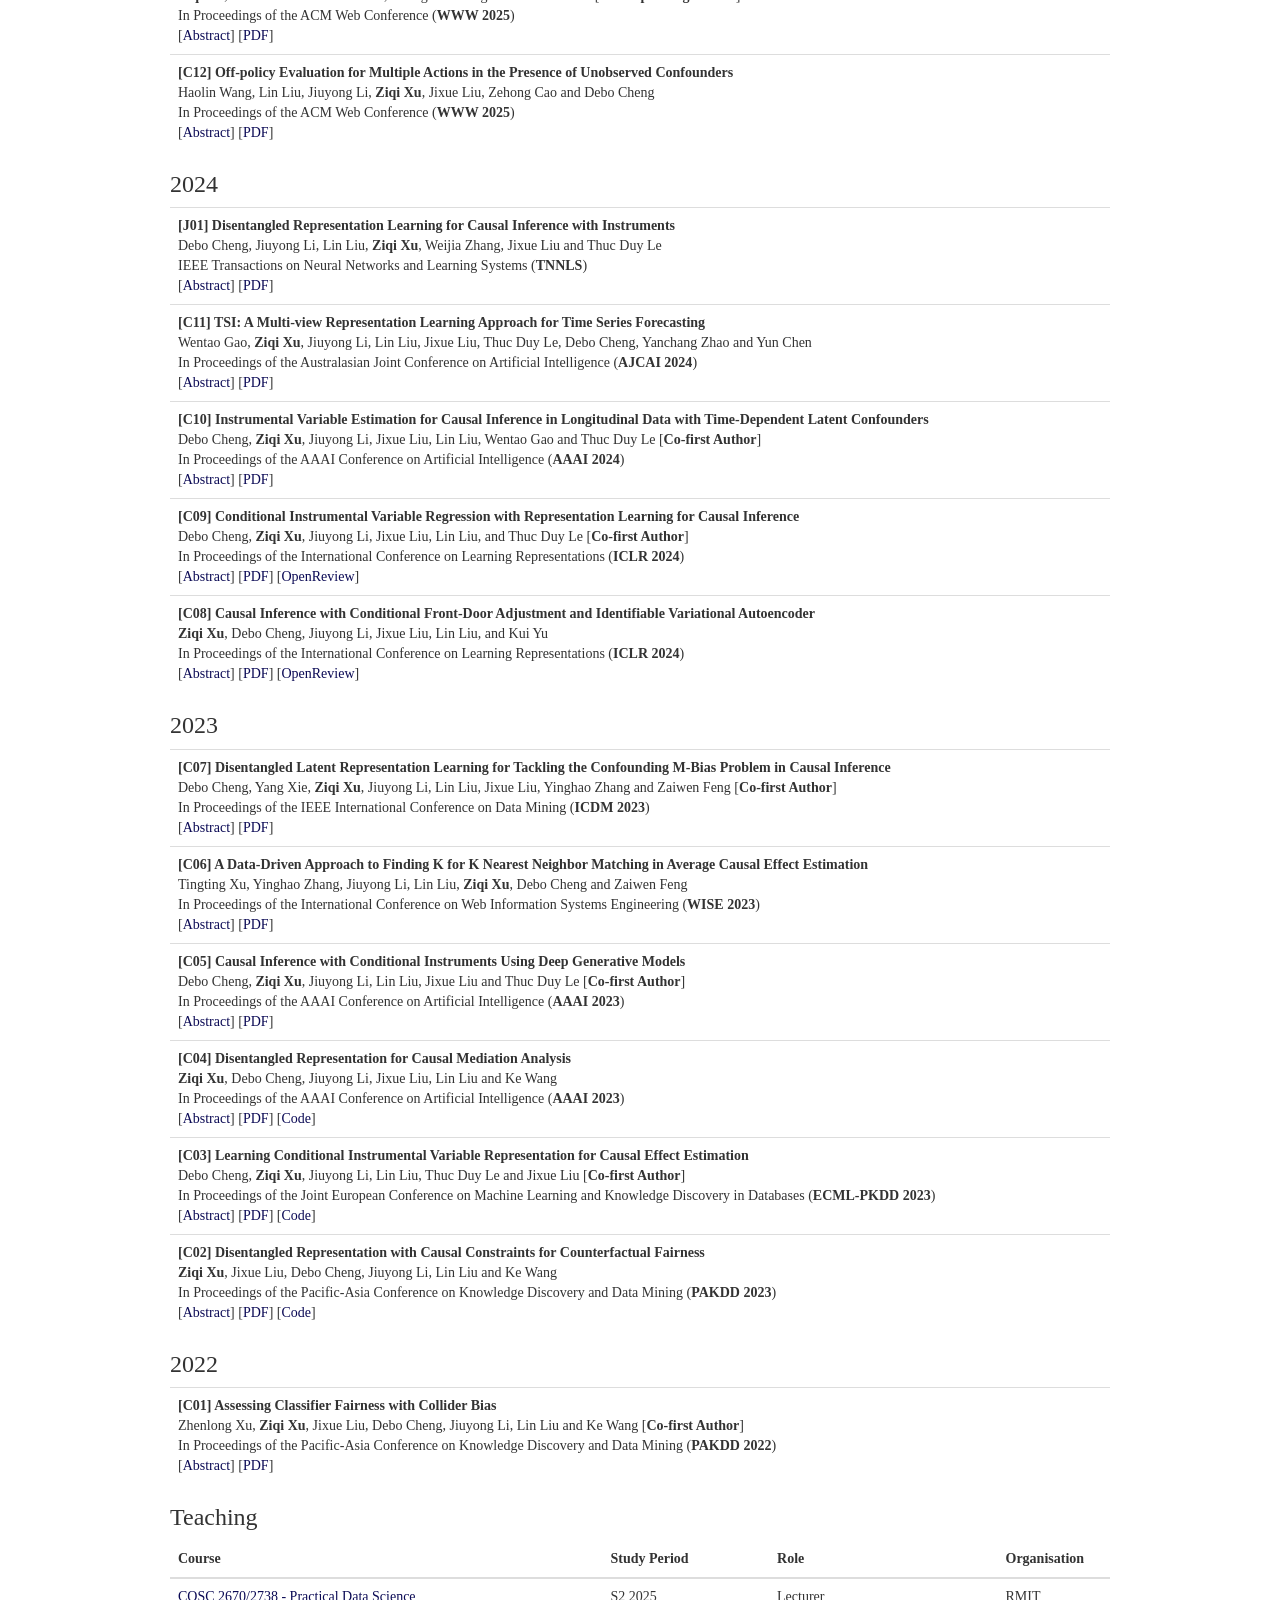
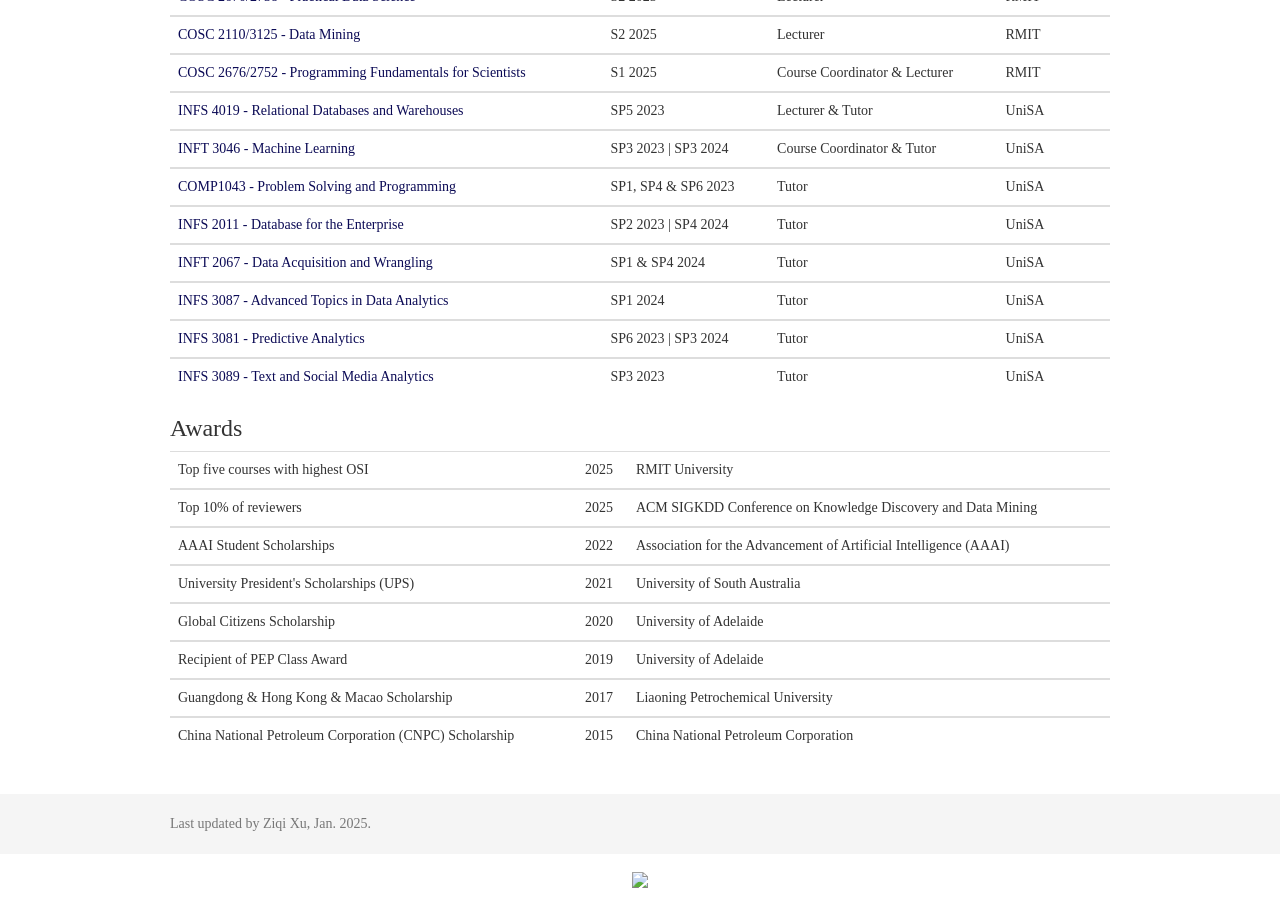
==== commit 275303af: "Add files via upload" ====
--- a/index.html
+++ b/index.html
@@ -146,6 +146,45 @@
 
             <div id="all-papers-container" style="display:none">
                 <div class="pubs" paper-year="2025" paper-select="true" topic="">
+                    <strong>[C20] Unbiased Reasoning for Knowledge-Intensive Tasks in Large Language Models via Conditional Front-Door Adjustment </strong>
+                    <br> Bo Zhao, Yinghao Zhang, <b>Ziqi Xu</b>, Yongli Ren, Xiuzhen Zhang, Renqiang Luo, Zaiwen Feng and Feng Xia [<b>Corresponding Author</b>]
+                    <br> In Proceedings of the Conference on Information and Knowledge Management (<b>CIKM 2025</b>)
+                    <br> [<a href="javascript:void(0)" onclick="display('C20')">Abstract</a>]
+                    [<a href="./paper/C20.pdf">PDF</a>]
+                    <div id="C20" style="display:none">
+                        <p style="text-align: justify;">
+                            Large Language Models (LLMs) have shown impressive capabilities in natural language processing but still struggle to perform well on knowledge-intensive tasks that require deep reasoning and the integration of external knowledge. Although methods such as Retrieval-Augmented Generation (RAG) and Chain-of-Thought (CoT) have been proposed to enhance LLMs with external knowledge, they still suffer from internal bias in LLMs, which often leads to incorrect answers. In this paper, we propose a novel causal prompting framework, Conditional Front-Door Prompting (CFD-Prompting), which enables the unbiased estimation of the causal effect between the query and the answer, conditional on external knowledge, while mitigating internal bias. By constructing counterfactual external knowledge, our framework simulates how the query behaves under varying contexts, addressing the challenge that the query is fixed and is not amenable to direct causal intervention. Compared to the standard front-door adjustment, the conditional variant operates under weaker assumptions, enhancing both robustness and generalisability of the reasoning process. Extensive experiments across multiple LLMs and benchmark datasets demonstrate that CFD-Prompting significantly outperforms existing baselines in both accuracy and robustness.
+                        </p>
+                    </div>
+                </div>
+
+                <div class="pubs" paper-year="2025" paper-select="true" topic="">
+                    <strong>[C19] Revisiting Pre-processing Group Fairness: A Modular Benchmarking Framework </strong>
+                    <br> Brodie Oldfield, <b>Ziqi Xu</b> and Sevvandi Kandanaarachchi [<b>Corresponding Author</b>]
+                    <br> In Proceedings of the Conference on Information and Knowledge Management (<b>CIKM 2025</b>)
+                    <br> [<a href="javascript:void(0)" onclick="display('C19')">Abstract</a>]
+                    [<a href="./paper/C19.pdf">PDF</a>]
+                    <div id="C19" style="display:none">
+                        <p style="text-align: justify;">
+                            As machine learning systems become increasingly integrated into high-stakes decision-making processes, ensuring fairness in algorithmic outcomes has become a critical concern. Methods to mitigate bias typically fall into three categories: pre-processing, in-processing, and post-processing. While significant attention has been devoted to the latter two, pre-processing methods, which operate at the data level and offer advantages such as model-agnosticism and improved privacy compliance, have received comparatively less focus and lack standardised evaluation tools. In this work, we introduce FairPrep, an extensible and modular benchmarking framework designed to evaluate fairness-aware pre-processing techniques on tabular datasets. Built on the AIF360 platform, FairPrep allows seamless integration of datasets, fairness interventions, and predictive models. It features a batch-processing interface that enables efficient experimentation and automatic reporting of fairness and utility metrics. By offering standardised pipelines and supporting reproducible evaluations, FairPrep fills a critical gap in the fairness benchmarking landscape and provides a practical foundation for advancing data-level fairness research.
+                        </p>
+                    </div>
+                </div>
+
+                <div class="pubs" paper-year="2025" paper-select="true" topic="">
+                    <strong>[C18] Temporal-Aware User Behaviour Simulation with Large Language Models for Recommender Systems </strong>
+                    <br> Xinye Wanyan, Danula Hettiachchi, Chenglong Ma, <b>Ziqi Xu</b> and Jeffrey Chan
+                    <br> In Proceedings of the Conference on Information and Knowledge Management (<b>CIKM 2025</b>)
+                    <br> [<a href="javascript:void(0)" onclick="display('C18')">Abstract</a>]
+                    [<a href="./paper/C18.pdf">PDF</a>]
+                    <div id="C18" style="display:none">
+                        <p style="text-align: justify;">
+                            Large Language Models (LLMs) demonstrate human-like capabilities in language understanding, reasoning, and generation, driving interest in using LLM-based agents to simulate human feedback in recommender systems. However, most existing approaches rely on static user profiling, neglecting the temporal and dynamic nature of user interests. This limitation stems from a disconnect between language modelling and behaviour modelling, which constrains the capacity of agents to represent sequential patterns. To address this challenge, we propose a Dynamic Temporal-aware Agent-based simulator for Recommender Systems, DyTA4Rec, which enables agents to model and utilise evolving user behaviour based on historical interactions. DyTA4Rec features a dynamic updater for real-time profile refinement, temporal-enhanced prompting for sequential context, and self-adaptive aggregation for coherent feedback. Experimental results at group and individual levels show that DyTA4Rec significantly improves the alignment between simulated and actual user behaviour by modelling dynamic characteristics and enhancing temporal awareness in LLM-based agents.
+                        </p>
+                    </div>
+                </div>
+
+                <div class="pubs" paper-year="2025" paper-select="true" topic="">
                     <strong>[C17] Cultural Bias Matters: A Cross-Cultural Benchmark Dataset and Sentiment-Enriched Model for Understanding Multimodal Metaphors </strong>
                     <br> Senqi Yang, Dongyu Zhang, Jing Ren, <b>Ziqi Xu</b>, Xiuzhen Zhang, Yiliao Song, Hongfei Lin and Feng Xia [<b>Corresponding Author</b>]
                     <br> In Proceedings of the Annual Meeting of the Association for Computational Linguistics (<b>ACL 2025</b>)
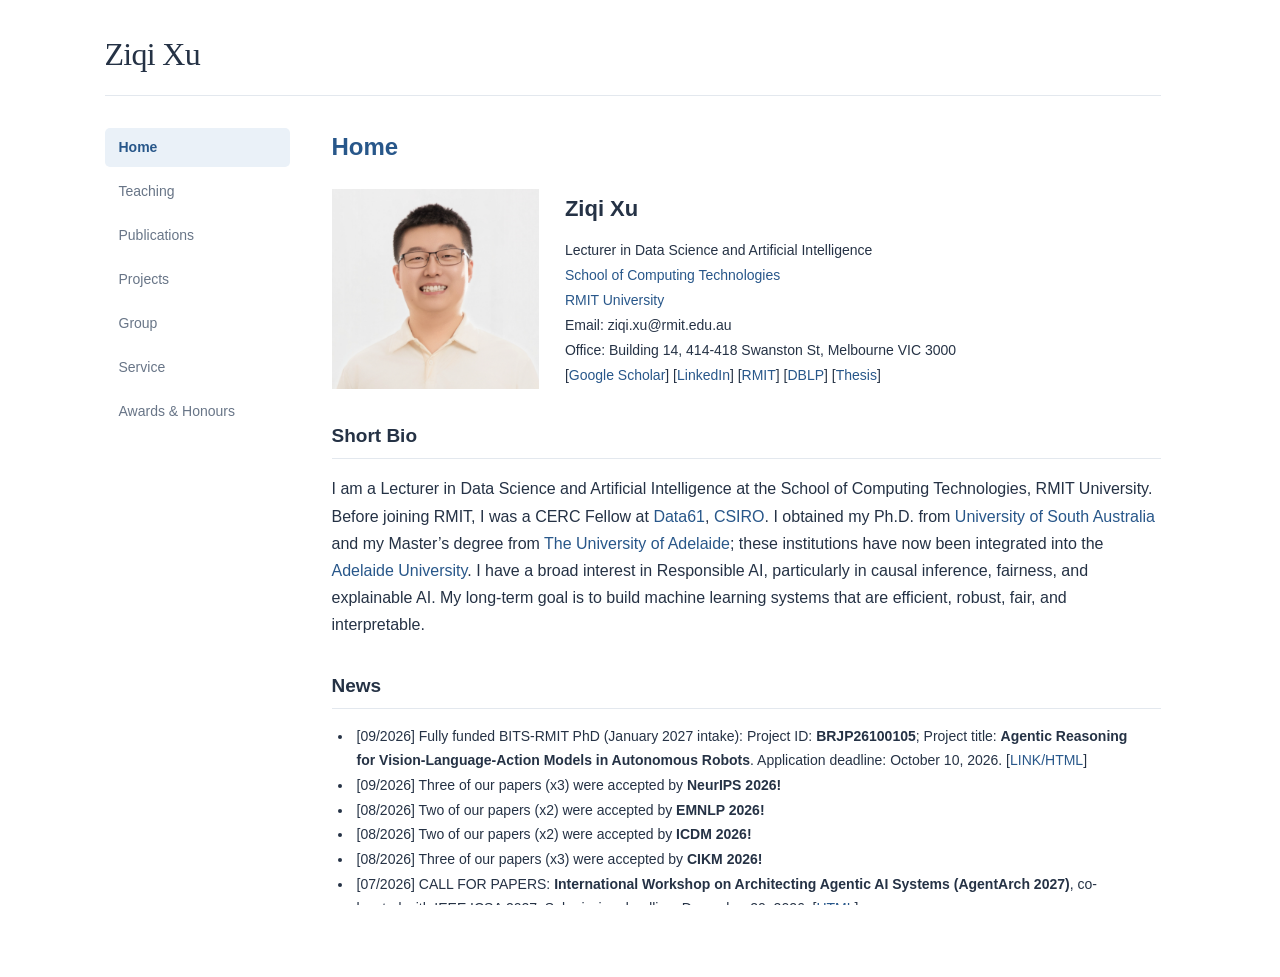
==== commit 83fb7cdc: "Add files via upload" ====
--- a/index.html
+++ b/index.html
@@ -1,1037 +1,73 @@
 <!DOCTYPE html>
 <html lang="en">
+<head>
+    <link rel="icon" type="image/png" href="icons/RMIT.png">
+    <meta charset="utf-8">
+    <meta name="viewport" content="width=device-width, initial-scale=1">
+    <link rel="stylesheet" href="style.css?v=20261005-2">
+    <link rel="stylesheet" href="home.css?v=20261005-2">
+    <title>Ziqi Xu — Home</title>
+</head>
+<body>
+<header class="site-header"><h1>Ziqi Xu</h1><hr></header>
+<div class="site-layout">
+<nav id="layout-menu" aria-label="Main navigation">
+    <div class="menu-item"><a href="index.html" class="current" aria-current="page">Home</a></div>
+    <div class="menu-item"><a href="teaching.html">Teaching</a></div>
+    <div class="menu-item"><a href="publications.html">Publications</a></div>
+    <div class="menu-item"><a href="projects.html">Projects</a></div>
+    <div class="menu-item"><a href="groups.html">Group</a></div>
+    <div class="menu-item"><a href="service.html">Service</a></div>
+    <div class="menu-item"><a href="award.html">Awards & Honours</a></div>
+</nav>
+<main id="layout-content">
+<h1>Home</h1>
+<table class="imgtable" style="width: 100%;">
+<tr valign="middle">
+    <td>
+        <img src="ZiqiXu.png" alt="Ziqi Xu" height="200">
+    </td>
 
-<head>
-    <meta http-equiv="Content-Type" content="text/html; charset=UTF-8">
-    <meta charset="utf-8">
-    <meta http-equiv="X-UA-Compatible" content="IE=edge">
-    <link rel="icon" href="icons/RMIT.png" sizes="16x16" type="image/png">
-    <meta name="viewport" content="width=device-width, initial-scale=1">
-    <meta name="description" content="Homepage">
-    <meta name="author" content="Ziqi Xu">
-    <meta name="keywords"
-        content="Ziqi Xu RMIT Royal Melbourne Institute of Technology CSIRO Data 61 University of South Australia The University of Adelaide">
+    <td>
+        <p class="profile-name">Ziqi Xu</p>
 
-    <title>Ziqi Xu's Homepage</title>
+        <p>
+            Lecturer in Data Science and Artificial Intelligence <br>
+            <a href="https://www.rmit.edu.au/about/schools-colleges/computing-technologies">School of Computing Technologies</a> <br>
+            <a href="https://www.rmit.edu.au/">RMIT University</a> <br>
+            Email: ziqi.xu@rmit.edu.au <br>
+            Office: Building 14, 414-418 Swanston St, Melbourne VIC 3000 <br>
+            [<a href="https://scholar.google.com.au/citations?user=znODztEAAAAJ&hl=en">Google Scholar</a>] 
+            [<a href="https://www.linkedin.com/in/ziqi-xu-846510113/">LinkedIn</a>]
+            [<a href="https://www.rmit.edu.au/profiles/x/ziqi-xu">RMIT</a>]
+            [<a href="https://dblp.org/pid/255/6518-1.html">DBLP</a>]
+            [<a href="https://find.library.unisa.edu.au/discovery/delivery/61USOUTHAUS_INST:UNISA/12290010410001831">Thesis</a>]
+        </p>
+    </td>
+</tr>
+</table>
 
-    <!-- Bootstrap core CSS -->
-    <link href="./css/bootstrap.min.css" rel="stylesheet">
-    <link href="./css/non-responsive.css" rel="stylesheet">
-    <link href="./css/social-buttons-3.css" rel="stylesheet">
-    <script src="./js/ie-emulation-modes-warning.js"></script>
-    <link href="./font-awesome-4.2.0/css/font-awesome.min.css" rel="stylesheet">
+<h2 id="bio">Short Bio</h2>
 
-    <!-- Customize CSS -->
-    <link href="./css/ziqi.css" rel="stylesheet">
-        
-    <script type="text/javascript">
-        // 全局变量控制当前的选择状态
-        var is_selected = false; // 初始状态为 "by date"
+<p>
+I am a Lecturer in Data Science and Artificial Intelligence at the School of Computing Technologies, RMIT University. Before joining RMIT, I was a CERC Fellow at <a href="https://www.csiro.au/en/about/people/business-units/data61">Data61</a>, <a href="https://www.csiro.au/en/">CSIRO</a>. I obtained my Ph.D. from <a href="https://www.unisa.edu.au/">University of South Australia</a> and my Master’s degree from <a href="https://www.adelaide.edu.au/">The University of Adelaide</a>; these institutions have now been integrated into the <a href="https://adelaide.edu.au/"> Adelaide University</a>. I have a broad interest in Responsible AI, particularly in causal inference, fairness, and explainable AI. My long-term goal is to build machine learning systems that are efficient, robust, fair, and interpretable.
+</p>
 
-        // 页面加载时的初始化函数
-        window.onload = function () {
-            // 默认触发 "by date" 按钮的点击事件
-            document.getElementById("pub-by-date").click();
-        };
+<section aria-labelledby="news-heading">
+<h2 id="news-heading">News</h2>
+<div class="news-panel" role="region" aria-labelledby="news-heading" tabindex="0">
+    <ul class="news-list">
+        <li>[09/2026] Fully funded BITS-RMIT PhD (January 2027 intake): Project ID: <strong>BRJP26100105</strong>; Project title: <strong>Agentic Reasoning for Vision-Language-Action Models in Autonomous Robots</strong>. Application deadline: October 10, 2026. [<a href="https://bitspilaniedu.com/rmit/bitsrmitphdwebsite/default.aspx">LINK/HTML</a>]</li>
+        <li>[09/2026] Three of our papers (x3) were accepted by <strong>NeurIPS 2026!</strong></li>
+        <li>[08/2026] Two of our papers (x2) were accepted by <strong>EMNLP 2026!</strong></li>
+        <li>[08/2026] Two of our papers (x2) were accepted by <strong>ICDM 2026!</strong></li>
+        <li>[08/2026] Three of our papers (x3) were accepted by <strong>CIKM 2026!</strong></li>
+        <li>[07/2026] CALL FOR PAPERS: <strong>International Workshop on Architecting Agentic AI Systems (AgentArch 2027)</strong>, co-located with IEEE ICSA 2027. Submission deadline: December 20, 2026. [<a href="https://agentarch.org/">HTML</a>]</li>
+    </ul>
+</div>
+</section>
 
-        function display(id) {
-            // 切换元素的显示状态
-            var currentDisplay = document.getElementById(id).style.display;
-            if (currentDisplay == 'none') {
-                document.getElementById(id).style.display = "inline";
-            } else {
-                document.getElementById(id).style.display = "none";
-            }
-
-            // 根据当前状态决定触发的按钮
-            if (is_selected) {
-                document.getElementById("pub-by-selected").click();
-            } else {
-                document.getElementById("pub-by-date").click();
-            }
-        }
-    </script>
-</head>
-
-
-<body data-feedly-mini="yes">
-    <nav class="navbar navbar-default navbar-fixed-top">
-        <div class="container">
-            <div class="navbar-header">
-                <button type="button" class="navbar-toggle" data-toggle="collapse" data-target=".navbar-collapse">
-                    <span class="sr-only">Toggle navigation</span>
-                    <span class="icon-bar"></span>
-                    <span class="icon-bar"></span>
-                    <span class="icon-bar"></span>
-                </button>
-                <a class="scroll-top navbar-brand" href="https://iron13.github.io/"><b>Ziqi Xu</b></a>
-            </div>
-            <div id="navbar" class="collapse navbar-collapse">
-                <ul class="nav navbar-nav">
-                    <!-- <li><a href="#education">Education</a></li> -->
-                    <li><a href="#publication">Publications</a></li>
-                    <!-- <li><a href="#people">People</a></li> -->
-                    <li><a href="#teaching">Teaching</a></li>
-                    <!-- <li><a href="#service">Academic Services</a></li> -->
-                    <li><a href="#awards">Awards</a></li>
-                    <!-- <li><a href="#misc">Misc</a></li> -->
-                </ul>
-            </div>
-            <!--/.nav-collapse -->
-        </div>
-    </nav>
-
-    <!-- Begin page content -->
-    <div class="container">
-        <div class="row">
-            <div class="col-md-8">
-                <h1>Ziqi Xu | 徐梓淇 </h1>
-                <address>
-                    <br> Lecturer in Data Science and Artificial Intelligence
-                    <br> <a href="https://www.rmit.edu.au/about/schools-colleges/computing-technologies">School of
-                        Computing Technologies</a>
-                    <br> <a href="https://www.rmit.edu.au/">RMIT University</a>
-                    <!-- <br> Email: ziqi.xu@data61.csiro.au | ziqi.xu@mymail.unisa.edu.au | ziqi.xu@unisa.edu.au -->
-                    <br> Email: ziqi.xu@rmit.edu.au
-                    <br> Office: Building 14, 414-418 Swanston St, Melbourne VIC 3000
-                    <br>
-                    <!-- [<a href="./paper/Resume_ZiqiXu.pdf">Resume</a>]  -->
-                    [<a href="https://scholar.google.com.au/citations?user=znODztEAAAAJ&hl=en">Google Scholar</a>]
-                    [<a href="https://www.linkedin.com/in/ziqi-xu-846510113/">LinkedIn</a>]
-                    [<a href="https://www.rmit.edu.au/profiles/x/ziqi-xu">RMIT</a>]
-                    [<a href="https://dblp.org/pid/255/6518-1.html">DBLP</a>]
-                    [<a
-                        href="https://find.library.unisa.edu.au/discovery/delivery/61USOUTHAUS_INST:UNISA/12290010410001831">Thesis</a>]
-                    <!-- [<a href="">Thesis</a>] -->
-                </address>
-            </div>
-            <div class="col-md-4">
-                <img height="400" width="320" decoding="async" loading="lazy" src="./images/ziqi.jpg" class="img_responsive img-responsive">
-            </div>
-        </div>
-
-        <span id="bio" name="bio">
-            <h3>About Me</h3>
-        </span>
-        <table class="table table-hover">
-            <p style="top-margin: 100px"></p>
-            <td style="text-align: justify;">
-                I am a Lecturer in Data Science and Artificial Intelligence at the School of Computing and Technologies,
-                RMIT University. Before joining RMIT, I was a CERC Fellow at <a
-                    href="https://www.csiro.au/en/about/people/business-units/data61">Data 61</a>, <a
-                    href="https://www.csiro.au/en/">Commonwealth Scientific and Industrial Research Organisation
-                    (CSIRO)</a>. I obtained my Ph.D. from <a
-                    href="https://www.unisa.edu.au/about-unisa/academic-units/stem/">STEM</a> at the <a
-                    href="https://www.unisa.edu.au/">University of South Australia</a>. Previously, I obtained my
-                Master’s degree from the <a
-                    href="https://set.adelaide.edu.au/computer-and-mathematical-sciences/">School of Computer and
-                    Mathematical Sciences</a> at <a href="https://www.adelaide.edu.au/">The University of Adelaide</a>.
-                I have a broad interest in Responsible AI, particularly in causal inference, fairness, and explainable
-                AI. My long-term goal is to build machine learning systems that are efficient, robust, fair, and
-                interpretable.
-
-
-                <!-- I am a CERC Fellow at the <a href="https://www.csiro.au/en/about/people/business-units/data61">Data 61</a>, <a href="https://www.csiro.au/en/">Commonwealth Scientific and Industrial Research Organisation (CSIRO)</a>. I am working with Dr. <a href="https://sevvandi.netlify.app/">Sevvandi Kandanaarachchi</a> in the Analytics and Decision Sciences Program. I obtained my Ph.D. from the <a href="https://www.unisa.edu.au/about-unisa/academic-units/stem/">STEM</a>, <a href="https://www.unisa.edu.au/">University of South Australia</a>, where I was supervised by Prof. <a href="https://people.unisa.edu.au/jiuyong.li">Jiuyong Li</a>. During my Ph.D., I also worked closely with A/Prof. <a href="https://people.unisa.edu.au/jixue.liu">Jixue Liu</a> and Prof. <a href="https://people.unisa.edu.au/lin.liu">Lin Liu</a>. Previously, I obtained my Master's degree from the <a href="https://set.adelaide.edu.au/computer-and-mathematical-sciences/">School of Computer and Mathematical Sciences</a> at <a href="https://www.adelaide.edu.au/">The University of Adelaide</a>, where I was supervised by Dr. <a href="https://researchers.adelaide.edu.au/profile/wei.e.zhang">Wei Zhang</a>. My research interests are broadly in data mining and machine learning, with a particular focus on causal inference, and fairness.  -->
-            </td>
-        </table>
-
-        <h4 id="publication" name="publication">
-            <h3> Publications
-                [
-                <!-- <a href="" id="pub-by-selected">show selected</a> / -->
-                <a href="" id="pub-by-date" style="text-decoration: underline; color: rgb(0, 0, 0);">show
-                    by date</a>
-                ]
-            </h3>
-
-            <div id="all-papers-container" style="display:none">
-                <div class="pubs" paper-year="2025" paper-select="true" topic="">
-                    <strong>[C20] Unbiased Reasoning for Knowledge-Intensive Tasks in Large Language Models via Conditional Front-Door Adjustment </strong>
-                    <br> Bo Zhao, Yinghao Zhang, <b>Ziqi Xu</b>, Yongli Ren, Xiuzhen Zhang, Renqiang Luo, Zaiwen Feng and Feng Xia [<b>Corresponding Author</b>]
-                    <br> In Proceedings of the Conference on Information and Knowledge Management (<b>CIKM 2025</b>)
-                    <br> [<a href="javascript:void(0)" onclick="display('C20')">Abstract</a>]
-                    [<a href="./paper/C20.pdf">PDF</a>]
-                    <div id="C20" style="display:none">
-                        <p style="text-align: justify;">
-                            Large Language Models (LLMs) have shown impressive capabilities in natural language processing but still struggle to perform well on knowledge-intensive tasks that require deep reasoning and the integration of external knowledge. Although methods such as Retrieval-Augmented Generation (RAG) and Chain-of-Thought (CoT) have been proposed to enhance LLMs with external knowledge, they still suffer from internal bias in LLMs, which often leads to incorrect answers. In this paper, we propose a novel causal prompting framework, Conditional Front-Door Prompting (CFD-Prompting), which enables the unbiased estimation of the causal effect between the query and the answer, conditional on external knowledge, while mitigating internal bias. By constructing counterfactual external knowledge, our framework simulates how the query behaves under varying contexts, addressing the challenge that the query is fixed and is not amenable to direct causal intervention. Compared to the standard front-door adjustment, the conditional variant operates under weaker assumptions, enhancing both robustness and generalisability of the reasoning process. Extensive experiments across multiple LLMs and benchmark datasets demonstrate that CFD-Prompting significantly outperforms existing baselines in both accuracy and robustness.
-                        </p>
-                    </div>
-                </div>
-
-                <div class="pubs" paper-year="2025" paper-select="true" topic="">
-                    <strong>[C19] Revisiting Pre-processing Group Fairness: A Modular Benchmarking Framework </strong>
-                    <br> Brodie Oldfield, <b>Ziqi Xu</b> and Sevvandi Kandanaarachchi [<b>Corresponding Author</b>]
-                    <br> In Proceedings of the Conference on Information and Knowledge Management (<b>CIKM 2025</b>)
-                    <br> [<a href="javascript:void(0)" onclick="display('C19')">Abstract</a>]
-                    [<a href="./paper/C19.pdf">PDF</a>]
-                    <div id="C19" style="display:none">
-                        <p style="text-align: justify;">
-                            As machine learning systems become increasingly integrated into high-stakes decision-making processes, ensuring fairness in algorithmic outcomes has become a critical concern. Methods to mitigate bias typically fall into three categories: pre-processing, in-processing, and post-processing. While significant attention has been devoted to the latter two, pre-processing methods, which operate at the data level and offer advantages such as model-agnosticism and improved privacy compliance, have received comparatively less focus and lack standardised evaluation tools. In this work, we introduce FairPrep, an extensible and modular benchmarking framework designed to evaluate fairness-aware pre-processing techniques on tabular datasets. Built on the AIF360 platform, FairPrep allows seamless integration of datasets, fairness interventions, and predictive models. It features a batch-processing interface that enables efficient experimentation and automatic reporting of fairness and utility metrics. By offering standardised pipelines and supporting reproducible evaluations, FairPrep fills a critical gap in the fairness benchmarking landscape and provides a practical foundation for advancing data-level fairness research.
-                        </p>
-                    </div>
-                </div>
-
-                <div class="pubs" paper-year="2025" paper-select="true" topic="">
-                    <strong>[C18] Temporal-Aware User Behaviour Simulation with Large Language Models for Recommender Systems </strong>
-                    <br> Xinye Wanyan, Danula Hettiachchi, Chenglong Ma, <b>Ziqi Xu</b> and Jeffrey Chan
-                    <br> In Proceedings of the Conference on Information and Knowledge Management (<b>CIKM 2025</b>)
-                    <br> [<a href="javascript:void(0)" onclick="display('C18')">Abstract</a>]
-                    [<a href="./paper/C18.pdf">PDF</a>]
-                    <div id="C18" style="display:none">
-                        <p style="text-align: justify;">
-                            Large Language Models (LLMs) demonstrate human-like capabilities in language understanding, reasoning, and generation, driving interest in using LLM-based agents to simulate human feedback in recommender systems. However, most existing approaches rely on static user profiling, neglecting the temporal and dynamic nature of user interests. This limitation stems from a disconnect between language modelling and behaviour modelling, which constrains the capacity of agents to represent sequential patterns. To address this challenge, we propose a Dynamic Temporal-aware Agent-based simulator for Recommender Systems, DyTA4Rec, which enables agents to model and utilise evolving user behaviour based on historical interactions. DyTA4Rec features a dynamic updater for real-time profile refinement, temporal-enhanced prompting for sequential context, and self-adaptive aggregation for coherent feedback. Experimental results at group and individual levels show that DyTA4Rec significantly improves the alignment between simulated and actual user behaviour by modelling dynamic characteristics and enhancing temporal awareness in LLM-based agents.
-                        </p>
-                    </div>
-                </div>
-
-                <div class="pubs" paper-year="2025" paper-select="true" topic="">
-                    <strong>[C17] Cultural Bias Matters: A Cross-Cultural Benchmark Dataset and Sentiment-Enriched Model for Understanding Multimodal Metaphors </strong>
-                    <br> Senqi Yang, Dongyu Zhang, Jing Ren, <b>Ziqi Xu</b>, Xiuzhen Zhang, Yiliao Song, Hongfei Lin and Feng Xia [<b>Corresponding Author</b>]
-                    <br> In Proceedings of the Annual Meeting of the Association for Computational Linguistics (<b>ACL 2025</b>)
-                    <br> [<a href="javascript:void(0)" onclick="display('C17')">Abstract</a>]
-                    [<a href="./paper/C17.pdf">PDF</a>]
-                    <div id="C17" style="display:none">
-                        <p style="text-align: justify;">
-                            Metaphors are pervasive in communication, making them crucial for natural language processing (NLP). Previous research on automatic metaphor processing predominantly relies on training data consisting of English samples, which often reflect Western European or North American biases. This cultural skew can lead to an overestimation of model performance and contributions to NLP progress. However, the impact of cultural bias on metaphor processing, particularly in multimodal contexts, remains largely unexplored. To address this gap, we introduce MultiMM, a Multicultural Multimodal Metaphor dataset designed for cross-cultural studies of metaphor in Chinese and English. MultiMM consists of 8,461 text-image advertisement pairs, each accompanied by fine-grained annotations, providing a deeper understanding of multimodal metaphors beyond a single cultural domain. Additionally, we propose Sentiment-Enriched Metaphor Detection (SEMD), a baseline model that integrates sentiment embeddings to enhance metaphor comprehension across cultural backgrounds. Experimental results validate the effectiveness of SEMD on metaphor detection and sentiment analysis tasks. We hope this work increases awareness of cultural bias in NLP research and contributes to the development of fairer and more inclusive language models.
-                        </p>
-                    </div>
-                </div>
-
-                <div class="pubs" paper-year="2025" paper-select="true" topic="">
-                    <strong>[C16] PUB: An LLM-Enhanced Personality-Driven User Behaviour Simulator for Recommender
-                        System Evaluation </strong>
-                    <br> Chenglong Ma, <b>Ziqi Xu</b>, Yongli Ren, Danula Hettiachchi and Jeffrey Chan
-                    <br> In Proceedings of the International ACM SIGIR Conference on Research and Development in
-                    Information Retrieval (<b>SIGIR 2025</b>)
-                    <br> [<a href="javascript:void(0)" onclick="display('PUB-abs')">Abstract</a>]
-                    [<a href="./paper/PUB.pdf">PDF</a>]
-                    <div id="PUB-abs" style="display:none">
-                        <p style="text-align: justify;">
-                            Traditional offline evaluation methods for recommender systems struggle to capture the
-                            complexity of modern platforms due to sparse behavioural signals, noisy data, and limited
-                            modelling of user personality traits. While simulation frameworks can generate synthetic
-                            data to address these gaps, existing methods fail to replicate behavioural diversity,
-                            limiting their effectiveness. To overcome these challenges, we propose the
-                            Personality-driven User Behaviour Simulator (PUB), an LLM-based simulation framework that
-                            integrates the Big Five personality traits to model personalised user behaviour. PUB
-                            dynamically infers user personality from behavioural logs (e.g., ratings, reviews) and item
-                            metadata, then generates synthetic interactions that preserve statistical fidelity to
-                            real-world data. Experiments on the Amazon review dataset show that logs generated by PUB
-                            closely align with real user behaviour and reveal meaningful associations between
-                            personality traits and recommendation outcomes. These results highlight the potential of the
-                            personality-driven simulator to advance recommender system evaluation, offering scalable,
-                            controllable, high-fidelity alternatives to resource-intensive real-world experiments.
-                        </p>
-                    </div>
-                </div>
-
-                <div class="pubs" paper-year="2025" paper-select="true" topic="">
-                    <strong>[J04] An Item Response Theory-based R module for Algorithm Portfolio Analysis </strong>
-                    <br> Brodie Oldfield, Sevvandi Kandanaarachchi <b>Ziqi Xu</b> and Mario Andrés Muñoz
-                    <br> <b>SoftwareX</b>
-                    <br> [<a href="javascript:void(0)" onclick="display('J04')">Abstract</a>]
-                    [<a href="./paper/J04.pdf">PDF</a>]
-                    <div id="J04" style="display:none">
-                        <p style="text-align: justify;">
-                            Experimental evaluation is crucial in AI research, especially for assessing algorithms across diverse tasks. Many studies often evaluate a limited set of algorithms, failing to fully understand their strengths and weaknesses within a comprehensive portfolio. This paper introduces an Item Response Theory (IRT) based analysis tool for algorithm portfolio evaluation called AIRT-Module. Traditionally used in educational psychometrics, IRT models test question difficulty and student ability using responses to test questions. Adapting IRT to algorithm evaluation, the AIRT-Module contains a Shiny web application and the R package airt. AIRT-Module uses algorithm performance measures to compute anomalousness, consistency, and difficulty limits for an algorithm and the difficulty of test instances. The strengths and weaknesses of algorithms are visualised using the difficulty spectrum of the test instances. AIRT-Module offers a detailed understanding of algorithm capabilities across varied test instances, thus enhancing comprehensive AI method assessment.
-                        </p>
-                    </div>
-                </div>
-
-                <div class="pubs" paper-year="2025" paper-select="true" topic="">
-                    <strong>[C15] Telling Peer Direct Effects from Indirect Effects in Observational Network Data </strong>
-                    <br> Xiaojing Du, Jiuyong Li, Debo Cheng, Lin Liu, Wentao Gao, Xiongren Chen and <b>Ziqi Xu</b>
-                    <br> In Proceedings of the International Conference on Machine Learning (<b>ICML 2025</b>)
-                    <br> [<a href="javascript:void(0)" onclick="display('C15')">Abstract</a>]
-                    [<a href="./paper/C15.pdf">PDF</a>]
-                    <div id="C15" style="display:none">
-                        <p style="text-align: justify;">
-                            Estimating causal effects is crucial for decision-makers in many applications, but it is particularly challenging with observational network data due to peer interactions. Some algorithms have been proposed to estimate causal effects involving network data, particularly peer effects, but they often fail to tell apart diverse peer effects. To address this issue, we propose a general setting which considers both peer direct effects and peer indirect effects, and the effect of an individual's own treatment, and provide the identification conditions of these causal effects. To differentiate these effects, we leverage causal mediation analysis and tailor it specifically for network data. Furthermore, given the inherent challenges of accurately estimating effects in networked environments, we propose to incorporate attention mechanisms to capture the varying influences of different neighbors and to explore high-order neighbor effects using multi-layer graph neural networks (GNNs). Additionally, we employ the Hilbert-Schmidt Independence Criterion (HSIC) to further enhance the model’s robustness and accuracy. Extensive experiments on two semi-synthetic datasets derived from real-world networks and on a dataset from a recommendation system confirm the effectiveness of our approach. Our findings have the potential to improve intervention strategies in networked systems, particularly in social networks and public health.
-                        </p>
-                    </div>
-                </div>
-
-                <div class="pubs" paper-year="2025" paper-select="true" topic="">
-                    <strong>[J03] Data-driven Learning Optimal K Values for K-Nearest Neighbour Matching in Causal Inference </strong>
-                    <br> Yinghao Zhang, Tingting Xu, Debo Cheng, Jiuyong Li, Lin Liu, <b>Ziqi Xu</b> and Zaiwen Feng
-                    <br> Data Mining and Knowledge Discovery (<b>DMKD</b>)
-                    <br> [<a href="javascript:void(0)" onclick="display('J03')">Abstract</a>]
-                    [<a href="./paper/J03.pdf">PDF</a>]
-                    <div id="J03" style="display:none">
-                        <p style="text-align: justify;">
-                            Within the realm of causal inference, a pivotal task involves causal effect estimation from observational data when there exist confounding variables. The K-Nearest Neighbour Matching (K-NNM) method is widely applied to handle confounding bias, but its general application sets a uniform K value for all samples, which can lead to suboptimal results in practice. To overcome this limitation, this paper introduces a novel method for causal effect estimation called Dynamic K-Nearest Neighbour Matching (DK-NNM). The DK-NNM method employs a data-driven learning strategy to determine the optimal value of K for each sample. In practice, DK-NNM reconstructs a sparse coefficient matrix for all samples using sparse learning, while simultaneously learning a graph matrix to preserve local information and sample similarity. This approach helps identify the most suitable K-value for each sample. Additionally, DK-NNM utilizes joint propensity and prognostic scores to effectively mitigate confounding bias arising from high-dimensional covariates during the K-NNM process. Experiments performed on various synthetic, semi-synthetic, and real-world datasets conclusively demonstrate that DK-NNM surpasses baseline models in estimating causal effects from observational data and provides significant improvements over traditional methods.
-                        </p>
-                    </div>
-                </div>
-
-                <div class="pubs" paper-year="2025" paper-select="true" topic="fairness">
-                    <strong>[C14] Towards Better Evaluation of Recommendation Algorithms with Bi-directional Item
-                        Response Theory </strong>
-                    <br> <b>Ziqi Xu</b>, Chenglong Ma, Yongli Ren, Jeffrey Chan, Wei Shao and Feng Xia [<b>Corresponding Author</b>]
-                    <br> In Proceedings of the ACM Web Conference (<b>WWW 2025</b>)
-                    <br> [<a href="javascript:void(0)" onclick="display('BiReIRT-abs')">Abstract</a>]
-                    [<a href="./paper/BiReIRT.pdf">PDF</a>]
-                    <div id="BiReIRT-abs" style="display:none">
-                        <p style="text-align: justify;">
-                            Recommendation algorithms are typically evaluated on various datasets and compared against
-                            other algorithms employing diverse strategies. However, current evaluation practices
-                            predominantly rely on rank-based metrics, focusing solely on performance outcomes while
-                            overlooking the latent traits of datasets and recommendation algorithms. In this paper, we
-                            propose a bi-directional Item Response Theory (Bi-ReIRT) framework, which offers a
-                            fine-grained evaluation by simultaneously modelling the latent traits of recommendation
-                            algorithms (i.e., their ability) and datasets (i.e., their inherent challenges). This is the
-                            first work to apply the IRT framework for evaluating recommendation algorithms on the
-                            dataset level. The Bi-ReIRT framework enables visualisations of algorithms' performance
-                            across datasets with varying levels of inherent challenge. We conduct extensive experiments
-                            across a portfolio of recommendation algorithms and datasets, exploring the implications of
-                            key IRT parameters such as discrimination, difficulty, and ability. Moreover, the
-                            interpretability of these parameters provides deeper insights into the characteristics of
-                            both recommendation algorithms and datasets.
-                        </p>
-                    </div>
-                </div>
-
-                <div class="pubs" paper-year="2025" paper-select="true" topic="">
-                    <strong>[J02] Deconfounding Representation Learning for Mitigating Latent Confounding Effects in
-                        Recommendation </strong>
-                    <br> Guixian Zhang, Guan Yuan, Lin Liu, Jiuyong Li, <b>Ziqi Xu</b> and Shichao Zhang
-                    <br> Knowledge and Information Systems (<b>KIS</b>)
-                    <br> [<a href="javascript:void(0)" onclick="display('DeGCL-abs')">Abstract</a>]
-                    [<a href="./paper/DeGCL.pdf">PDF</a>]
-                    <div id="DeGCL-abs" style="display:none">
-                        <p style="text-align: justify;">
-                            Contrastive learning has gained significant attention in the field of recommender systems
-                            due to its ability to learn highly expressive representations with limited labels. However,
-                            historical user–item interaction data used for recommender systems often contain
-                            confounders, thereby establishing spurious correlations between user preferences and
-                            confounders during self-supervised training and misleading recommender systems to use these
-                            correlations as shortcuts for generating recommendations. Existing approaches for debiasing
-                            usually involve manually identifying observed confounders, but they are often tailored to
-                            specific situations and overlook latent confounders. To address this challenging problem, we
-                            propose a Deconfounding Graph Contrastive Learning (DeGCL) method to provide deconfounding
-                            recommendations by adjusting for a learned deconfounding representation from interaction
-                            data, using the back-door adjustment strategy. DeGCL learns the representation to capture
-                            latent confounding effects in observational data between users and items. It artificially
-                            adds interactions and noise to create contrastive views, which help deconfound the model. By
-                            adjusting for the learned representation, DeGCL mitigates latent confounding effects in
-                            training downstream recommendation models. Experiments on two real-world datasets
-                            demonstrate that our method outperforms state-of-the-art methods, suggesting its potential
-                            to provide more effective recommendations in practice.
-                        </p>
-                    </div>
-                </div>
-
-
-                <div class="pubs" paper-year="2025" paper-select="true" topic="fairness">
-                    <strong>[C13] Fairness Evaluation with Item Response Theory </strong>
-                    <br> <b>Ziqi Xu</b>, Sevvandi Kandanaarachchi, Cheng Soon Ong and Eirini Ntoutsi [<b>Corresponding Author</b>]
-                    <br> In Proceedings of the ACM Web Conference (<b>WWW 2025</b>)
-                    <br> [<a href="javascript:void(0)" onclick="display('FairIRT-abs')">Abstract</a>]
-                    [<a href="./paper/FairIRT.pdf">PDF</a>]
-                    <div id="FairIRT-abs" style="display:none">
-                        <p style="text-align: justify;">
-                            Item Response Theory (IRT) has been widely used in educational psychometrics to assess
-                            student ability, as well as the difficulty and discrimination of test questions. In this
-                            context, discrimination specifically refers to how effectively a question distinguishes
-                            between students of different ability levels, and it does not carry any connotation related
-                            to fairness. In recent years, IRT has been successfully used to evaluate the predictive
-                            performance of Machine Learning (ML) models, but this paper marks its first application in
-                            fairness evaluation. In this paper, we propose a novel Fair-IRT framework to evaluate a set
-                            of predictive models on a set of individuals, while simultaneously eliciting specific
-                            parameters, namely, the ability to make fair predictions (a feature of predictive models),
-                            as well as the discrimination and difficulty of individuals that affect the prediction
-                            results. Furthermore, we conduct a series of experiments to comprehensively understand the
-                            implications of these parameters for fairness evaluation. Detailed explanations for item
-                            characteristic curves (ICCs) are provided for particular individuals. We propose the
-                            flatness of ICCs to disentangle the unfairness between individuals and predictive models.
-                            The experiments demonstrate the effectiveness of this framework as a fairness evaluation
-                            tool. Two real-world case studies illustrate its potential application in evaluating
-                            fairness in both classification and regression tasks. Our paper aligns well with the
-                            Responsible Web track by proposing a Fair-IRT framework to evaluate fairness in ML models,
-                            which directly contributes to the development of a more inclusive, equitable, and
-                            trustworthy AI.
-                        </p>
-                    </div>
-                </div>
-
-
-                <div class="pubs" paper-year="2025" paper-select="true" topic="application">
-                    <strong>[C12] Off-policy Evaluation for Multiple Actions in the Presence of Unobserved Confounders
-                    </strong>
-                    <br> Haolin Wang, Lin Liu, Jiuyong Li, <b>Ziqi Xu</b>, Jixue Liu, Zehong Cao and Debo Cheng
-                    <br> In Proceedings of the ACM Web Conference (<b>WWW 2025</b>)
-                    <br> [<a href="javascript:void(0)" onclick="display('policy-abs')">Abstract</a>]
-                    [<a href="./paper/policy.pdf">PDF</a>]
-                    <div id="policy-abs" style="display:none">
-                        <p style="text-align: justify;">
-                            Off-policy evaluation (OPE) is a crucial problem in reinforcement learning (RL), where the
-                            goal is to estimate the long-term cumulative reward of a target policy using historical data
-                            generated by a potentially different behaviour policy. In many real-world applications, such
-                            as precision medicine and recommendation systems, unobserved confounders may influence the
-                            action, reward, and state transition dynamics, which leads to biased estimates if not
-                            properly addressed. While existing methods for handling unobserved confounders in OPE focus
-                            on single-action settings, they are less effective in multi-action scenarios commonly found
-                            in practical applications, where an agent can take multiple actions simultaneously. In this
-                            paper, we propose a novel auxiliary variable-aided method for OPE in multi-action settings
-                            with unobserved confounders. Our approach overcomes the limitations of traditional auxiliary
-                            variable methods for multi-action scenarios by requiring only a single auxiliary variable,
-                            relaxing the need for as many auxiliary variables as the actions. Through theoretical
-                            analysis, we prove that our method provides an unbiased estimation of the target policy
-                            value. Empirical evaluations demonstrate that our estimator achieves better performance
-                            compared to existing baseline methods, highlighting its effectiveness and reliability in
-                            addressing unobserved confounders in multi-action OPE settings.
-                        </p>
-                    </div>
-                </div>
-
-
-                <div class="pubs" paper-year="2024" paper-select="true" topic="">
-                    <strong>[J01] Disentangled Representation Learning for Causal Inference with Instruments </strong>
-                    <br> Debo Cheng, Jiuyong Li, Lin Liu, <b>Ziqi Xu</b>, Weijia Zhang, Jixue Liu and Thuc Duy Le
-                    <br> IEEE Transactions on Neural Networks and Learning Systems (<b>TNNLS</b>)
-                    <br> [<a href="javascript:void(0)" onclick="display('DIV.VAE-abs')">Abstract</a>]
-                    [<a href="./paper/DIV.VAE.pdf">PDF</a>]
-                    <div id="DIV.VAE-abs" style="display:none">
-                        <p style="text-align: justify;">
-                            Latent confounders are a fundamental challenge for inferring causal effects from
-                            observational data. The instrumental variable (IV) approach is a practical way to address
-                            this challenge. Existing IV-based estimators need a known IV or other strong assumptions,
-                            such as the existence of two or more IVs in the system, which limits the application of the
-                            IV approach. In this article, we consider a relaxed requirement, which assumes there is an
-                            IV proxy in the system without knowing which variable is the proxy. We propose a variational
-                            autoencoder (VAE)-based disentangled representation learning method to learn an IV
-                            representation from a dataset with latent confounders and then utilize the IV representation
-                            to obtain an unbiased estimation of the causal effect from the data. Extensive experiments
-                            on synthetic and real-world data have demonstrated that the proposed algorithm outperforms
-                            the existing IV-based estimators and VAE-based estimators.
-                        </p>
-                    </div>
-                </div>
-
-
-                <div class="pubs" paper-year="2024" paper-select="true" topic="">
-                    <strong>[C11] TSI: A Multi-view Representation Learning Approach for Time Series Forecasting
-                    </strong>
-                    <br> Wentao Gao, <b>Ziqi Xu</b>, Jiuyong Li, Lin Liu, Jixue Liu, Thuc Duy Le, Debo Cheng, Yanchang
-                    Zhao and Yun Chen
-                    <br> In Proceedings of the Australasian Joint Conference on Artificial Intelligence (<b>AJCAI
-                        2024</b>)
-                    <br> [<a href="javascript:void(0)" onclick="display('TSI-abs')">Abstract</a>]
-                    [<a href="./paper/TSI.pdf">PDF</a>]
-                    <div id="TSI-abs" style="display:none">
-                        <p style="text-align: justify;">
-                            As the growing demand for long sequence time-series forecasting in real-world applications,
-                            such as electricity consumption planning, the significance of time series forecasting
-                            becomes increasingly crucial across various domains. This is highlighted by recent
-                            advancements in representation learning within the field. This study introduces a novel
-                            multi-view approach for time series forecasting that innovatively integrates trend and
-                            seasonal representations with an Independent Component Analysis (ICA)-based representation.
-                            Recognizing the limitations of existing methods in representing complex and high-dimensional
-                            time series data, this research addresses the challenge by combining TS (trend and
-                            seasonality) and ICA (independent components) perspectives. This approach offers a holistic
-                            understanding of time series data, going beyond traditional models that often miss nuanced,
-                            nonlinear relationships. The efficacy of TSI model is demonstrated through comprehensive
-                            testing on various benchmark datasets, where it shows superior performance over current
-                            state-of-the-art models, particularly in multivariate forecasting. This method not only
-                            enhances the accuracy of forecasting but also contributes significantly to the field by
-                            providing a more in-depth understanding of time series data. The research which uses ICA for
-                            a view lays the groundwork for further exploration and methodological advancements in time
-                            series forecasting, opening new avenues for research and practical applications.
-                        </p>
-                    </div>
-                </div>
-
-
-                <div class="pubs" paper-year="2024" paper-select="true" topic="">
-                    <strong>[C10] Instrumental Variable Estimation for Causal Inference in Longitudinal Data with
-                        Time-Dependent Latent Confounders </strong>
-                    <br> Debo Cheng, <b>Ziqi Xu</b>, Jiuyong Li, Jixue Liu, Lin Liu, Wentao Gao and Thuc Duy Le [<b>Co-first Author</b>]
-                    <br> In Proceedings of the AAAI Conference on Artificial Intelligence (<b>AAAI 2024</b>)
-                    <br> [<a href="javascript:void(0)" onclick="display('TIFM-abs')">Abstract</a>]
-                    [<a href="./paper/TIFM.pdf">PDF</a>]
-                    <div id="TIFM-abs" style="display:none">
-                        <p style="text-align: justify;">
-                            Causal inference from longitudinal observational data is a challenging problem due to the
-                            difficulty in correctly identifying the time-dependent confounders, especially in the
-                            presence of latent time-dependent confounders. Instrumental variable (IV) is a powerful tool
-                            for addressing the latent confounders issue, but the traditional IV technique cannot deal
-                            with latent time-dependent confounders in longitudinal studies. In this work, we propose a
-                            novel Time-dependent Instrumental Factor Model (TIFM) for time-varying causal effect
-                            estimation from data with latent time-dependent confounders. At each time-step, the proposed
-                            TIFM method employs the Recurrent Neural Network (RNN) architecture to infer latent IV, and
-                            then uses the inferred latent IV factor for addressing the confounding bias caused by the
-                            latent time-dependent confounders. We provide a theoretical analysis for the proposed TIFM
-                            method regarding causal effect estimation in longitudinal data. Extensive evaluation with
-                            synthetic datasets demonstrates the effectiveness of TIFM in addressing causal effect
-                            estimation over time. We further apply TIFM to a climate dataset to showcase the potential
-                            of the proposed method in tackling real-world problems.
-                        </p>
-                    </div>
-                </div>
-
-                <div class="pubs" paper-year="2024" paper-select="true" topic="">
-                    <strong>[C09] Conditional Instrumental Variable Regression with Representation Learning for Causal
-                        Inference </strong>
-                    <br> Debo Cheng, <b>Ziqi Xu</b>, Jiuyong Li, Jixue Liu, Lin Liu, and Thuc Duy Le [<b>Co-first Author</b>]
-                    <br> In Proceedings of the International Conference on Learning Representations (<b>ICLR 2024</b>)
-                    <br> [<a href="javascript:void(0)" onclick="display('CBRL.CIV-abs')">Abstract</a>]
-                    [<a href="./paper/CBRL.CIV.pdf">PDF</a>]
-                    [<a href="https://openreview.net/forum?id=qDhq1icpO8">OpenReview</a>]
-                    <div id="CBRL.CIV-abs" style="display:none">
-                        <p style="text-align: justify;">
-                            This paper studies the challenging problem of estimating causal effects from observational
-                            data, in the presence of unobserved confounders. The two-stage least square (TSLS) method
-                            and its variants with a standard instrumental variable (IV) are commonly used to eliminate
-                            confounding bias, including the bias caused by unobserved confounders, but they rely on the
-                            linearity assumption. Besides, the strict condition of unconfounded instruments posed on a
-                            standard IV is too strong to be practical. To address these challenging and practical
-                            problems of the standard IV method (linearity assumption and the strict condition), in this
-                            paper, we use a conditional IV (CIV) to relax the unconfounded instrument condition of
-                            standard IV and propose a non-linear CIV regression with Confounding Balancing
-                            Representation Learning, CBRL.CIV, for jointly eliminating the confounding bias from
-                            unobserved confounders and balancing the observed confounders, without the linearity
-                            assumption. We theoretically demonstrate the soundness of CBRL.CIV. Extensive experiments on
-                            synthetic and two real-world datasets show the competitive performance of CBRL.CIV against
-                            state-of-the-art IV-based estimators and superiority in dealing with the non-linear
-                            situation.
-                        </p>
-                    </div>
-                </div>
-
-
-                <div class="pubs" paper-year="2024" paper-select="true" topic="causalinference">
-                    <strong>[C08] Causal Inference with Conditional Front-Door Adjustment and Identifiable Variational
-                        Autoencoder </strong>
-                    <br> <b>Ziqi Xu</b>, Debo Cheng, Jiuyong Li, Jixue Liu, Lin Liu, and Kui Yu
-                    <br> In Proceedings of the International Conference on Learning Representations (<b>ICLR 2024</b>)
-                    <br> [<a href="javascript:void(0)" onclick="display('CFDiVAE-abs')">Abstract</a>]
-                    [<a href="./paper/CFDiVAE.pdf">PDF</a>]
-                    [<a href="https://openreview.net/forum?id=wFf9m4v7oC">OpenReview</a>]
-                    <div id="CFDiVAE-abs" style="display:none">
-                        <p style="text-align: justify;">
-                            An essential and challenging problem in causal inference is causal effect estimation from
-                            observational data. The problem becomes more difficult with the presence of unobserved
-                            confounding variables. The front-door adjustment is an approach for dealing with unobserved
-                            confounding variables. However, the restriction for the standard front-door adjustment is
-                            difficult to satisfy in practice. In this paper, we relax some of the restrictions by
-                            proposing the concept of conditional front-door (CFD) adjustment and develop the theorem
-                            that guarantees the causal effect identifiability of CFD adjustment. By leveraging the
-                            ability of deep generative models, we propose CFDiVAE to learn the representation of the CFD
-                            adjustment variable directly from data with the identifiable Variational AutoEncoder and
-                            formally prove the model identifiability. Extensive experiments on synthetic datasets
-                            validate the effectiveness of CFDiVAE and its superiority over existing methods. The
-                            experiments also show that the performance of CFDiVAE is less sensitive to the causal
-                            strength of unobserved confounding variables. We further apply CFDiVAE to a real-world
-                            dataset to demonstrate its potential application.
-                        </p>
-                    </div>
-                </div>
-
-
-                <div class="pubs" paper-year="2023" paper-select="true" topic="">
-                    <strong>[C07] Disentangled Latent Representation Learning for Tackling the Confounding M-Bias
-                        Problem in Causal Inference </strong>
-                    <br> Debo Cheng, Yang Xie, <b>Ziqi Xu</b>, Jiuyong Li, Lin Liu, Jixue Liu, Yinghao Zhang and
-                    Zaiwen Feng [<b>Co-first Author</b>]
-                    <br> In Proceedings of the IEEE International Conference on Data Mining (<b>ICDM 2023</b>)
-                    <br> [<a href="javascript:void(0)" onclick="display('DLRCE-abs')">Abstract</a>]
-                    [<a href="./paper/DLRCE.pdf">PDF</a>]
-                    <div id="DLRCE-abs" style="display:none">
-                        <p style="text-align: justify;">
-                            In causal inference, it is a fundamental task to estimate the causal effect from
-                            observational data. However, latent confounders pose major challenges in causal inference in
-                            observational data, for example, confounding bias and M-bias. Recent data-driven causal
-                            effect estimators tackle the confounding bias problem via balanced representation learning,
-                            but assume no M-bias in the system, thus they fail to handle the M-bias. In this paper, we
-                            identify a challenging and unsolved problem caused by a variable that leads to confounding
-                            bias and M-bias simultaneously. To address this problem with co-occurring M-bias and
-                            confounding bias, we propose a novel Disentangled Latent Representation learning framework
-                            for learning latent representations from proxy variables for unbiased Causal effect
-                            Estimation (DLRCE) from observational data. Specifically, DLRCE learns three sets of latent
-                            representations from the measured proxy variables to adjust for the confounding bias and
-                            M-bias. Extensive experiments on both synthetic and three real-world datasets demonstrate
-                            that DLRCE significantly outperforms the state-of-the-art estimators in the case of the
-                            presence of both confounding bias and M-bias.
-                        </p>
-                    </div>
-                </div>
-
-                <div class="pubs" paper-year="2023" paper-select="true" topic="">
-                    <strong>[C06] A Data-Driven Approach to Finding K for K Nearest Neighbor Matching in Average Causal
-                        Effect Estimation </strong>
-                    <br> Tingting Xu, Yinghao Zhang, Jiuyong Li, Lin Liu, <b>Ziqi Xu</b>, Debo Cheng and Zaiwen Feng
-                    <br> In Proceedings of the International Conference on Web Information Systems Engineering (<b>WISE
-                        2023</b>)
-                    <br> [<a href="javascript:void(0)" onclick="display('DK-NNM-abs')">Abstract</a>]
-                    [<a href="./paper/DK-NNM.pdf">PDF</a>]
-                    <div id="DK-NNM-abs" style="display:none">
-                        <p style="text-align: justify;">
-                            In causal inference, a fundamental task is to estimate causal effects using observational
-                            data with confounding variables. K Nearest Neighbor Matching (K-NNM) is a commonly used
-                            method to address confounding bias. However, the traditional K-NNM method uses the same K
-                            value for all units, which may result in unacceptable performance in real-world
-                            applications. To address this issue, we propose a novel nearest-neighbor matching method
-                            called DK-NNM, which uses a data-driven approach to searching for the optimal K values for
-                            different units. DK-NNM first reconstructs a sparse coefficient matrix of all units via
-                            sparse representation learning for finding the optimal K value for each unit. Then, the
-                            joint propensity scores and prognostic scores are utilized to deal with high-dimensional
-                            covariates when performing K nearest-neighbor matching with the obtained K value for a unit.
-                            Extensive experiments are conducted on both semi-synthetic and real-world datasets, and the
-                            results demonstrate that the proposed DK-NNM method outperforms the state-of-the-art causal
-                            effect estimation methods in estimating average causal effects from observational data.
-                        </p>
-                    </div>
-                </div>
-
-                <div class="pubs" paper-year="2023" paper-select="true" topic="">
-                    <strong>[C05] Causal Inference with Conditional Instruments Using Deep Generative Models </strong>
-                    <br> Debo Cheng, <b>Ziqi Xu</b>, Jiuyong Li, Lin Liu, Jixue Liu and Thuc Duy Le [<b>Co-first Author</b>]
-                    <br> In Proceedings of the AAAI Conference on Artificial Intelligence (<b>AAAI 2023</b>)
-                    <br> [<a href="javascript:void(0)" onclick="display('CIVVAE-abs')">Abstract</a>]
-                    [<a href="./paper/CIVVAE.pdf">PDF</a>]
-                    <div id="CIVVAE-abs" style="display:none">
-                        <p style="text-align: justify;">
-                            The instrumental variable (IV) approach is a widely used way to estimate the causal effects
-                            of a treatment on an outcome of interest from observational data with latent confounders. A
-                            standard IV is expected to be related to the treatment variable and independent of all other
-                            variables in the system. However, it is challenging to search for a standard IV from data
-                            directly due to the strict conditions. The conditional IV (CIV) method has been proposed to
-                            allow a variable to be an instrument conditioning on a set of variables, allowing a wider
-                            choice of possible IVs and enabling broader practical applications of the IV approach.
-                            Nevertheless, there is not a data-driven method to discover a CIV and its conditioning set
-                            directly from data. To fill this gap, in this paper, we propose to learn the representations
-                            of the information of a CIV and its conditioning set from data with latent confounders for
-                            average causal effect estimation. By taking advantage of deep generative models, we develop
-                            a novel data-driven approach for simultaneously learning the representation of a CIV from
-                            measured variables and generating the representation of its conditioning set given measured
-                            variables. Extensive experiments on synthetic and real-world datasets show that our method
-                            outperforms the existing IV methods.
-                        </p>
-                    </div>
-                </div>
-
-                <div class="pubs" paper-year="2023" paper-select="true" topic="causalinference">
-                    <strong>[C04] Disentangled Representation for Causal Mediation Analysis </strong>
-                    <br> <b>Ziqi Xu</b>, Debo Cheng, Jiuyong Li, Jixue Liu, Lin Liu and Ke Wang
-                    <br> In Proceedings of the AAAI Conference on Artificial Intelligence (<b>AAAI 2023</b>)
-                    <br> [<a href="javascript:void(0)" onclick="display('DMAVAE-abs')">Abstract</a>]
-                    [<a href="./paper/DMAVAE.pdf">PDF</a>]
-                    [<a href="https://github.com/IRON13/DMAVAE">Code</a>]
-                    <div id="DMAVAE-abs" style="display:none">
-                        <p style="text-align: justify;">
-                            Estimating direct and indirect causal effects from observational data is crucial to
-                            understanding the causal mechanisms and predicting the behaviour under different
-                            interventions. Causal mediation analysis is a method that is often used to reveal direct and
-                            indirect effects. Deep learning shows promise in mediation analysis, but the current methods
-                            only assume latent confounders that affect treatment, mediator and outcome simultaneously,
-                            and fail to identify different types of latent confounders (e.g., confounders that only
-                            affect the mediator or outcome). Furthermore, current methods are based on the sequential
-                            ignorability assumption, which is not feasible for dealing with multiple types of latent
-                            confounders. This work aims to circumvent the sequential ignorability assumption and applies
-                            the piecemeal deconfounding assumption as an alternative. We propose the Disentangled
-                            Mediation Analysis Variational AutoEncoder (DMAVAE), which disentangles the representations
-                            of latent confounders into three types to accurately estimate the natural direct effect,
-                            natural indirect effect and total effect. Experimental results show that the proposed method
-                            outperforms existing methods and has strong generalisation ability. We further apply the
-                            method to a real-world dataset to show its potential application.
-                        </p>
-                    </div>
-                </div>
-
-
-                <div class="pubs" paper-year="2023" paper-select="true" topic="">
-                    <strong>[C03] Learning Conditional Instrumental Variable Representation for Causal Effect Estimation
-                    </strong>
-                    <br> Debo Cheng, <b>Ziqi Xu</b>, Jiuyong Li, Lin Liu, Thuc Duy Le and Jixue Liu [<b>Co-first Author</b>]
-                    <br> In Proceedings of the Joint European Conference on Machine Learning and Knowledge Discovery in
-                    Databases (<b>ECML-PKDD 2023</b>)
-                    <br> [<a href="javascript:void(0)" onclick="display('DVAE.CIV-abs')">Abstract</a>]
-                    [<a href="./paper/DVAE.CIV.pdf">PDF</a>]
-                    [<a href="https://github.com/IRON13/DVAE.CIV">Code</a>]
-                    <div id="DVAE.CIV-abs" style="display:none">
-                        <p style="text-align: justify;">
-                            One of the fundamental challenges in causal inference is to estimate the causal effect of a
-                            treatment on its outcome of interest from observational data. However, causal effect
-                            estimation often suffers from the impacts of confounding bias caused by unmeasured
-                            confounders that affect both the treatment and the outcome. The instrumental variable (IV)
-                            approach is a powerful way to eliminate the confounding bias from latent confounders.
-                            However, the existing IV-based estimators require a nominated IV, and for a conditional IV
-                            (CIV) the corresponding conditioning set too, for causal effect estimation. This limits the
-                            application of IV-based estimators. In this paper, by leveraging the advantage of
-                            disentangled representation learning, we propose a novel method, named DVAE.CIV, for
-                            learning and disentangling the representations of CIV and the representations of its
-                            conditioning set for causal effect estimations from data with latent confounders. Extensive
-                            experimental results on both synthetic and real-world datasets demonstrate the superiority
-                            of the proposed DVAE.CIV method against the existing causal effect estimators.
-                        </p>
-                    </div>
-                </div>
-
-                <div class="pubs" paper-year="2023" paper-select="true" topic="application">
-                    <strong>[C02] Disentangled Representation with Causal Constraints for Counterfactual Fairness
-                    </strong>
-                    <br> <b>Ziqi Xu</b>, Jixue Liu, Debo Cheng, Jiuyong Li, Lin Liu and Ke Wang
-                    <br> In Proceedings of the Pacific-Asia Conference on Knowledge Discovery and Data Mining (<b>PAKDD
-                        2023</b>)
-                    <br> [<a href="javascript:void(0)" onclick="display('CF-VAE-abs')">Abstract</a>]
-                    [<a href="./paper/CF-VAE.pdf">PDF</a>]
-                    [<a href="https://github.com/IRON13/CF-VAE">Code</a>]
-                    <div id="CF-VAE-abs" style="display:none">
-                        <p style="text-align: justify;">
-                            Much research has been devoted to the problem of learning fair representations; however,
-                            they do not explicitly state the relationship between latent representations. In many
-                            real-world applications, there may be causal relationships between latent representations.
-                            Furthermore, most fair representation learning methods focus on group-level fairness and are
-                            based on correlation, ignoring the causal relationships underlying the data. In this work,
-                            we theoretically demonstrate that using the structured representations enables downstream
-                            predictive models to achieve counterfactual fairness, and then we propose the Counterfactual
-                            Fairness Variational AutoEncoder (CF-VAE) to obtain structured representations with respect
-                            to domain knowledge. The experimental results show that the proposed method achieves better
-                            fairness and accuracy performance than the benchmark fairness methods.
-                        </p>
-                    </div>
-                </div>
-
-
-                <div class="pubs" paper-year="2022" paper-select="true" topic="">
-                    <strong>[C01] Assessing Classifier Fairness with Collider Bias </strong>
-                    <br> Zhenlong Xu, <b>Ziqi Xu</b>, Jixue Liu, Debo Cheng, Jiuyong Li, Lin Liu and Ke Wang [<b>Co-first Author</b>]
-                    <br> In Proceedings of the Pacific-Asia Conference on Knowledge Discovery and Data Mining (<b>PAKDD
-                        2022</b>)
-                    <br> [<a href="javascript:void(0)" onclick="display('Assessing-abs')">Abstract</a>]
-                    [<a href="./paper/Assessing.pdf">PDF</a>]
-                    <div id="Assessing-abs" style="display:none">
-                        <p style="text-align: justify;">
-                            The increasing application of machine learning techniques in everyday decision-making
-                            processes has brought concerns about the fairness of algorithmic decision-making. This paper
-                            concerns the problem of collider bias which produces spurious associations in fairness
-                            assessment and develops theorems to guide fairness assessment avoiding the collider bias. We
-                            consider a real-world application of auditing a trained classifier by an audit agency. We
-                            propose an unbiased assessment algorithm by utilising the developed theorems to reduce
-                            collider biases in the assessment. Experiments and simulations show the proposed algorithm
-                            reduces collider biases significantly in the assessment and is promising in auditing trained
-                            classifiers.
-                        </p>
-                    </div>
-                </div>
-
-
-            </div>
-
-            <div id="pubs_selected" style="display:none">
-            </div>
-
-            <div id="pubs_all" style="display:none">
-            </div>
-        </h4>
-
-        <span id="teaching" name="teaching">
-            <h3> Teaching </h3>
-        </span>
-        <table class="table table-hover">
-            <thead class="thead-light">
-                <tr>
-                    <th scope="col">Course</th>
-                    <th scope="col">Study Period</th>
-                    <th scope="col">Role</th>
-                    <th scope="col">Organisation</th>
-                </tr>
-            </thead>
-            <tbody>
-                <tr>
-                    <td><a href="https://www1.rmit.edu.au/browse;ID=052739heparta;STATUS=A?QRY=%2Btype%3Dflexible%20%2Bsubtype%3Dheparta%20%2Btitle%3D(Practical%20Data%20Science)%20&STYPE=ENTIRE">COSC 2670/2738 - Practical Data Science</a></td>
-                    <td>S2 2025</td>
-                    <td>Lecturer</td>
-                    <td>RMIT</td>
-                </tr>
-            </tbody>
-            <tbody>
-                <tr>
-                    <td><a href="https://www1.rmit.edu.au/browse/;CURPOS=1?STYPE=ENTIRE&CLOCATION=Study+at+RMIT%2F&QRY=%2Btype%3Dflexible+%2Bsubtype%3Dheparta+%2Bkeywords%3D%28COSC2110%29+&course=COSC2110&title=&Search=Search">COSC 2110/3125 - Data Mining</a></td>
-                    <td>S2 2025</td>
-                    <td>Lecturer</td>
-                    <td>RMIT</td>
-                </tr>
-            </tbody>
-            <tbody>
-                <tr>
-                    <td><a href="https://www1.rmit.edu.au/browse;ID=052878heparta;STATUS=A?QRY=%2Btype%3Dflexible%20%2Bsubtype%3Dheparta%20%2Btitle%3D(Programming%20Fundamentals%20for%20Scientists)%20&STYPE=ENTIRE">COSC 2676/2752 - Programming Fundamentals
-                            for Scientists</a></td>
-                    <td>S1 2025</td>
-                    <td>Course Coordinator & Lecturer</td>
-                    <td>RMIT</td>
-                </tr>
-            </tbody>
-            <tbody>
-                <tr>
-                    <td><a href="https://study.unisa.edu.au/courses/154341">INFS 4019 - Relational Databases and
-                            Warehouses</a></td>
-                    <td>SP5 2023</td>
-                    <td>Lecturer & Tutor</td>
-                    <td>UniSA</td>
-                </tr>
-            </tbody>
-            <tbody>
-                <tr>
-                    <td><a href="https://online.unisa.edu.au/courses/171433">INFT 3046 - Machine Learning</a></td>
-                    <td>SP3 2023 | SP3 2024</td>
-                    <td>Course Coordinator & Tutor</td>
-                    <td>UniSA</td>
-                </tr>
-            </tbody>
-            <tbody>
-                <tr>
-                    <td><a href="https://online.unisa.edu.au/courses/163541">COMP1043 - Problem Solving and
-                            Programming</a></td>
-                    <td>SP1, SP4 & SP6 2023</td>
-                    <td>Tutor</td>
-                    <td>UniSA</td>
-                </tr>
-            </tbody>
-
-            <tbody>
-                <tr>
-                    <td><a href="https://study.unisa.edu.au/courses/012517">INFS 2011 - Database for the Enterprise</a>
-                    </td>
-                    <td>SP2 2023 | SP4 2024</td>
-                    <td>Tutor</td>
-                    <td>UniSA</td>
-                </tr>
-            </tbody>
-
-            <tbody>
-                <tr>
-                    <td><a href="https://online.unisa.edu.au/courses/171417">INFT 2067 - Data Acquisition and
-                            Wrangling</a></td>
-                    <td>SP1 & SP4 2024</td>
-                    <td>Tutor</td>
-                    <td>UniSA</td>
-                </tr>
-            </tbody>
-
-
-
-            <tbody>
-                <tr>
-                    <td><a href="https://online.unisa.edu.au/courses/171435">INFS 3087 - Advanced Topics in Data
-                            Analytics</a></td>
-                    <td>SP1 2024</td>
-                    <td>Tutor</td>
-                    <td>UniSA</td>
-                </tr>
-            </tbody>
-
-
-            <tbody>
-                <tr>
-                    <td><a href="https://online.unisa.edu.au/courses/164145">INFS 3081 - Predictive Analytics</a></td>
-                    <td>SP6 2023 | SP3 2024</td>
-                    <td>Tutor</td>
-                    <td>UniSA</td>
-                </tr>
-            </tbody>
-
-            <tbody>
-                <tr>
-                    <td><a href="https://online.unisa.edu.au/courses/163541">INFS 3089 - Text and Social Media
-                            Analytics</a></td>
-                    <td>SP3 2023</td>
-                    <td>Tutor</td>
-                    <td>UniSA</td>
-                </tr>
-            </tbody>
-
-
-
-        </table>
-
-<!--         <span id="service" name="service">
-            <h3> Academic Services </h3>
-        </span>
-        <table class="table table-hover">
-            <tbody>
-                <tr>
-                    <td>Program Committee Member</td>
-                    <td>The International Conference on Machine Learning </td>
-                    <td><a href="https://pakdd2025.org/">ICML 2025</a></td>
-                </tr>
-            </tbody>
-
-            <tbody>
-                <tr>
-                    <td>Program Committee Member</td>
-                    <td>The Pacific-Asia Conference on Knowledge Discovery and Data Mining </td>
-                    <td><a href="https://pakdd2025.org/">PAKDD 2025</a></td>
-                </tr>
-            </tbody>
-
-            <tbody>
-                <tr>
-                    <td>Program Committee Member</td>
-                    <td>The Web Conference</td>
-                    <td><a href="https://www2025.thewebconf.org/">WWW 2025</a></td>
-                </tr>
-            </tbody>
-
-            <tbody>
-                <tr>
-                    <td>Program Committee Member</td>
-                    <td>The International Conference on Artificial Intelligence and Statistics</td>
-                    <td><a href="https://aistats.org/aistats2025//">AISTATS 2025</a></td>
-                </tr>
-            </tbody>
-
-            <tbody>
-                <tr>
-                    <td>Program Committee Member</td>
-                    <td>The International Conference on Learning Representations</td>
-                    <td><a href="https://iclr.cc/">ICLR 2025</a></td>
-                </tr>
-            </tbody>
-
-            <tbody>
-                <tr>
-                    <td>Program Committee Member</td>
-                    <td>AAAI 2025 Artificial Intelligence for Social Impact Track</td>
-                    <td><a href="https://aaai.org/conference/aaai/aaai-25/">AAAI-AISI 2025</a></td>
-                </tr>
-            </tbody>
-
-            <tbody>
-                <tr>
-                    <td>Program Committee Member</td>
-                    <td>Annual Conference on Neural Information Processing Systems</td>
-                    <td><a href="https://neurips.cc/">NeurIPS 2024</a></td>
-                </tr>
-            </tbody>
-
-            <tbody>
-                <tr>
-                    <td>Program Committee Member</td>
-                    <td>European Conference on Machine Learning and Knowledge Discovery in Databases</td>
-                    <td><a href="https://2024.ecmlpkdd.org/">ECML-PKDD 2024</a></td>
-                </tr>
-            </tbody>
-
-            <tbody>
-                <tr>
-                    <td>Program Committee Member</td>
-                    <td>Conference on Uncertainty in Artificial Intelligence</td>
-                    <td><a href="https://www.auai.org/uai2024/">UAI 2024</a></td>
-                </tr>
-            </tbody>
-
-            <tbody>
-                <tr>
-                    <td>Program Committee Member</td>
-                    <td>International Joint Conference on Artificial Intelligence</td>
-                    <td><a href="https://ijcai24.org/">IJCAI 2024</a></td>
-                </tr>
-            </tbody>
-
-            <tbody>
-                <tr>
-                    <td>Program Committee Member</td>
-                    <td>ACM SIGKDD Workshop on Causal Discovery, Prediction and Decision</td>
-                    <td><a href="https://proceedings.mlr.press/v218/le23a.html">KDD 2023</a></td>
-                </tr>
-            </tbody>
-        </table> -->
-
-
-
-
-
-        <span id="awards" name="awards">
-            <h3> Awards </h3>
-        </span>
-        <table class="table table-hover">
-
-            <tbody>
-                <tr>
-                    <td>Top five courses with highest OSI</td>
-                    <td>2025</td>
-                    <td>RMIT University</td>
-                </tr>
-            </tbody>
-
-            <tbody>
-                <tr>
-                    <td>Top 10% of reviewers</td>
-                    <td>2025</td>
-                    <td>ACM SIGKDD Conference on Knowledge Discovery and Data Mining</td>
-                </tr>
-            </tbody>
-
-            <tbody>
-                <tr>
-                    <td>AAAI Student Scholarships</td>
-                    <td>2022</td>
-                    <td>Association for the Advancement of Artificial Intelligence (AAAI)</td>
-                </tr>
-            </tbody>
-
-            <tbody>
-                <tr>
-                    <td>University President's Scholarships (UPS)</td>
-                    <td>2021</td>
-                    <td>University of South Australia</td>
-                </tr>
-            </tbody>
-
-            <tbody>
-                <tr>
-                    <td>Global Citizens Scholarship</td>
-                    <td>2020</td>
-                    <td>University of Adelaide</td>
-                </tr>
-            </tbody>
-
-            <tbody>
-                <tr>
-                    <td>Recipient of PEP Class Award</td>
-                    <td>2019</td>
-                    <td>University of Adelaide</td>
-                </tr>
-            </tbody>
-
-            <tbody>
-                <tr>
-                    <td>Guangdong & Hong Kong & Macao Scholarship</td>
-                    <td>2017</td>
-                    <td>Liaoning Petrochemical University</td>
-                </tr>
-            </tbody>
-
-
-            <tbody>
-                <tr>
-                    <td>China National Petroleum Corporation (CNPC) Scholarship</td>
-                    <td>2015</td>
-                    <td>China National Petroleum Corporation</td>
-                </tr>
-            </tbody>
-        </table>
-
-
-    </div>
-    <footer class="footer">
-        <div class="container">
-            <p class="text-muted">Last updated by Ziqi Xu, Jan. 2025.</p>
-        </div>
-        <div class="container" style="text-align: center; padding-top: 15px; padding-bottom: 15px;">
-            <a href="https://clustrmaps.com/site/1bz2o" title="Visit tracker"><img loading="lazy"
-                    src="//clustrmaps.com/map_v2.png?cl=ffffff&w=450&t=n&d=erecJ92Hf11cKbSCSQtOlqHdENLQx1ZSQP3uX8tGl54&co=2d78ad&ct=ffffff" /></a>
-        </div>
-    </footer>
-
-    <!-- Bootstrap core JavaScript
-    ================================================== -->
-    <!-- Placed at the end of the document so the pages load faster -->
-    <script src="https://code.jquery.com/jquery-3.1.1.min.js" crossorigin="anonymous"></script>
-    <script defer src="./index_files/bootstrap.min.js"></script>
-    <script defer src="./js/ziqi.js"></script>
-    <script type="text/javascript"></script>
+</main>
+</div>
 </body>
-
-</html>+</html>
--- a/style.css
+++ b/style.css
@@ -0,0 +1,91 @@
+:root {
+    color-scheme: light;
+    --ink: #253245;
+    --muted: #687587;
+    --accent: #28578a;
+    --line: #e3e8ee;
+    --soft: #f1f5f9;
+}
+* { box-sizing: border-box; }
+html { scrollbar-gutter: stable; }
+body {
+    margin: 0;
+    background: #fff;
+    color: var(--ink);
+    font-family: -apple-system, BlinkMacSystemFont, "Segoe UI", Arial, sans-serif;
+    font-size: 16px;
+    line-height: 1.7;
+    -webkit-font-smoothing: antialiased;
+}
+a { color: var(--accent); text-decoration: none; }
+a:hover { text-decoration: underline; text-underline-offset: 4px; }
+a:focus-visible { outline: 2px solid var(--accent); outline-offset: 4px; }
+.site-header { max-width: 1120px; margin: 0 auto; padding: 35px 32px 0; }
+.site-header h1 {
+    margin: 0 0 22px;
+    color: var(--ink);
+    font-family: Georgia, "Times New Roman", serif;
+    font-size: 32px;
+    font-weight: 500;
+    letter-spacing: -0.7px;
+    line-height: 1.2;
+}
+.site-header hr { margin: 0; border: 0; border-top: 1px solid var(--line); }
+.site-layout {
+    display: grid;
+    grid-template-columns: 185px minmax(0, 1fr);
+    gap: 42px;
+    max-width: 1120px;
+    min-height: 70vh;
+    margin: 0 auto;
+    padding: 32px 32px 72px;
+}
+#layout-menu { padding: 0; }
+.menu-item { margin-bottom: 5px; }
+#layout-menu a {
+    display: block;
+    padding: 9px 14px;
+    border-radius: 5px;
+    color: var(--muted);
+    font-size: 14px;
+    line-height: 1.5;
+}
+#layout-menu a:hover { background: var(--soft); color: var(--accent); text-decoration: none; }
+#layout-menu a.current { background: #eaf1f8; color: var(--accent); font-weight: 600; }
+#layout-content { min-width: 0; }
+h1, h2, h3 { line-height: 1.35; }
+#layout-content > h1 { margin: 3px 0 25px; color: var(--accent); font-size: 24px; font-weight: 600; }
+h2 { margin: 34px 0 16px; padding-bottom: 10px; border-bottom: 1px solid var(--line); font-size: 19px; font-weight: 600; }
+h3 { font-size: 17px; }
+p { margin: 0 0 18px; }
+.placeholder { color: var(--muted); }
+ul, ol { margin: 0; padding-left: 21px; }
+li { padding-left: 4px; margin-bottom: 14px; }
+li p { margin-bottom: 0; }
+.imgtable { width: 100%; border: 0; border-collapse: collapse; }
+.imgtable td { padding: 0; border: 0; text-align: left; vertical-align: middle; }
+.imgtable td:first-child { width: 208px; padding-right: 26px; }
+/* Original portrait size: 200px high, with its natural 560:540 aspect ratio. */
+.imgtable img { display: block; height: 200px; width: auto; max-width: none; }
+.imgtable td:last-child { font-size: 14px; line-height: 1.8; }
+.imgtable td:last-child p:last-child { margin-bottom: 0; }
+.profile-name { font-size: 22px; font-weight: 600; margin-bottom: 9px; }
+@media (max-width: 850px) {
+    .site-layout { grid-template-columns: 160px minmax(0, 1fr); gap: 25px; }
+    .imgtable, .imgtable tbody, .imgtable tr, .imgtable td { display: block; width: auto; }
+    .imgtable td:first-child { width: auto; padding-right: 0; padding-bottom: 22px; }
+}
+@media (max-width: 640px) {
+    .site-header { padding: 25px 20px 0; }
+    .site-header h1 { font-size: 28px; margin-bottom: 18px; }
+    .site-layout { display: block; padding: 20px 20px 48px; }
+    #layout-menu { display: flex; flex-wrap: wrap; gap: 4px; padding-bottom: 20px; margin-bottom: 24px; border-bottom: 1px solid var(--line); }
+    .menu-item { margin: 0; }
+    #layout-menu a { padding: 7px 10px; font-size: 13px; }
+    #layout-content > h1 { font-size: 22px; }
+}
+@media print {
+    #layout-menu { display: none; }
+    .site-layout { display: block; padding: 20px 0; }
+    .site-header { padding: 0; }
+}
--- a/home.css
+++ b/home.css
@@ -0,0 +1,13 @@
+.news-panel {
+    height: 180px;
+    overflow-y: auto;
+    overscroll-behavior-y: contain;
+    scrollbar-gutter: stable;
+    padding-right: 12px;
+}
+.news-panel:focus-visible {
+    outline: 2px solid var(--accent);
+    outline-offset: 4px;
+}
+.news-list { font-size: 14px; }
+.news-list li { margin-bottom: 1px; }
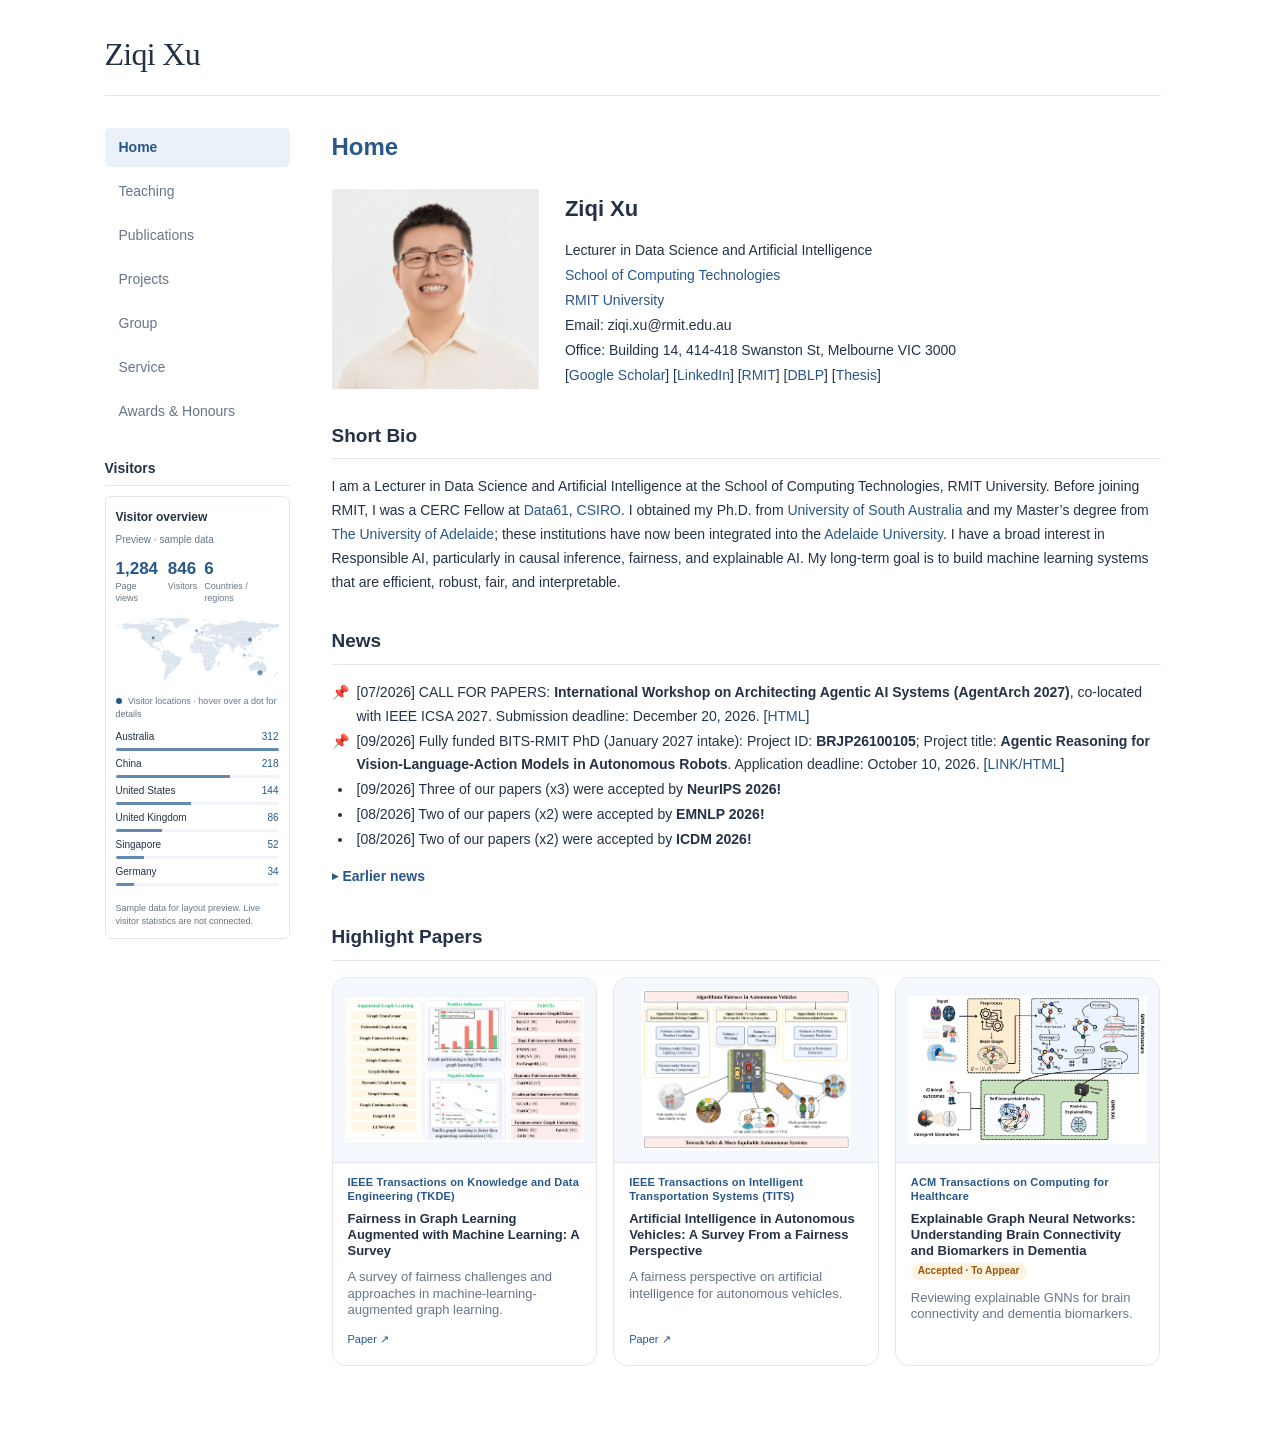
==== commit cf15e027: "Update homepage news, highlighted papers and typography" ====
--- a/index.html
+++ b/index.html
@@ -4,8 +4,9 @@
     <link rel="icon" type="image/png" href="icons/RMIT.png">
     <meta charset="utf-8">
     <meta name="viewport" content="width=device-width, initial-scale=1">
-    <link rel="stylesheet" href="style.css?v=20261005-2">
-    <link rel="stylesheet" href="home.css?v=20261005-2">
+    <link rel="stylesheet" href="style.css?v=20261007-3">
+    <link rel="stylesheet" href="home.css?v=20261007-15">
+    <script src="js/news.js?v=20261007-2" defer></script>
     <title>Ziqi Xu — Home</title>
 </head>
 <body>
@@ -19,6 +20,40 @@
     <div class="menu-item"><a href="groups.html">Group</a></div>
     <div class="menu-item"><a href="service.html">Service</a></div>
     <div class="menu-item"><a href="award.html">Awards & Honours</a></div>
+<section aria-labelledby="visitors-heading" class="visitor-section">
+<h2 id="visitors-heading">Visitors</h2>
+<div class="visitor-card">
+    <div class="visitor-card-header"><span>Visitor overview</span><span class="visitor-preview">Preview · sample data</span></div>
+    <div class="visitor-metrics">
+        <div><strong>1,284</strong><span>Page views</span></div>
+        <div><strong>846</strong><span>Visitors</span></div>
+        <div><strong>6</strong><span>Countries / regions</span></div>
+    </div>
+    <div class="visitor-chart-layout">
+        <div class="visitor-map" role="img" aria-label="Sample visitor locations: Australia 312, China 218, United States 144, United Kingdom 86, Singapore 52, Germany 34.">
+            <img src="icons/world-map.svg" alt="" width="720" height="310">
+            <svg viewBox="0 0 720 310" class="visitor-points" aria-hidden="true">
+                <circle cx="636" cy="246" r="12"><title>Australia · 312 visitors</title></circle>
+                <circle cx="592" cy="100" r="10"><title>China · 218 visitors</title></circle>
+                <circle cx="164" cy="92" r="8"><title>United States · 144 visitors</title></circle>
+                <circle cx="356" cy="60" r="6"><title>United Kingdom · 86 visitors</title></circle>
+                <circle cx="568" cy="168" r="5"><title>Singapore · 52 visitors</title></circle>
+                <circle cx="380" cy="68" r="4"><title>Germany · 34 visitors</title></circle>
+            </svg>
+            <p class="visitor-map-note"><span class="visitor-map-dot"></span> Visitor locations · hover over a dot for details</p>
+        </div>
+        <ul class="visitor-countries" aria-label="Sample visitor counts by country">
+            <li><span>Australia</span><b>312</b><i style="--share:100%"></i></li>
+            <li><span>China</span><b>218</b><i style="--share:70%"></i></li>
+            <li><span>United States</span><b>144</b><i style="--share:46%"></i></li>
+            <li><span>United Kingdom</span><b>86</b><i style="--share:28%"></i></li>
+            <li><span>Singapore</span><b>52</b><i style="--share:17%"></i></li>
+            <li><span>Germany</span><b>34</b><i style="--share:11%"></i></li>
+        </ul>
+    </div>
+    <p class="visitor-disclaimer">Sample data for layout preview. Live visitor statistics are not connected.</p>
+</div>
+</section>
 </nav>
 <main id="layout-content">
 <h1>Home</h1>
@@ -55,15 +90,61 @@
 
 <section aria-labelledby="news-heading">
 <h2 id="news-heading">News</h2>
-<div class="news-panel" role="region" aria-labelledby="news-heading" tabindex="0">
-    <ul class="news-list">
-        <li>[09/2026] Fully funded BITS-RMIT PhD (January 2027 intake): Project ID: <strong>BRJP26100105</strong>; Project title: <strong>Agentic Reasoning for Vision-Language-Action Models in Autonomous Robots</strong>. Application deadline: October 10, 2026. [<a href="https://bitspilaniedu.com/rmit/bitsrmitphdwebsite/default.aspx">LINK/HTML</a>]</li>
+<div class="news-panel" role="region" aria-labelledby="news-heading">
+    <ul class="news-list" id="news-list">
+        <li class="news-highlight">[07/2026] CALL FOR PAPERS: <strong>International Workshop on Architecting Agentic AI Systems (AgentArch 2027)</strong>, co-located with IEEE ICSA 2027. Submission deadline: December 20, 2026. [<a href="https://agentarch.org/">HTML</a>]</li>
+        <li class="news-highlight">[09/2026] Fully funded BITS-RMIT PhD (January 2027 intake): Project ID: <strong>BRJP26100105</strong>; Project title: <strong>Agentic Reasoning for Vision-Language-Action Models in Autonomous Robots</strong>. Application deadline: October 10, 2026. [<a href="https://bitspilaniedu.com/rmit/bitsrmitphdwebsite/default.aspx">LINK/HTML</a>]</li>
         <li>[09/2026] Three of our papers (x3) were accepted by <strong>NeurIPS 2026!</strong></li>
         <li>[08/2026] Two of our papers (x2) were accepted by <strong>EMNLP 2026!</strong></li>
         <li>[08/2026] Two of our papers (x2) were accepted by <strong>ICDM 2026!</strong></li>
         <li>[08/2026] Three of our papers (x3) were accepted by <strong>CIKM 2026!</strong></li>
-        <li>[07/2026] CALL FOR PAPERS: <strong>International Workshop on Architecting Agentic AI Systems (AgentArch 2027)</strong>, co-located with IEEE ICSA 2027. Submission deadline: December 20, 2026. [<a href="https://agentarch.org/">HTML</a>]</li>
     </ul>
+    <button class="news-toggle" type="button" aria-expanded="false" aria-controls="news-list" aria-label="Show more news" title="Show more news">
+        <span class="news-toggle-arrow" aria-hidden="true">▸</span><span class="news-toggle-label">Earlier news</span>
+    </button>
+</div>
+</section>
+
+
+
+<section aria-labelledby="highlight-papers-heading" class="highlight-papers">
+<h2 id="highlight-papers-heading">Highlight Papers</h2>
+<div class="highlight-grid">
+    <article class="highlight-card">
+        <div class="highlight-image"><img src="icons/highlights/graph-survey.png" alt="Overview of fairness in augmented graph learning"></div>
+        <div class="highlight-card-body">
+            <div class="highlight-venue">IEEE Transactions on Knowledge and Data Engineering (TKDE)</div>
+            <h3><a href="https://doi.org/10.1109/TKDE.2026.3719932">Fairness in Graph Learning Augmented with Machine Learning: A Survey</a></h3>
+            <p>A survey of fairness challenges and approaches in machine-learning-augmented graph learning.</p>
+            <a class="highlight-paper-link" href="https://doi.org/10.1109/TKDE.2026.3719932">Paper ↗</a>
+        </div>
+    </article>
+    <article class="highlight-card">
+        <div class="highlight-image"><img src="icons/highlights/av-survey.png" alt="Overview of algorithmic fairness in autonomous vehicles"></div>
+        <div class="highlight-card-body">
+            <div class="highlight-venue">IEEE Transactions on Intelligent Transportation Systems (TITS)</div>
+            <h3><a href="https://doi.org/10.1109/TITS.2026.3724834">Artificial Intelligence in Autonomous Vehicles: A Survey From a Fairness Perspective</a></h3>
+            <p>A fairness perspective on artificial intelligence for autonomous vehicles.</p>
+            <a class="highlight-paper-link" href="https://doi.org/10.1109/TITS.2026.3724834">Paper ↗</a>
+        </div>
+    </article>
+    <article class="highlight-card" hidden>
+        <div class="highlight-image"><img src="icons/highlights/anomaly-survey.svg" alt="Concept illustration: Data, Foundation, Anomalies"></div>
+        <div class="highlight-card-body">
+            <div class="highlight-venue">AI Magazine · December 2025</div>
+            <h3><a href="https://doi.org/10.1002/aaai.70045">Foundation Models for Anomaly Detection: Vision and Challenges</a></h3>
+            <p>Exploring the potential and challenges of foundation models for anomaly detection.</p>
+            <a class="highlight-paper-link" href="https://doi.org/10.1002/aaai.70045">Paper ↗</a>
+        </div>
+    </article>
+    <article class="highlight-card">
+        <div class="highlight-image"><img src="icons/highlights/dementia-xgnn.png" alt="Explainable graph neural network workflow for brain connectivity, clinical outcomes and dementia biomarkers"></div>
+        <div class="highlight-card-body">
+            <div class="highlight-venue"><a href="https://dl.acm.org/journal/health">ACM Transactions on Computing for Healthcare</a></div>
+            <h3>Explainable Graph Neural Networks: Understanding Brain Connectivity and Biomarkers in Dementia <span class="highlight-status">Accepted · To Appear</span></h3>
+            <p>Reviewing explainable GNNs for brain connectivity and dementia biomarkers.</p>
+        </div>
+    </article>
 </div>
 </section>
 
--- a/style.css
+++ b/style.css
@@ -13,7 +13,7 @@
     background: #fff;
     color: var(--ink);
     font-family: -apple-system, BlinkMacSystemFont, "Segoe UI", Arial, sans-serif;
-    font-size: 16px;
+    font-size: 14px;
     line-height: 1.7;
     -webkit-font-smoothing: antialiased;
 }
--- a/home.css
+++ b/home.css
@@ -1,13 +1,75 @@
-.news-panel {
-    height: 180px;
-    overflow-y: auto;
-    overscroll-behavior-y: contain;
-    scrollbar-gutter: stable;
-    padding-right: 12px;
-}
-.news-panel:focus-visible {
-    outline: 2px solid var(--accent);
-    outline-offset: 4px;
-}
 .news-list { font-size: 14px; }
 .news-list li { margin-bottom: 1px; }
+.news-list .news-highlight::marker { content: "📌 "; }
+.news-panel:not(.expanded) .news-list > li:nth-child(n + 6) { display: none; }
+.news-toggle { display: inline-flex; align-items: center; gap: 5px; margin: 10px 0 0; padding: 2px 0; color: var(--accent); background: transparent; border: 0; font: inherit; font-size: 14px; font-weight: 600; cursor: pointer; }
+.news-toggle:hover .news-toggle-label { text-decoration: underline; text-underline-offset: 3px; }
+.news-toggle:focus-visible { outline: 2px solid var(--accent); outline-offset: 3px; }
+.news-toggle-arrow { font-size: 12px; }
+.news-toggle[aria-expanded="true"] .news-toggle-arrow { transform: rotate(90deg); }
+.news-toggle[hidden] { display: none; }
+
+.highlight-grid { display: grid; grid-template-columns: repeat(3, minmax(0, 1fr)); gap: 16px; }
+.highlight-card { min-width: 0; border: 1px solid var(--line); border-radius: 14px; overflow: hidden; display: flex; flex-direction: column; }
+.highlight-card[hidden] { display: none; }
+.highlight-image { position: relative; background: #f4f7fb; padding: 12px; border-bottom: 1px solid var(--line); display: flex; align-items: center; justify-content: center; }
+.highlight-image img { width: 100%; height: 160px; display: block; object-fit: contain; }
+.highlight-image > span { position: absolute; bottom: 3px; right: 9px; font-size: 9px; color: var(--muted); }
+.highlight-card-body { padding: 13px 15px 16px; display: flex; flex-direction: column; flex: 1; }
+.highlight-venue { color: var(--accent); font-size: 11px; font-weight: 600; letter-spacing: .2px; line-height: 1.25; }
+.highlight-status { display: inline-block; margin-top: 4px; padding: 2px 7px; border-radius: 10px; background: #fff3e2; color: #9a570d; font-size: 10px; font-weight: 600; line-height: 1.25; }
+.highlight-card h3 { margin: 7px 0 10px; font-size: 13px; line-height: 1.25; }
+.highlight-card h3 a { color: var(--ink); }
+.highlight-card p { margin: 0 0 12px; color: var(--muted); font-size: 13px; line-height: 1.25; }
+.highlight-paper-link { margin-top: auto; align-self: flex-start; font-size: 11px; }
+@media (min-width: 641px) and (max-width: 1000px) {
+    .highlight-grid { grid-template-columns: repeat(2, minmax(0, 1fr)); }
+}
+@media (max-width: 640px) {
+    .highlight-grid { grid-template-columns: minmax(0, 1fr); }
+    .highlight-card { grid-template-columns: minmax(0, 1fr); }
+    .highlight-image { border-right: 0; border-bottom: 1px solid var(--line); }
+}
+
+.visitor-card { border: 1px solid var(--line); border-radius: 6px; padding: 18px 20px 14px; }
+.visitor-card-header { display: flex; align-items: center; justify-content: space-between; gap: 10px; font-size: 14px; font-weight: 600; }
+.visitor-preview { color: var(--muted); font-size: 11px; font-weight: 400; background: var(--soft); border-radius: 4px; padding: 2px 7px; }
+.visitor-metrics { display: flex; gap: 36px; margin: 15px 0 18px; }
+.visitor-metrics > div { display: flex; flex-direction: column; }
+.visitor-metrics strong { color: var(--accent); font-size: 24px; line-height: 1.3; }
+.visitor-metrics span { color: var(--muted); font-size: 12px; }
+.visitor-chart-layout { display: grid; grid-template-columns: minmax(0, 1fr) 150px; align-items: center; gap: 24px; }
+.visitor-map { position: relative; min-width: 0; }
+.visitor-map > img { display: block; width: 100%; height: auto; }
+.visitor-points { position: absolute; top: 0; left: 0; width: 100%; height: auto; }
+.visitor-points circle { fill: var(--accent); fill-opacity: .7; stroke: white; stroke-width: 2; cursor: help; }
+.visitor-points circle:hover { fill-opacity: 1; stroke-width: 3; }
+.visitor-map-note { margin: 8px 0 0; color: var(--muted); font-size: 11px; }
+.visitor-map-dot { display: inline-block; width: 6px; height: 6px; border-radius: 50%; background: var(--accent); margin-right: 4px; }
+.visitor-countries { list-style: none; padding: 0; margin: 0; }
+.visitor-countries li { display: grid; grid-template-columns: 1fr auto; gap: 4px 8px; padding: 0; margin: 0 0 8px; font-size: 12px; line-height: 1.4; }
+.visitor-countries b { font-weight: 500; color: var(--accent); }
+.visitor-countries i { grid-column: 1 / -1; height: 3px; background: linear-gradient(to right, #6289b0 var(--share), var(--soft) var(--share)); border-radius: 2px; }
+.visitor-disclaimer { margin: 14px 0 0; font-size: 11px; color: var(--muted); }
+.visitor-section { margin-top: 28px; }
+.visitor-section h2 { margin: 0 0 10px; padding-bottom: 7px; font-size: 14px; }
+.visitor-section .visitor-card { padding: 10px; }
+.visitor-section .visitor-card-header { flex-direction: column; align-items: flex-start; gap: 3px; font-size: 12px; }
+.visitor-section .visitor-preview { font-size: 10px; padding: 0; background: transparent; }
+.visitor-section .visitor-metrics { gap: 7px; justify-content: space-between; margin: 10px 0 12px; }
+.visitor-section .visitor-metrics strong { font-size: 17px; }
+.visitor-section .visitor-metrics span { font-size: 9px; line-height: 1.4; }
+.visitor-section .visitor-chart-layout { grid-template-columns: minmax(0, 1fr); gap: 10px; }
+.visitor-section .visitor-countries { display: block; }
+.visitor-section .visitor-countries li { font-size: 10px; margin-bottom: 6px; }
+.visitor-section .visitor-map-note { font-size: 9px; line-height: 1.4; }
+.visitor-section .visitor-disclaimer { font-size: 9px; line-height: 1.4; margin-top: 10px; }
+@media (max-width: 640px) {
+    #layout-menu .visitor-section { flex-basis: 100%; max-width: 280px; margin-top: 16px; }
+    .visitor-card { padding: 14px; }
+    .visitor-card-header { flex-wrap: wrap; }
+    .visitor-metrics { gap: 20px; }
+    .visitor-metrics strong { font-size: 21px; }
+    .visitor-chart-layout { grid-template-columns: minmax(0, 1fr); gap: 14px; }
+    .visitor-countries { display: grid; grid-template-columns: 1fr 1fr; gap: 0 20px; }
+}
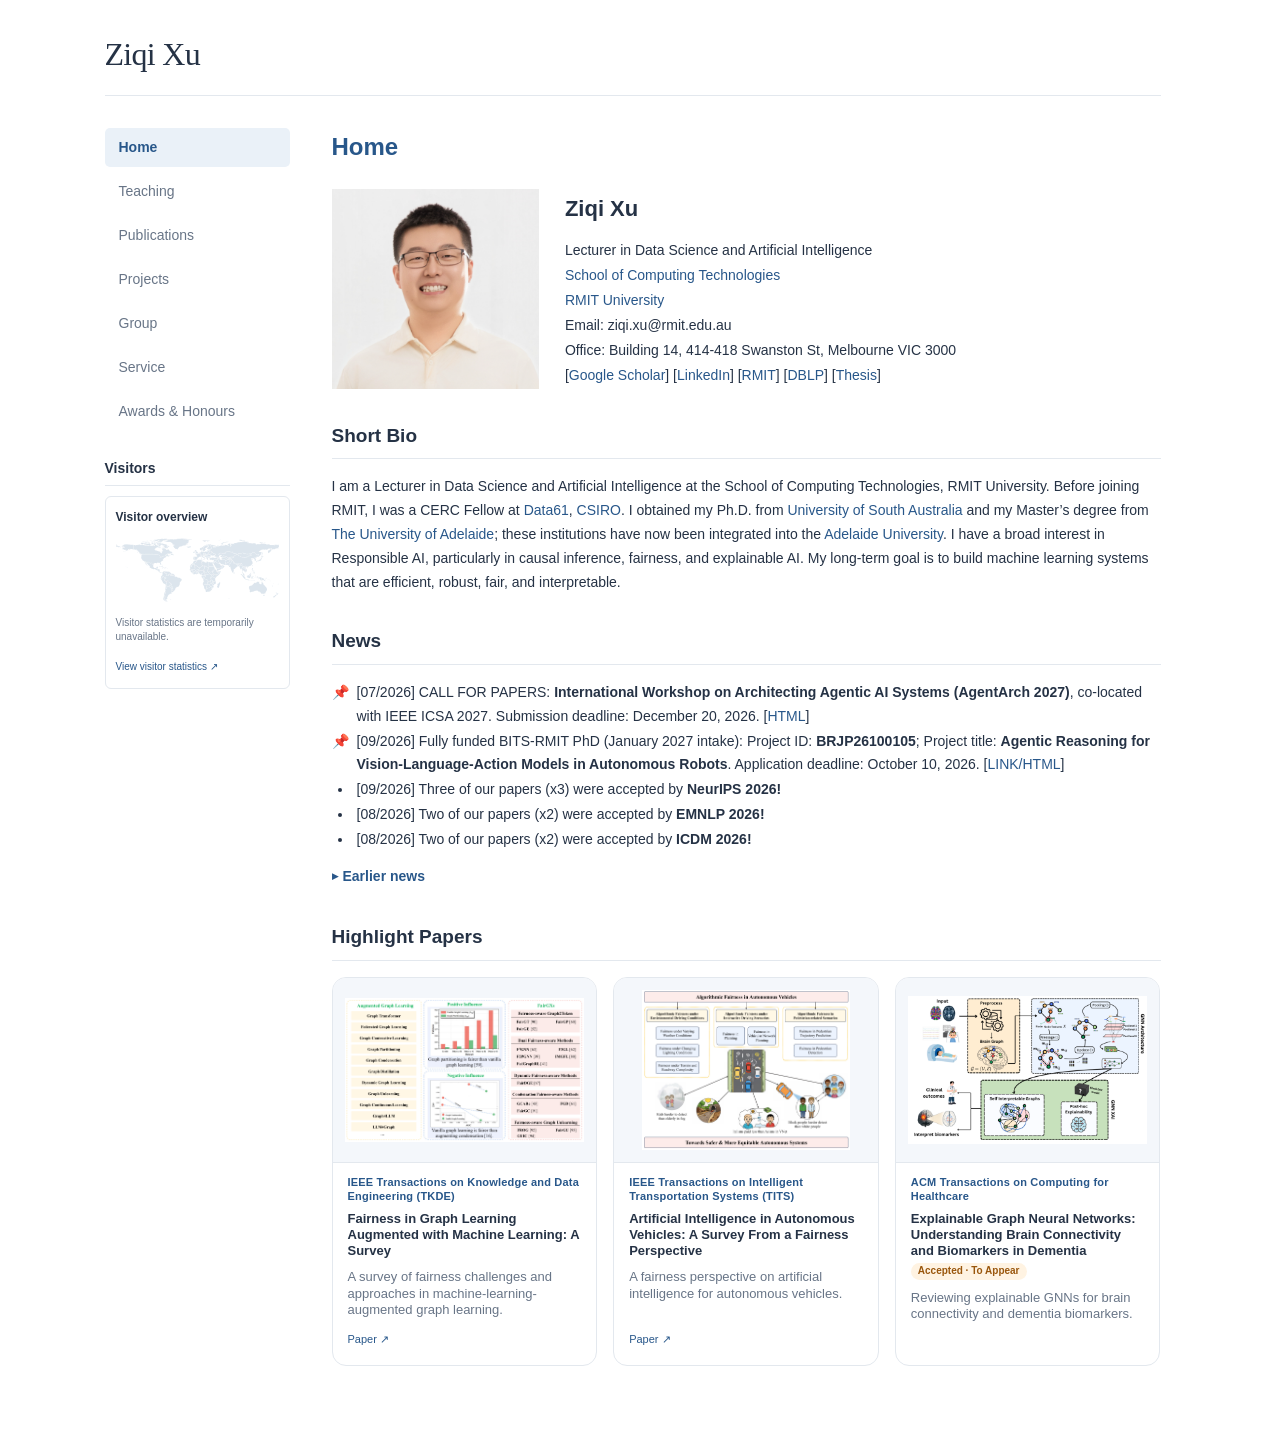
==== commit dcfb2765: "Connect live visitor map with matching homepage styling" ====
--- a/index.html
+++ b/index.html
@@ -5,8 +5,9 @@
     <meta charset="utf-8">
     <meta name="viewport" content="width=device-width, initial-scale=1">
     <link rel="stylesheet" href="style.css?v=20261007-3">
-    <link rel="stylesheet" href="home.css?v=20261007-15">
+    <link rel="stylesheet" href="home.css?v=20261008-1">
     <script src="js/news.js?v=20261007-2" defer></script>
+    <script src="js/visitor-widget.js" defer></script>
     <title>Ziqi Xu — Home</title>
 </head>
 <body>
@@ -22,36 +23,15 @@
     <div class="menu-item"><a href="award.html">Awards & Honours</a></div>
 <section aria-labelledby="visitors-heading" class="visitor-section">
 <h2 id="visitors-heading">Visitors</h2>
-<div class="visitor-card">
-    <div class="visitor-card-header"><span>Visitor overview</span><span class="visitor-preview">Preview · sample data</span></div>
-    <div class="visitor-metrics">
-        <div><strong>1,284</strong><span>Page views</span></div>
-        <div><strong>846</strong><span>Visitors</span></div>
-        <div><strong>6</strong><span>Countries / regions</span></div>
+<div class="visitor-card visitor-live-card">
+    <div class="visitor-card-header">Visitor overview</div>
+    <div class="visitor-widget-host" id="visitor-widget-host">
+        <div class="visitor-widget-fallback">
+            <img src="icons/world-map.svg" alt="World map" width="720" height="310">
+            <p id="visitor-widget-message">Loading visitor statistics…</p>
+        </div>
     </div>
-    <div class="visitor-chart-layout">
-        <div class="visitor-map" role="img" aria-label="Sample visitor locations: Australia 312, China 218, United States 144, United Kingdom 86, Singapore 52, Germany 34.">
-            <img src="icons/world-map.svg" alt="" width="720" height="310">
-            <svg viewBox="0 0 720 310" class="visitor-points" aria-hidden="true">
-                <circle cx="636" cy="246" r="12"><title>Australia · 312 visitors</title></circle>
-                <circle cx="592" cy="100" r="10"><title>China · 218 visitors</title></circle>
-                <circle cx="164" cy="92" r="8"><title>United States · 144 visitors</title></circle>
-                <circle cx="356" cy="60" r="6"><title>United Kingdom · 86 visitors</title></circle>
-                <circle cx="568" cy="168" r="5"><title>Singapore · 52 visitors</title></circle>
-                <circle cx="380" cy="68" r="4"><title>Germany · 34 visitors</title></circle>
-            </svg>
-            <p class="visitor-map-note"><span class="visitor-map-dot"></span> Visitor locations · hover over a dot for details</p>
-        </div>
-        <ul class="visitor-countries" aria-label="Sample visitor counts by country">
-            <li><span>Australia</span><b>312</b><i style="--share:100%"></i></li>
-            <li><span>China</span><b>218</b><i style="--share:70%"></i></li>
-            <li><span>United States</span><b>144</b><i style="--share:46%"></i></li>
-            <li><span>United Kingdom</span><b>86</b><i style="--share:28%"></i></li>
-            <li><span>Singapore</span><b>52</b><i style="--share:17%"></i></li>
-            <li><span>Germany</span><b>34</b><i style="--share:11%"></i></li>
-        </ul>
-    </div>
-    <p class="visitor-disclaimer">Sample data for layout preview. Live visitor statistics are not connected.</p>
+    <a class="visitor-stats-link" href="https://mapmyvisitors.com/web/1c8qi" target="_blank" rel="noopener noreferrer">View visitor statistics ↗</a>
 </div>
 </section>
 </nav>
--- a/home.css
+++ b/home.css
@@ -64,6 +64,18 @@
 .visitor-section .visitor-countries li { font-size: 10px; margin-bottom: 6px; }
 .visitor-section .visitor-map-note { font-size: 9px; line-height: 1.4; }
 .visitor-section .visitor-disclaimer { font-size: 9px; line-height: 1.4; margin-top: 10px; }
+.visitor-live-card .visitor-card-header { margin-bottom: 10px; }
+.visitor-widget-host { min-width: 0; }
+.visitor-widget-fallback img { display: block; width: 100%; height: auto; }
+.visitor-widget-fallback p { font-size: 10px; line-height: 1.4; color: var(--muted); margin: 8px 0; }
+.visitor-widget-host:has(#mapmyvisitors-widget) .visitor-widget-fallback { display: none; }
+#layout-menu .visitor-stats-link { display: inline-block; margin-top: 8px; padding: 0; border-radius: 0; font-size: 10px; line-height: 1.4; color: var(--accent); }
+#layout-menu .visitor-stats-link:hover { background: transparent; text-decoration: underline; }
+#layout-menu #mapmyvisitors-widget { padding: 0; max-width: 100%; min-height: 0; font-family: inherit; border-radius: 0; }
+#visitor-widget-host .mapmyvisitors-map-container { background-color: white !important; }
+#visitor-widget-host .mapmyvisitors-visitors { font-family: inherit !important; color: var(--accent) !important; font-size: 13px !important; font-weight: 600; text-align: left !important; }
+#visitor-widget-host .mapmyvisitors-date { font-family: inherit !important; color: var(--muted) !important; font-size: 9px !important; text-align: left !important; margin: 3px 0 8px; }
+#visitor-widget-host .jvectormap-marker { fill: #6289b0 !important; stroke: white !important; }
 @media (max-width: 640px) {
     #layout-menu .visitor-section { flex-basis: 100%; max-width: 280px; margin-top: 16px; }
     .visitor-card { padding: 14px; }
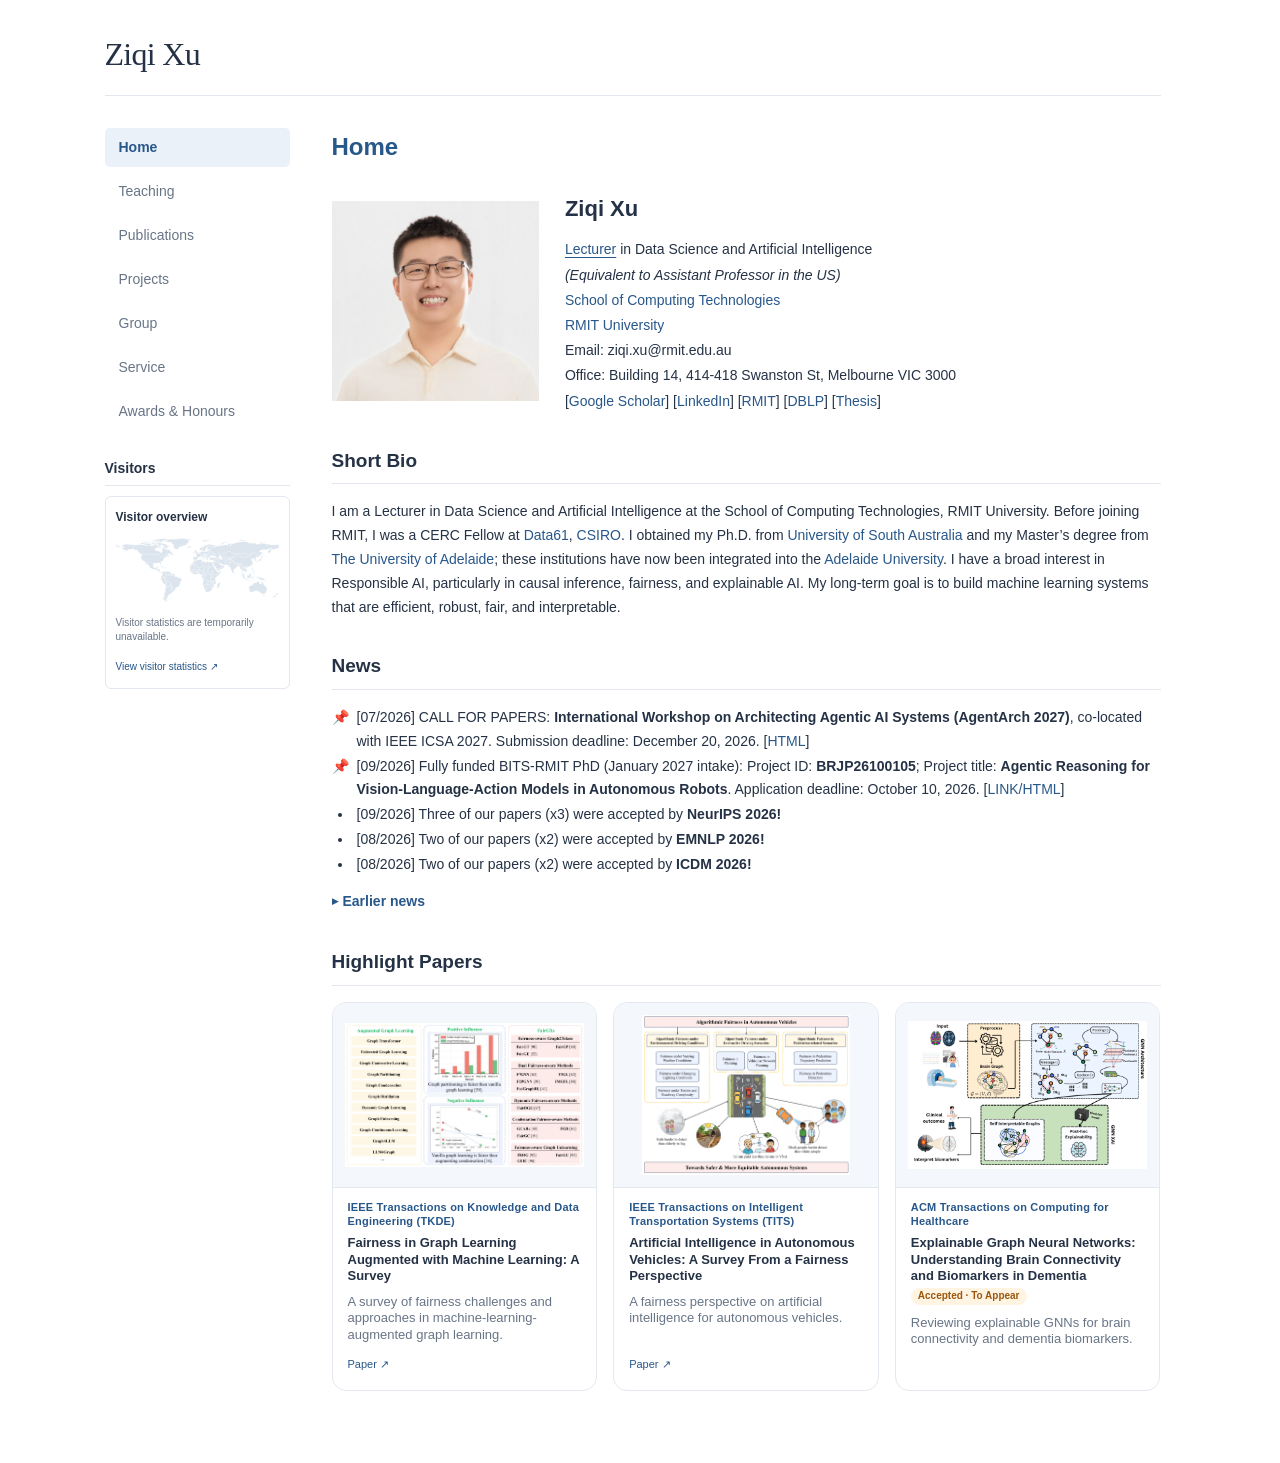
==== commit 229eff02: "Add conference venue tags and clarify lecturer rank on homepage" ====
--- a/index.html
+++ b/index.html
@@ -47,7 +47,8 @@
         <p class="profile-name">Ziqi Xu</p>
 
         <p>
-            Lecturer in Data Science and Artificial Intelligence <br>
+            <a href="https://en.wikipedia.org/wiki/Academic_ranks_(Australia_and_New_Zealand)#Teaching_and_research_positions" target="_blank" rel="noopener noreferrer" style="text-decoration: underline; text-underline-offset: 3px;">Lecturer</a> in Data Science and Artificial Intelligence <br>
+            <em>(Equivalent to Assistant Professor in the US)</em> <br>
             <a href="https://www.rmit.edu.au/about/schools-colleges/computing-technologies">School of Computing Technologies</a> <br>
             <a href="https://www.rmit.edu.au/">RMIT University</a> <br>
             Email: ziqi.xu@rmit.edu.au <br>
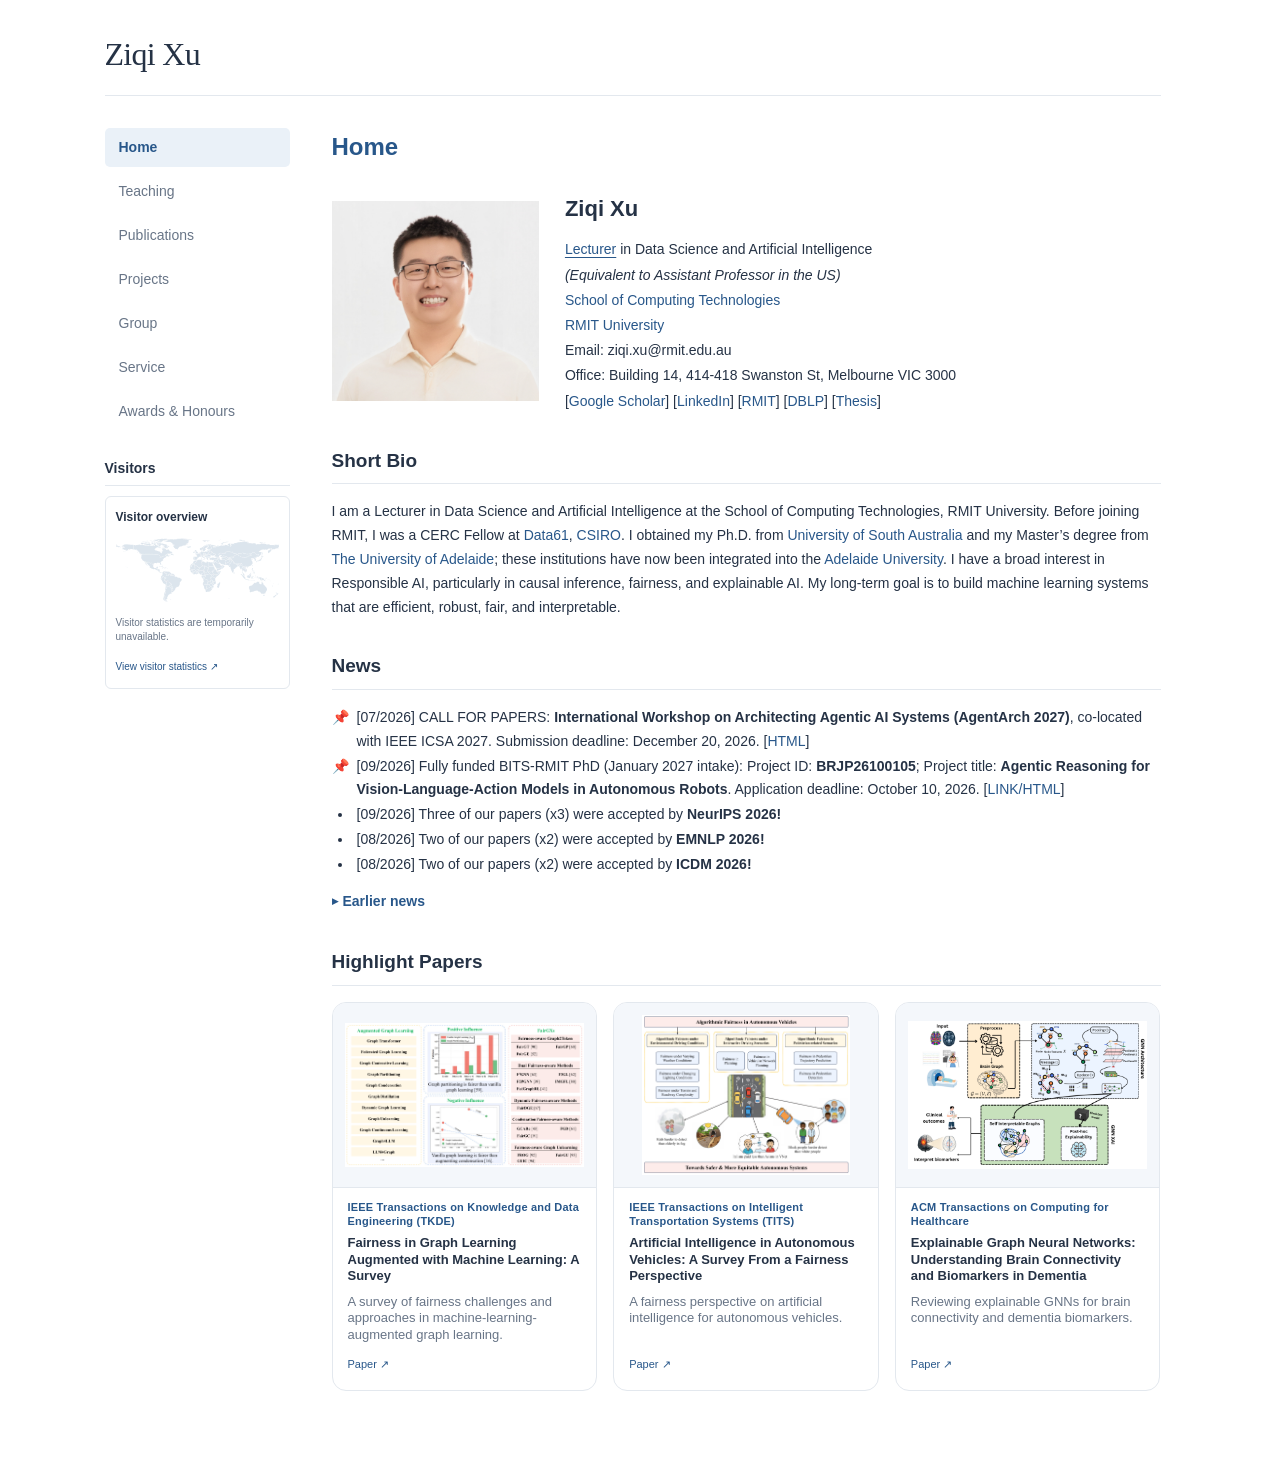
==== commit e5f94d9c: "Update journal publications, ranking summaries and highlighted paper" ====
--- a/index.html
+++ b/index.html
@@ -122,8 +122,9 @@
         <div class="highlight-image"><img src="icons/highlights/dementia-xgnn.png" alt="Explainable graph neural network workflow for brain connectivity, clinical outcomes and dementia biomarkers"></div>
         <div class="highlight-card-body">
             <div class="highlight-venue"><a href="https://dl.acm.org/journal/health">ACM Transactions on Computing for Healthcare</a></div>
-            <h3>Explainable Graph Neural Networks: Understanding Brain Connectivity and Biomarkers in Dementia <span class="highlight-status">Accepted · To Appear</span></h3>
+            <h3><a href="https://doi.org/10.1145/3859277">Explainable Graph Neural Networks: Understanding Brain Connectivity and Biomarkers in Dementia</a></h3>
             <p>Reviewing explainable GNNs for brain connectivity and dementia biomarkers.</p>
+            <a class="highlight-paper-link" href="https://doi.org/10.1145/3859277">Paper ↗</a>
         </div>
     </article>
 </div>
